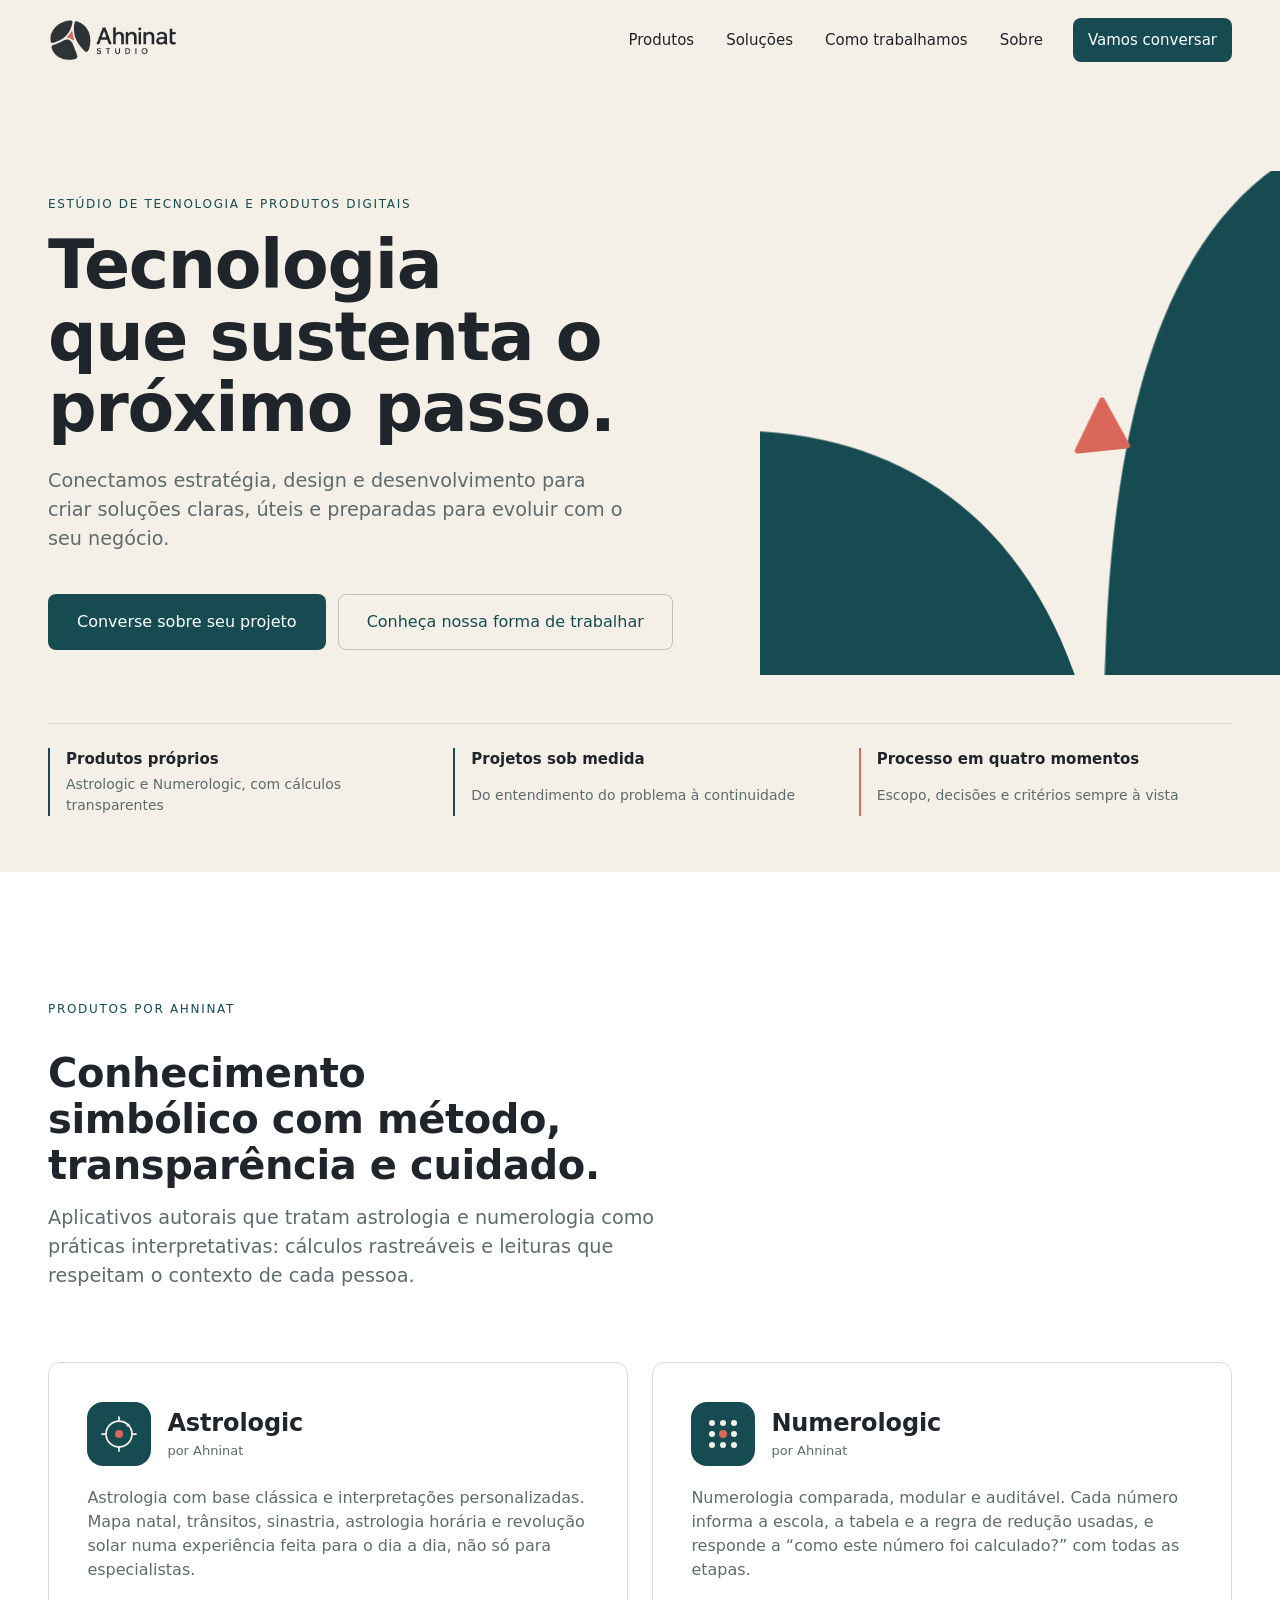
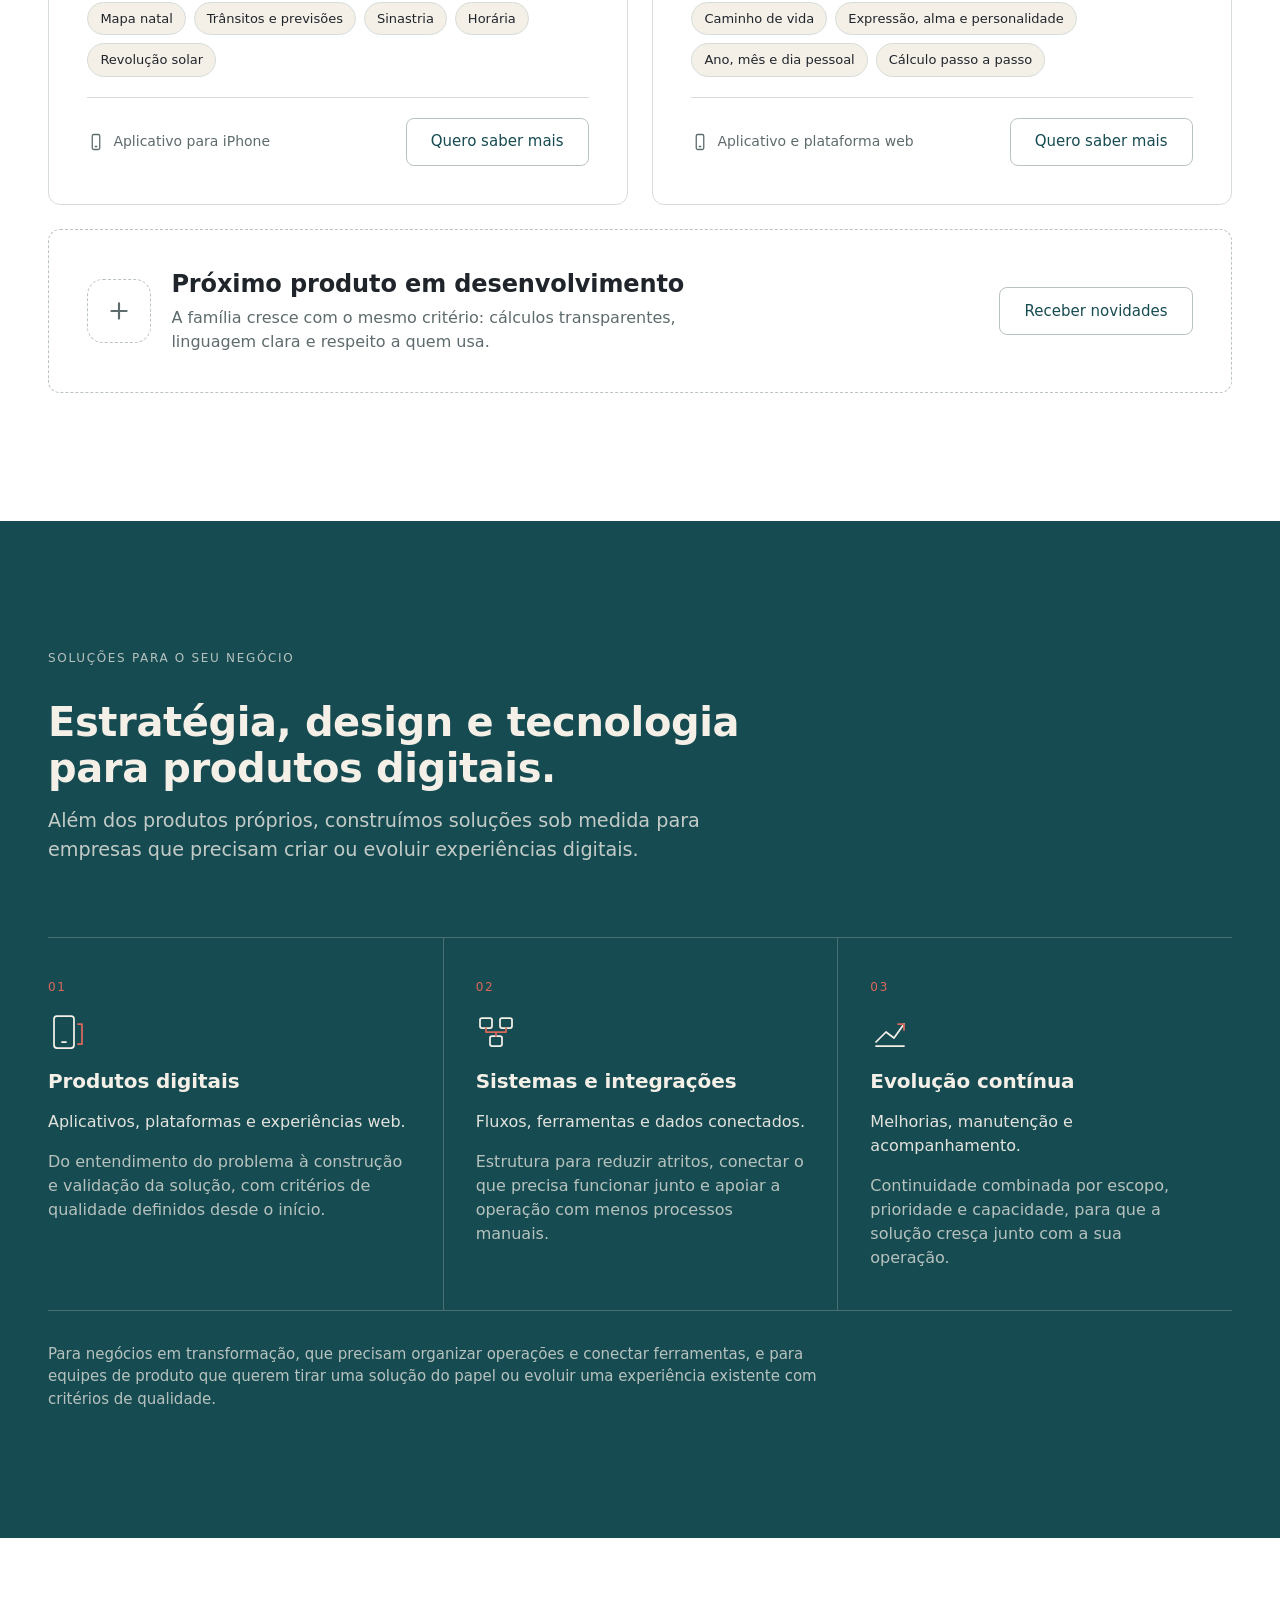
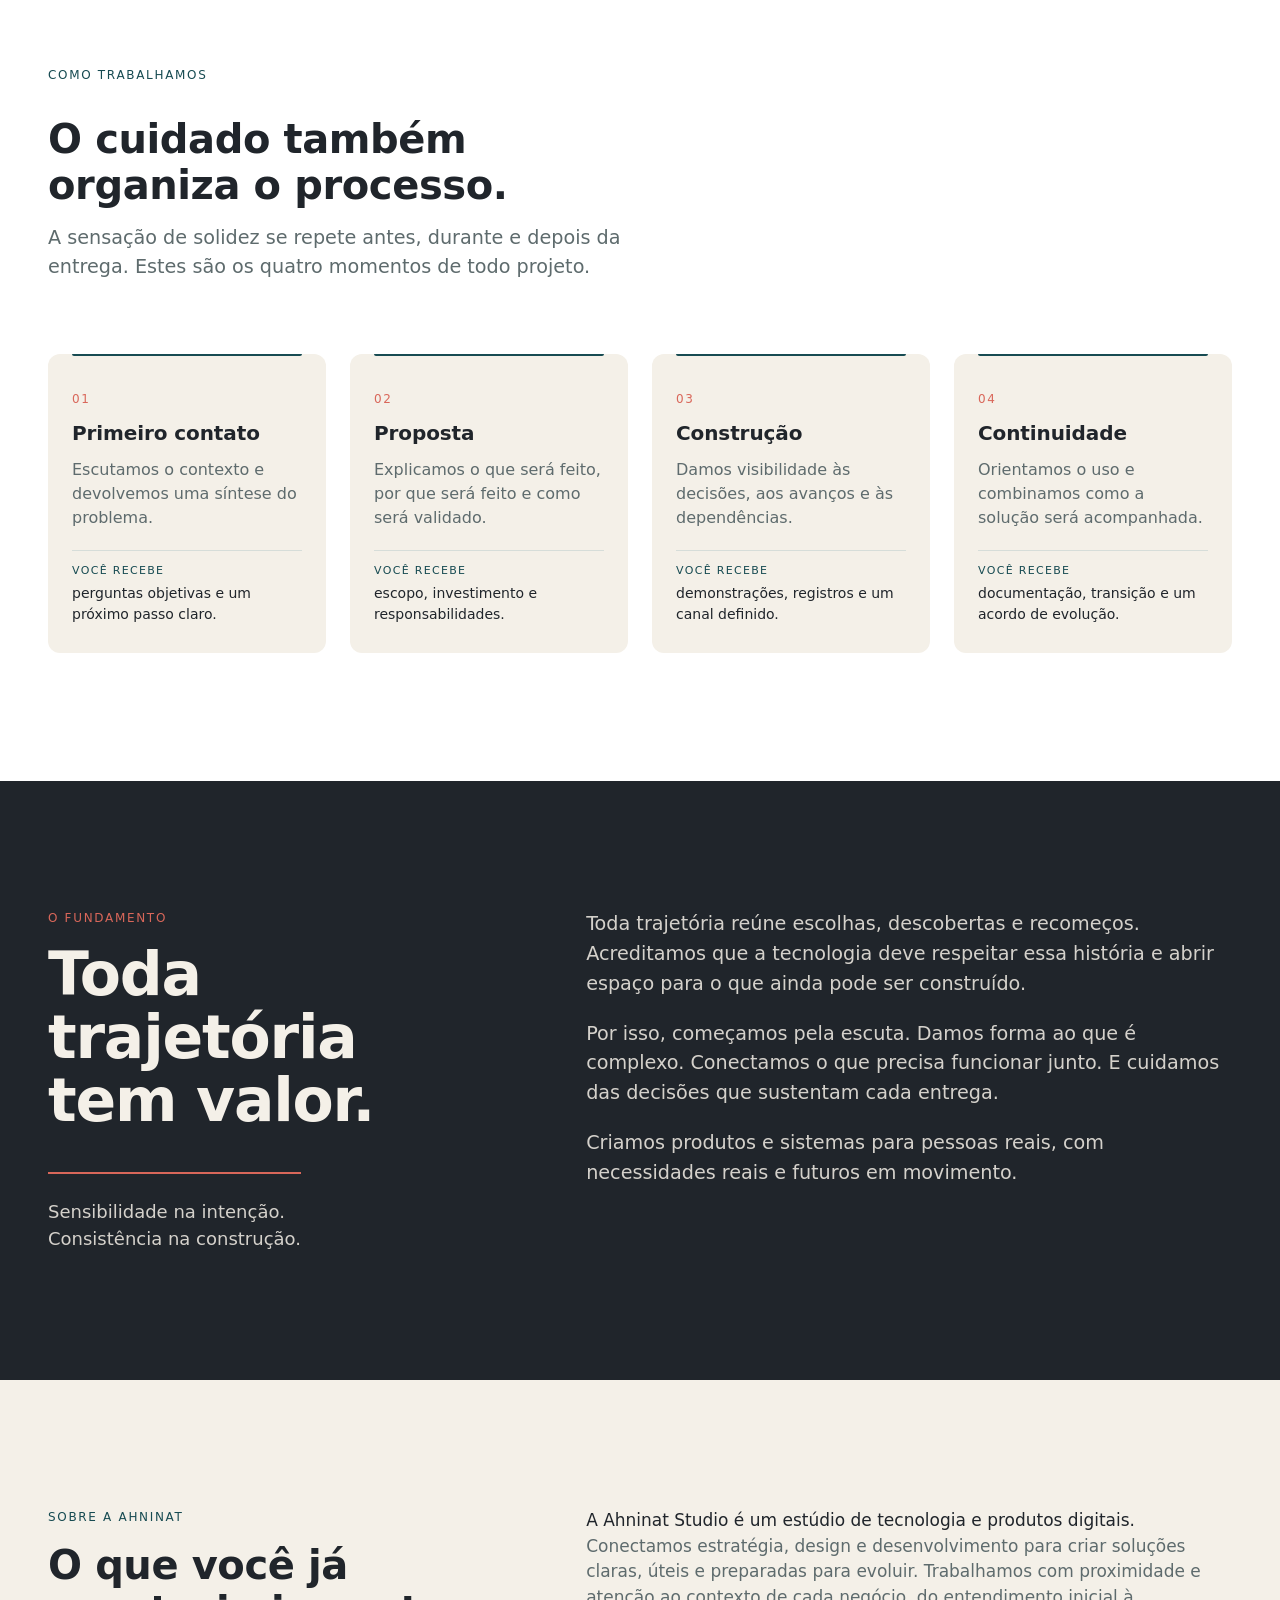
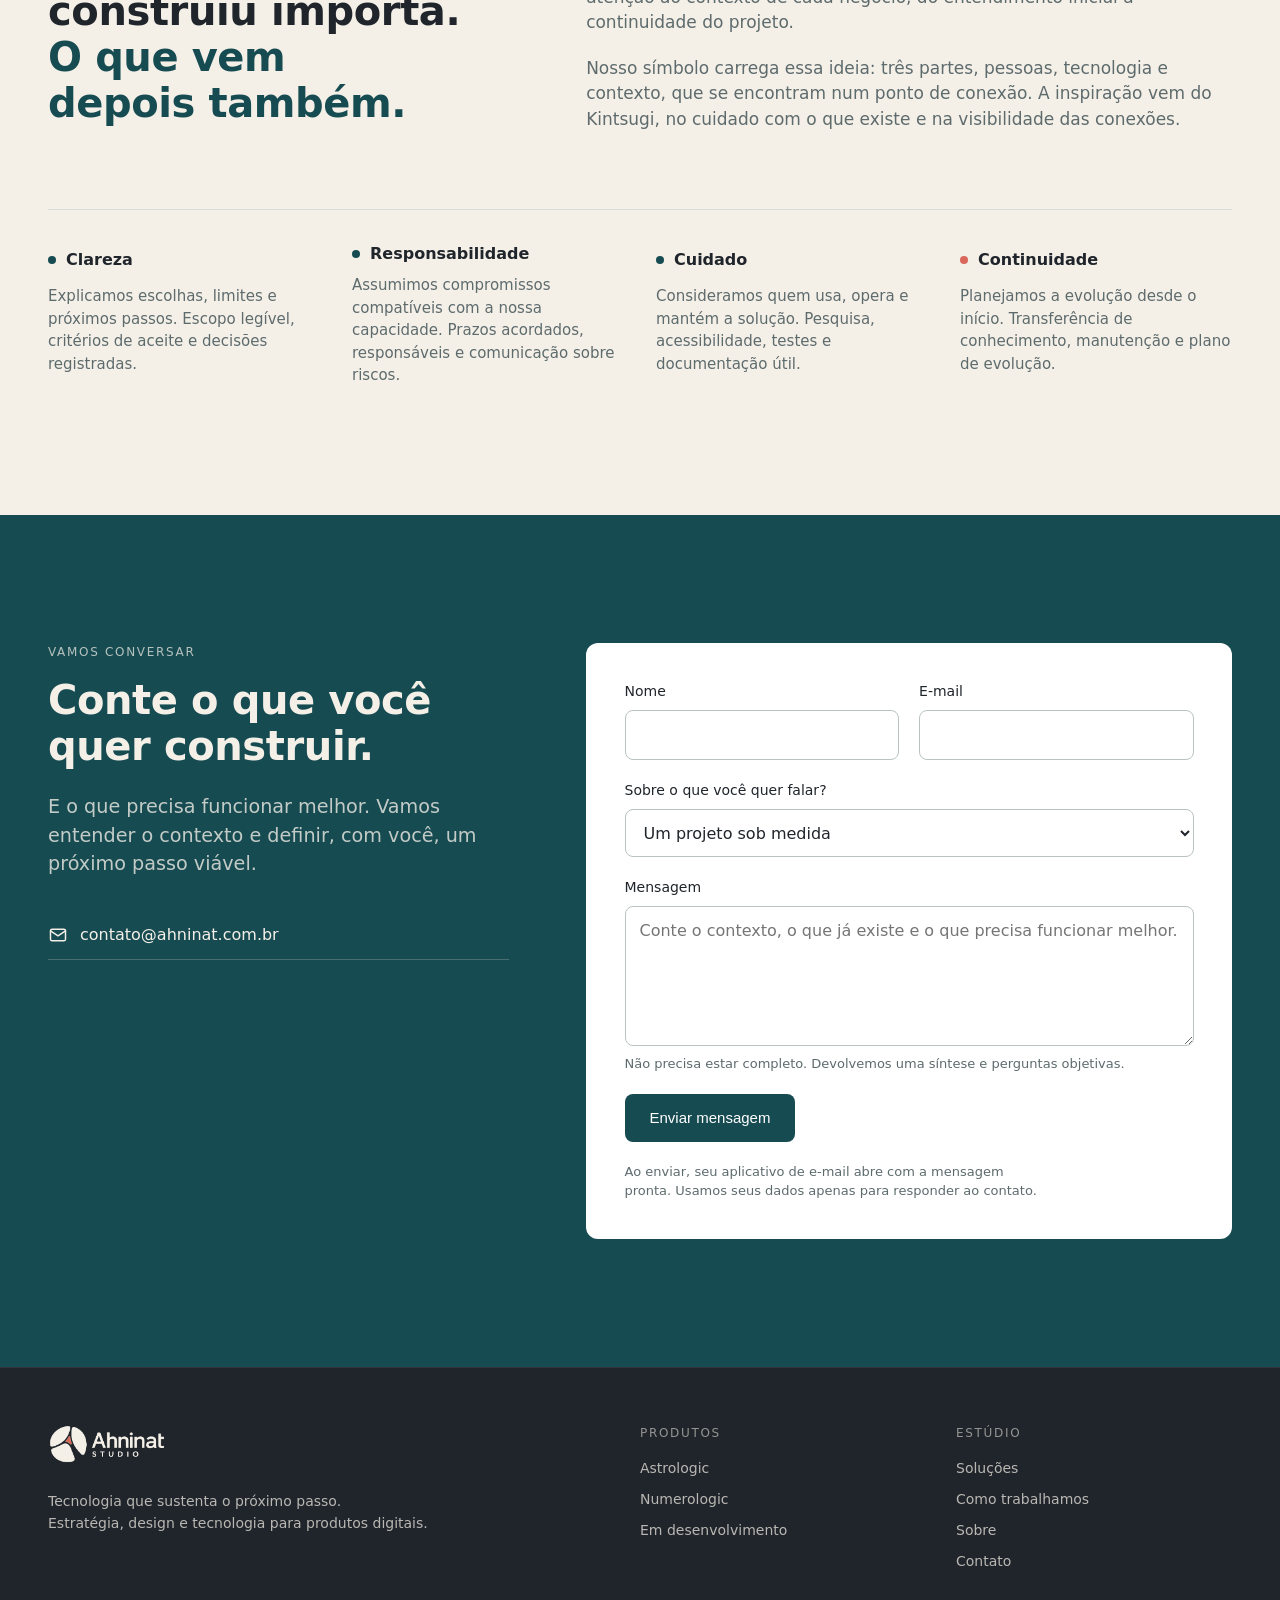
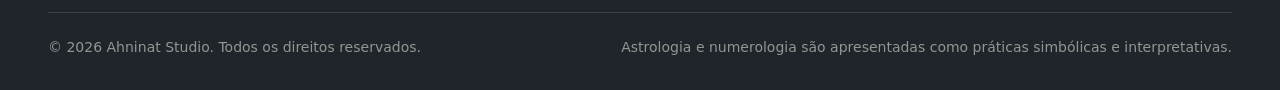
==== index.html @ 4068c8c9 "Site institucional da Ahninat Studio Página única em HTML, CSS e JavaScript, seguindo o Manual de Ma" ====
<!DOCTYPE html>
<html lang="pt-BR">
<head>
  <meta charset="utf-8">
  <meta name="viewport" content="width=device-width, initial-scale=1, viewport-fit=cover">
  <title>Ahninat Studio | Tecnologia que sustenta o próximo passo</title>
  <meta name="description" content="Ahninat Studio é um estúdio de tecnologia e produtos digitais. Estratégia, design e desenvolvimento para produtos, sistemas e integrações, com processo claro e preparado para a continuidade. Criadores do Astrologic e do Numerologic.">
  <meta name="theme-color" content="#174B52">
  <link rel="canonical" href="https://bessaq.github.io/ahninat-studio/">

  <meta property="og:type" content="website">
  <meta property="og:locale" content="pt_BR">
  <meta property="og:site_name" content="Ahninat Studio">
  <meta property="og:title" content="Ahninat Studio | Tecnologia que sustenta o próximo passo">
  <meta property="og:description" content="Estúdio de tecnologia e produtos digitais. Estratégia, design e desenvolvimento, do entendimento inicial à continuidade do projeto.">
  <meta property="og:url" content="https://bessaq.github.io/ahninat-studio/">
  <meta property="og:image" content="https://bessaq.github.io/ahninat-studio/assets/og.png">
  <meta property="og:image:width" content="1200">
  <meta property="og:image:height" content="630">
  <meta name="twitter:card" content="summary_large_image">
  <meta name="twitter:title" content="Ahninat Studio | Tecnologia que sustenta o próximo passo">
  <meta name="twitter:description" content="Estúdio de tecnologia e produtos digitais. Estratégia, design e desenvolvimento, do entendimento inicial à continuidade do projeto.">
  <meta name="twitter:image" content="https://bessaq.github.io/ahninat-studio/assets/og.png">

  <link rel="icon" type="image/svg+xml" href="assets/favicon.svg">
  <link rel="apple-touch-icon" href="assets/apple-touch-icon.png">
  <link rel="preconnect" href="https://rsms.me/">
  <link rel="stylesheet" href="https://rsms.me/inter/inter.css">
  <link rel="stylesheet" href="styles.css">

  <script type="application/ld+json">
  {
    "@context": "https://schema.org",
    "@type": "Organization",
    "name": "Ahninat Studio",
    "alternateName": "Ahninat",
    "url": "https://bessaq.github.io/ahninat-studio/",
    "logo": "https://bessaq.github.io/ahninat-studio/assets/icone-512.png",
    "slogan": "Tecnologia que sustenta o próximo passo.",
    "description": "Estúdio de tecnologia e produtos digitais. Estratégia, design e desenvolvimento para produtos, sistemas e integrações.",
    "areaServed": "BR",
    "knowsAbout": ["Produtos digitais", "Aplicativos", "Sistemas e integrações", "Design de produto", "Astrologia", "Numerologia"]
  }
  </script>
</head>
<body class="js">
<a class="skip-link" href="#conteudo">Ir para o conteúdo</a>

<!-- Símbolo reutilizável: três partes em currentColor, conexão em coral -->
<svg width="0" height="0" style="position:absolute" aria-hidden="true" focusable="false">
  <symbol id="simbolo-ahninat" viewBox="0 0 208 190">
    <path fill="currentColor" d="M 81.539 174.956 C 50.827 170.129 24.033 147.661 21.370 124.500 C 20.798 119.527 23.292 114.000 26.107 114.000 C 28.151 114.000 51.191 104.453 65.389 97.724 C 92.182 85.025 102.701 89.471 113.362 118.000 C 114.698 121.575 118.031 130.350 120.769 137.500 C 130.599 163.169 130.800 166.465 122.788 170.611 C 114.519 174.889 94.517 176.996 81.539 174.956 Z"/>
    <path fill="currentColor" d="M 155.415 135.601 C 126.554 105.433 114.000 78.176 114.000 45.681 C 114.000 17.400 119.236 10.240 134.663 17.424 C 157.927 28.255 173.318 46.556 180.143 71.500 C 183.323 83.123 183.345 106.719 180.187 119.387 C 174.154 143.594 167.333 148.058 155.415 135.601 Z"/>
    <path fill="currentColor" d="M 19.626 102.833 C 13.698 97.670 15.375 75.020 22.832 59.511 C 35.301 33.578 65.811 13.216 95.083 11.290 C 107.818 10.452 109.788 13.187 106.532 27.188 C 97.951 64.099 73.954 89.482 36.000 101.794 C 25.048 105.347 22.685 105.497 19.626 102.833 Z"/>
    <path fill="#D9675A" d="M 106.406 91.896 C 103.259 88.419 96.353 84.885 91.289 84.160 C 84.664 83.213 84.699 81.385 91.499 73.370 C 94.602 69.713 98.516 64.284 100.196 61.307 C 105.272 52.313 108.094 54.125 109.841 67.500 C 110.416 71.900 111.993 78.872 113.347 82.994 C 115.074 88.251 115.528 91.013 114.869 92.244 C 113.565 94.682 108.748 94.484 106.406 91.896 Z"/>
  </symbol>
</svg>

<header class="topo" id="topo">
  <div class="container topo__linha">
    <a class="marca" href="#inicio">
      <img class="marca__logo" src="assets/logo-horizontal.png" width="802" height="272" alt="Ahninat Studio" decoding="async">
    </a>

    <button class="nav-toggle" type="button" aria-expanded="false" aria-controls="nav" aria-label="Abrir menu">
      <svg class="abrir" viewBox="0 0 24 24" fill="none" stroke="currentColor" stroke-width="2" stroke-linecap="round" aria-hidden="true"><path d="M4 7h16M4 12h16M4 17h16"/></svg>
      <svg class="fechar" viewBox="0 0 24 24" fill="none" stroke="currentColor" stroke-width="2" stroke-linecap="round" aria-hidden="true"><path d="M6 6l12 12M18 6L6 18"/></svg>
    </button>

    <nav class="nav" id="nav" aria-label="Principal">
      <a href="#produtos">Produtos</a>
      <a href="#solucoes">Soluções</a>
      <a href="#processo">Como trabalhamos</a>
      <a href="#sobre">Sobre</a>
      <a class="botao botao--primario" href="#contato">Vamos conversar</a>
    </nav>
  </div>
</header>

<main id="conteudo">

  <!-- HERO -->
  <section class="hero" id="inicio" aria-labelledby="titulo-hero">
    <div class="container hero__grid">
      <div class="hero__texto">
        <p class="eyebrow">Estúdio de tecnologia e produtos digitais</p>
        <h1 class="display" id="titulo-hero">Tecnologia que sustenta o próximo passo.</h1>
        <p class="lead">Conectamos estratégia, design e desenvolvimento para criar soluções claras, úteis e preparadas para evoluir com o seu negócio.</p>
        <div class="hero__acoes">
          <a class="botao botao--primario botao--grande" href="#contato">Converse sobre seu projeto</a>
          <a class="botao botao--secundario botao--grande" href="#processo">Conheça nossa forma de trabalhar</a>
        </div>
      </div>

      <!-- Sistema gráfico do manual: campos que se encontram e a conexão em coral -->
      <div class="hero__arte" aria-hidden="true">
        <svg class="campos" viewBox="0 0 640 620" preserveAspectRatio="xMaxYMax slice">
          <path class="campo campo--a" fill="#174B52" d="M-60 660 V 320 C 150 310 330 410 400 660 Z"/>
          <path class="campo campo--b" fill="#174B52" d="M700 -40 C 500 40 426 300 424 660 H 700 Z"/>
          <path class="conexao" fill="#D9675A" stroke="#D9675A" stroke-width="7" stroke-linejoin="round" d="M 391 344 L 452 338 L 421 282 Z"/>
        </svg>
      </div>
    </div>

    <div class="container">
      <ul class="faixa" aria-label="O que a Ahninat oferece">
        <li><strong>Produtos próprios</strong><span>Astrologic e Numerologic, com cálculos transparentes</span></li>
        <li><strong>Projetos sob medida</strong><span>Do entendimento do problema à continuidade</span></li>
        <li><strong>Processo em quatro momentos</strong><span>Escopo, decisões e critérios sempre à vista</span></li>
      </ul>
    </div>
  </section>

  <!-- PRODUTOS -->
  <section class="secao secao--branco" id="produtos" aria-labelledby="titulo-produtos">
    <div class="container">
      <div class="cabecalho-secao" data-revelar>
        <p class="eyebrow">Produtos por Ahninat</p>
        <h2 class="titulo-secao" id="titulo-produtos">Conhecimento simbólico com método, transparência e cuidado.</h2>
        <p class="lead">Aplicativos autorais que tratam astrologia e numerologia como práticas interpretativas: cálculos rastreáveis e leituras que respeitam o contexto de cada pessoa.</p>
      </div>

      <div class="produtos">
        <article class="produto" data-revelar>
          <div class="produto__marca">
            <div class="produto__tile">
              <svg viewBox="0 0 40 40" fill="none" stroke="#F4F0E8" stroke-width="1.75" stroke-linecap="round" stroke-linejoin="round" aria-hidden="true">
                <circle cx="20" cy="20" r="13"/><circle cx="20" cy="20" r="4" fill="#D9675A" stroke="none"/>
                <path d="M20 3v4M20 33v4M3 20h4M33 20h4"/><circle cx="29" cy="11" r="1.6" fill="#F4F0E8" stroke="none"/>
              </svg>
            </div>
            <div class="produto__nome">
              <h3 class="titulo-card">Astrologic</h3>
              <span class="produto__endosso">por Ahninat</span>
            </div>
          </div>
          <p class="produto__descricao">Astrologia com base clássica e interpretações personalizadas. Mapa natal, trânsitos, sinastria, astrologia horária e revolução solar numa experiência feita para o dia a dia, não só para especialistas.</p>
          <ul class="chips" aria-label="Recursos do Astrologic">
            <li>Mapa natal</li>
            <li>Trânsitos e previsões</li>
            <li>Sinastria</li>
            <li>Horária</li>
            <li>Revolução solar</li>
          </ul>
          <div class="produto__rodape">
            <span class="plataforma">
              <svg viewBox="0 0 24 24" fill="none" stroke="currentColor" stroke-width="1.75" stroke-linecap="round" stroke-linejoin="round" aria-hidden="true"><rect x="7" y="2" width="10" height="20" rx="2"/><path d="M11 18h2"/></svg>
              Aplicativo para iPhone
            </span>
            <a class="botao botao--secundario" href="#contato" data-produto="Astrologic">Quero saber mais</a>
          </div>
        </article>

        <article class="produto" data-revelar>
          <div class="produto__marca">
            <div class="produto__tile">
              <svg viewBox="0 0 40 40" aria-hidden="true">
                <g fill="#F4F0E8">
                  <circle cx="9" cy="9" r="3"/><circle cx="20" cy="9" r="3"/><circle cx="31" cy="9" r="3"/>
                  <circle cx="9" cy="20" r="3"/><circle cx="31" cy="20" r="3"/>
                  <circle cx="9" cy="31" r="3"/><circle cx="20" cy="31" r="3"/><circle cx="31" cy="31" r="3"/>
                </g>
                <circle cx="20" cy="20" r="4" fill="#D9675A"/>
              </svg>
            </div>
            <div class="produto__nome">
              <h3 class="titulo-card">Numerologic</h3>
              <span class="produto__endosso">por Ahninat</span>
            </div>
          </div>
          <p class="produto__descricao">Numerologia comparada, modular e auditável. Cada número informa a escola, a tabela e a regra de redução usadas, e responde a “como este número foi calculado?” com todas as etapas.</p>
          <ul class="chips" aria-label="Recursos do Numerologic">
            <li>Caminho de vida</li>
            <li>Expressão, alma e personalidade</li>
            <li>Ano, mês e dia pessoal</li>
            <li>Cálculo passo a passo</li>
          </ul>
          <div class="produto__rodape">
            <span class="plataforma">
              <svg viewBox="0 0 24 24" fill="none" stroke="currentColor" stroke-width="1.75" stroke-linecap="round" stroke-linejoin="round" aria-hidden="true"><rect x="7" y="2" width="10" height="20" rx="2"/><path d="M11 18h2"/></svg>
              Aplicativo e plataforma web
            </span>
            <a class="botao botao--secundario" href="#contato" data-produto="Numerologic">Quero saber mais</a>
          </div>
        </article>

        <article class="produto produto--proximo" data-revelar>
          <div class="produto__tile produto__tile--vazio">
            <svg viewBox="0 0 24 24" fill="none" stroke="currentColor" stroke-width="2" stroke-linecap="round" aria-hidden="true"><path d="M12 5v14M5 12h14"/></svg>
          </div>
          <div class="produto__nome">
            <h3 class="titulo-card">Próximo produto em desenvolvimento</h3>
            <p class="produto__descricao">A família cresce com o mesmo critério: cálculos transparentes, linguagem clara e respeito a quem usa.</p>
          </div>
          <a class="botao botao--secundario" href="#contato" data-produto="Parceria">Receber novidades</a>
        </article>
      </div>
    </div>
  </section>

  <!-- SOLUÇÕES -->
  <section class="secao secao--petroleo" id="solucoes" aria-labelledby="titulo-solucoes">
    <div class="container">
      <div class="cabecalho-secao" data-revelar>
        <p class="eyebrow eyebrow--claro">Soluções para o seu negócio</p>
        <h2 class="titulo-secao" id="titulo-solucoes">Estratégia, design e tecnologia para produtos digitais.</h2>
        <p class="lead">Além dos produtos próprios, construímos soluções sob medida para empresas que precisam criar ou evoluir experiências digitais.</p>
      </div>

      <div class="solucoes">
        <article class="solucao" data-revelar>
          <span class="solucao__numero">01</span>
          <div class="solucao__icone">
            <svg viewBox="0 0 40 40" aria-hidden="true"><rect x="6" y="4" width="20" height="32" rx="3"/><path d="M14 30h4"/><path class="acento" d="M30 12h4v20h-4"/></svg>
          </div>
          <h3 class="titulo-card">Produtos digitais</h3>
          <p class="solucao__resumo">Aplicativos, plataformas e experiências web.</p>
          <p class="solucao__texto">Do entendimento do problema à construção e validação da solução, com critérios de qualidade definidos desde o início.</p>
        </article>
        <article class="solucao" data-revelar>
          <span class="solucao__numero">02</span>
          <div class="solucao__icone">
            <svg viewBox="0 0 40 40" aria-hidden="true"><rect x="4" y="6" width="12" height="10" rx="2"/><rect x="24" y="6" width="12" height="10" rx="2"/><rect x="14" y="24" width="12" height="10" rx="2"/><path class="acento" d="M10 16v4h20v-4M20 20v4"/></svg>
          </div>
          <h3 class="titulo-card">Sistemas e integrações</h3>
          <p class="solucao__resumo">Fluxos, ferramentas e dados conectados.</p>
          <p class="solucao__texto">Estrutura para reduzir atritos, conectar o que precisa funcionar junto e apoiar a operação com menos processos manuais.</p>
        </article>
        <article class="solucao" data-revelar>
          <span class="solucao__numero">03</span>
          <div class="solucao__icone">
            <svg viewBox="0 0 40 40" aria-hidden="true"><path d="M6 30 L16 20 L24 26 L34 12"/><path class="acento" d="M28 12h6v6"/><path d="M6 34h28"/></svg>
          </div>
          <h3 class="titulo-card">Evolução contínua</h3>
          <p class="solucao__resumo">Melhorias, manutenção e acompanhamento.</p>
          <p class="solucao__texto">Continuidade combinada por escopo, prioridade e capacidade, para que a solução cresça junto com a sua operação.</p>
        </article>
      </div>

      <p class="solucoes__nota" data-revelar>Para negócios em transformação, que precisam organizar operações e conectar ferramentas, e para equipes de produto que querem tirar uma solução do papel ou evoluir uma experiência existente com critérios de qualidade.</p>
    </div>
  </section>

  <!-- PROCESSO -->
  <section class="secao secao--branco" id="processo" aria-labelledby="titulo-processo">
    <div class="container">
      <div class="cabecalho-secao" data-revelar>
        <p class="eyebrow">Como trabalhamos</p>
        <h2 class="titulo-secao" id="titulo-processo">O cuidado também organiza o processo.</h2>
        <p class="lead">A sensação de solidez se repete antes, durante e depois da entrega. Estes são os quatro momentos de todo projeto.</p>
      </div>

      <ol class="processo">
        <li class="etapa" data-revelar>
          <span class="etapa__numero" aria-hidden="true">01</span>
          <h3 class="titulo-card">Primeiro contato</h3>
          <p class="etapa__texto">Escutamos o contexto e devolvemos uma síntese do problema.</p>
          <p class="etapa__entrega"><span>Você recebe</span>perguntas objetivas e um próximo passo claro.</p>
        </li>
        <li class="etapa" data-revelar>
          <span class="etapa__numero" aria-hidden="true">02</span>
          <h3 class="titulo-card">Proposta</h3>
          <p class="etapa__texto">Explicamos o que será feito, por que será feito e como será validado.</p>
          <p class="etapa__entrega"><span>Você recebe</span>escopo, investimento e responsabilidades.</p>
        </li>
        <li class="etapa" data-revelar>
          <span class="etapa__numero" aria-hidden="true">03</span>
          <h3 class="titulo-card">Construção</h3>
          <p class="etapa__texto">Damos visibilidade às decisões, aos avanços e às dependências.</p>
          <p class="etapa__entrega"><span>Você recebe</span>demonstrações, registros e um canal definido.</p>
        </li>
        <li class="etapa" data-revelar>
          <span class="etapa__numero" aria-hidden="true">04</span>
          <h3 class="titulo-card">Continuidade</h3>
          <p class="etapa__texto">Orientamos o uso e combinamos como a solução será acompanhada.</p>
          <p class="etapa__entrega"><span>Você recebe</span>documentação, transição e um acordo de evolução.</p>
        </li>
      </ol>
    </div>
  </section>

  <!-- MANIFESTO -->
  <section class="manifesto" id="manifesto" aria-labelledby="titulo-manifesto">
    <div class="container manifesto__grid">
      <div data-revelar>
        <p class="eyebrow eyebrow--coral">O fundamento</p>
        <h2 class="manifesto__titulo" id="titulo-manifesto">Toda trajetória tem valor.</h2>
        <p class="manifesto__assinatura">Sensibilidade na intenção.<br>Consistência na construção.</p>
      </div>
      <div class="manifesto__texto" data-revelar>
        <p>Toda trajetória reúne escolhas, descobertas e recomeços. Acreditamos que a tecnologia deve respeitar essa história e abrir espaço para o que ainda pode ser construído.</p>
        <p>Por isso, começamos pela escuta. Damos forma ao que é complexo. Conectamos o que precisa funcionar junto. E cuidamos das decisões que sustentam cada entrega.</p>
        <p>Criamos produtos e sistemas para pessoas reais, com necessidades reais e futuros em movimento.</p>
      </div>
    </div>
  </section>

  <!-- SOBRE -->
  <section class="secao" id="sobre" aria-labelledby="titulo-sobre">
    <div class="container">
      <div class="sobre">
        <div data-revelar>
          <p class="eyebrow">Sobre a Ahninat</p>
          <h2 class="titulo-secao" id="titulo-sobre">O que você já construiu importa. <em>O que vem depois também.</em></h2>
        </div>
        <div class="sobre__texto" data-revelar>
          <p><strong>A Ahninat Studio é um estúdio de tecnologia e produtos digitais.</strong> Conectamos estratégia, design e desenvolvimento para criar soluções claras, úteis e preparadas para evoluir. Trabalhamos com proximidade e atenção ao contexto de cada negócio, do entendimento inicial à continuidade do projeto.</p>
          <p>Nosso símbolo carrega essa ideia: três partes, pessoas, tecnologia e contexto, que se encontram num ponto de conexão. A inspiração vem do Kintsugi, no cuidado com o que existe e na visibilidade das conexões.</p>
        </div>
      </div>

      <div class="principios" data-revelar>
        <div class="principio">
          <h3>Clareza</h3>
          <p>Explicamos escolhas, limites e próximos passos. Escopo legível, critérios de aceite e decisões registradas.</p>
        </div>
        <div class="principio">
          <h3>Responsabilidade</h3>
          <p>Assumimos compromissos compatíveis com a nossa capacidade. Prazos acordados, responsáveis e comunicação sobre riscos.</p>
        </div>
        <div class="principio">
          <h3>Cuidado</h3>
          <p>Consideramos quem usa, opera e mantém a solução. Pesquisa, acessibilidade, testes e documentação útil.</p>
        </div>
        <div class="principio">
          <h3>Continuidade</h3>
          <p>Planejamos a evolução desde o início. Transferência de conhecimento, manutenção e plano de evolução.</p>
        </div>
      </div>
    </div>
  </section>

  <!-- CONTATO -->
  <section class="secao secao--petroleo" id="contato" aria-labelledby="titulo-contato">
    <div class="container contato">
      <div data-revelar>
        <p class="eyebrow eyebrow--claro">Vamos conversar</p>
        <h2 class="titulo-secao" id="titulo-contato">Conte o que você quer construir.</h2>
        <p class="lead">E o que precisa funcionar melhor. Vamos entender o contexto e definir, com você, um próximo passo viável.</p>
        <div class="contato__canais">
          <a class="canal" href="#" data-email>
            <svg viewBox="0 0 24 24" aria-hidden="true"><rect x="3" y="5" width="18" height="14" rx="2"/><path d="m3 7 9 6 9-6"/></svg>
            <span data-email-texto></span>
          </a>
          <a class="canal" href="#" target="_blank" rel="noopener" data-instagram>
            <svg viewBox="0 0 24 24" aria-hidden="true"><rect x="3" y="3" width="18" height="18" rx="5"/><circle cx="12" cy="12" r="4"/><circle cx="17.5" cy="6.5" r="0.8" fill="currentColor"/></svg>
            <span>Instagram</span>
          </a>
          <a class="canal" href="#" target="_blank" rel="noopener" data-linkedin>
            <svg viewBox="0 0 24 24" aria-hidden="true"><rect x="3" y="3" width="18" height="18" rx="3"/><path d="M8 10v7M8 7v.01M12 17v-4a2 2 0 0 1 4 0v4M12 10v7"/></svg>
            <span>LinkedIn</span>
          </a>
        </div>
      </div>

      <form class="formulario" id="form-contato" novalidate data-revelar>
        <div class="formulario__linha">
          <div class="campo">
            <label for="nome">Nome</label>
            <input id="nome" name="nome" type="text" autocomplete="name" required>
          </div>
          <div class="campo">
            <label for="email">E-mail</label>
            <input id="email" name="email" type="email" autocomplete="email" required>
          </div>
        </div>
        <div class="campo">
          <label for="assunto">Sobre o que você quer falar?</label>
          <select id="assunto" name="assunto">
            <option value="Projeto sob medida">Um projeto sob medida</option>
            <option value="Astrologic">O Astrologic</option>
            <option value="Numerologic">O Numerologic</option>
            <option value="Parceria">Parceria ou outro assunto</option>
          </select>
        </div>
        <div class="campo">
          <label for="mensagem">Mensagem</label>
          <textarea id="mensagem" name="mensagem" required placeholder="Conte o contexto, o que já existe e o que precisa funcionar melhor."></textarea>
          <span class="campo__ajuda">Não precisa estar completo. Devolvemos uma síntese e perguntas objetivas.</span>
        </div>
        <div class="formulario__rodape">
          <button class="botao botao--primario" type="submit">Enviar mensagem</button>
          <p class="formulario__status" id="form-status" role="status" aria-live="polite"></p>
        </div>
        <p class="formulario__aviso">Ao enviar, seu aplicativo de e-mail abre com a mensagem pronta. Usamos seus dados apenas para responder ao contato.</p>
      </form>
    </div>
  </section>

</main>

<footer class="rodape">
  <div class="container">
    <div class="rodape__grid">
      <div>
        <a class="marca" href="#inicio">
          <img class="marca__logo" src="assets/logo-horizontal-marfim.png" width="802" height="272" alt="Ahninat Studio" loading="lazy" decoding="async">
        </a>
        <p class="rodape__assinatura">Tecnologia que sustenta o próximo passo.<br>Estratégia, design e tecnologia para produtos digitais.</p>
      </div>
      <div>
        <h4>Produtos</h4>
        <ul>
          <li><a href="#produtos">Astrologic</a></li>
          <li><a href="#produtos">Numerologic</a></li>
          <li><a href="#produtos">Em desenvolvimento</a></li>
        </ul>
      </div>
      <div>
        <h4>Estúdio</h4>
        <ul>
          <li><a href="#solucoes">Soluções</a></li>
          <li><a href="#processo">Como trabalhamos</a></li>
          <li><a href="#sobre">Sobre</a></li>
          <li><a href="#contato">Contato</a></li>
        </ul>
      </div>
    </div>
    <div class="rodape__legal">
      <span>© <span id="ano">2026</span> Ahninat Studio. Todos os direitos reservados.</span>
      <span>Astrologia e numerologia são apresentadas como práticas simbólicas e interpretativas.</span>
    </div>
  </div>
</footer>

<script src="main.js"></script>
</body>
</html>
---- styles.css ----
/* Ahninat Studio: estilos.
   Tokens de marca/tokens.json e do Manual de Marca v1.0: paleta, Inter, grid de 8 px,
   cantos 8/12, transições de 180 a 280 ms, coral só como acento. */

:root {
  --petroleo: #174B52;
  --petroleo-escuro: #103A40;
  --petroleo-fundo: #123C42;
  --grafite: #20252B;
  --marfim: #F4F0E8;
  --marfim-escuro: #EAE4D8;
  --coral: #D9675A;
  --coral-acao: #A94135;
  --branco: #FFFFFF;
  --texto: #20252B;
  --texto-suave: #5E6B6D;
  --borda: #D6DDD9;
  --borda-forte: #B9C4C0;

  --fonte: "Inter", system-ui, -apple-system, "Segoe UI", Roboto, sans-serif;

  --r-controle: 8px;
  --r-card: 12px;

  --t-rapida: 180ms;
  --t-padrao: 240ms;
  --t-lenta: 280ms;
  --ease: cubic-bezier(0.2, 0, 0, 1);

  --largura: 1200px;
  --gutter: clamp(16px, 5vw, 48px);

  color-scheme: light;
}

*, *::before, *::after { box-sizing: border-box; }

html { scroll-behavior: smooth; -webkit-text-size-adjust: 100%; scroll-padding-top: 88px; }

body {
  margin: 0;
  font-family: var(--fonte);
  font-size: 1rem;
  line-height: 1.5;
  color: var(--texto);
  background: var(--marfim);
  font-feature-settings: "cv11", "ss01";
  -webkit-font-smoothing: antialiased;
}

img, svg { display: block; max-width: 100%; }
a { color: inherit; text-decoration: none; }
p { margin: 0; }
ul, ol { margin: 0; padding: 0; list-style: none; }

:focus-visible {
  outline: 2px solid var(--coral-acao);
  outline-offset: 3px;
  border-radius: 2px;
}

.skip-link {
  position: absolute; left: 16px; top: -100px;
  background: var(--petroleo); color: var(--branco);
  padding: 8px 16px; border-radius: var(--r-controle); z-index: 100;
}
.skip-link:focus { top: 16px; }

/* ---------- Tipografia ---------- */

.eyebrow {
  font-size: 0.75rem;
  font-weight: 500;
  letter-spacing: 0.14em;
  text-transform: uppercase;
  color: var(--petroleo);
  margin: 0 0 16px;
}
.eyebrow--claro { color: rgba(244, 240, 232, 0.72); }
.eyebrow--coral { color: var(--coral); }

.display {
  font-size: clamp(2.5rem, 5.6vw, 4.25rem);
  line-height: 1.05;
  font-weight: 600;
  letter-spacing: -0.02em;
  margin: 0;
  text-wrap: balance;
}
.titulo-secao {
  font-size: clamp(1.75rem, 3.4vw, 2.5rem);
  line-height: 1.15;
  font-weight: 600;
  letter-spacing: -0.01em;
  margin: 0;
  text-wrap: balance;
}
.titulo-secao em { font-style: normal; color: var(--petroleo); }
.titulo-card {
  font-size: 1.25rem;
  line-height: 1.3;
  font-weight: 600;
  margin: 0;
  letter-spacing: -0.005em;
}
.lead {
  font-size: clamp(1.0625rem, 1.5vw, 1.25rem);
  line-height: 1.5;
  color: var(--texto-suave);
  max-width: 34em;
  margin: 24px 0 0;
}

/* ---------- Estrutura ---------- */

.container {
  width: min(100% - 2 * var(--gutter), var(--largura));
  margin-inline: auto;
}

.secao { padding-block: clamp(64px, 10vw, 128px); }
.secao--petroleo { background: var(--petroleo); color: var(--marfim); }
.secao--branco { background: var(--branco); }

.cabecalho-secao {
  display: grid;
  gap: 16px;
  max-width: 44em;
  margin-bottom: clamp(40px, 6vw, 72px);
}
.cabecalho-secao .lead { margin-top: 0; }
.secao--petroleo .lead { color: rgba(244, 240, 232, 0.78); }

/* Entrada suave ao rolar (o JS acrescenta .revelado; sem JS, tudo aparece) */
@media (prefers-reduced-motion: no-preference) {
  .js [data-revelar] { opacity: 0; transform: translateY(16px); transition: opacity var(--t-lenta) var(--ease), transform var(--t-lenta) var(--ease); }
  .js [data-revelar].revelado { opacity: 1; transform: none; }
}

/* ---------- Botões ---------- */

.botao {
  display: inline-flex;
  align-items: center;
  justify-content: center;
  gap: 8px;
  min-height: 48px;
  padding: 12px 24px;
  border-radius: var(--r-controle);
  font-weight: 500;
  font-size: 0.9375rem;
  line-height: 1.4;
  border: 1px solid transparent;
  cursor: pointer;
  transition: background-color var(--t-rapida) var(--ease),
              border-color var(--t-rapida) var(--ease),
              color var(--t-rapida) var(--ease),
              transform var(--t-rapida) var(--ease);
}
.botao:active { transform: translateY(1px); }
.botao--grande { min-height: 56px; padding: 14px 28px; font-size: 1rem; }
.botao--primario { background: var(--petroleo); color: var(--branco); }
.botao--primario:hover { background: var(--petroleo-escuro); }
.botao--secundario { background: transparent; color: var(--petroleo); border-color: var(--borda-forte); }
.botao--secundario:hover { border-color: var(--petroleo); background: rgba(23, 75, 82, 0.06); }
.secao--petroleo .botao--secundario { color: var(--marfim); border-color: rgba(244, 240, 232, 0.4); }
.secao--petroleo .botao--secundario:hover { border-color: var(--marfim); background: rgba(244, 240, 232, 0.08); }

/* ---------- Cabeçalho ---------- */

.topo {
  position: sticky;
  top: 0;
  z-index: 50;
  background: rgba(244, 240, 232, 0.9);
  backdrop-filter: saturate(140%) blur(12px);
  -webkit-backdrop-filter: saturate(140%) blur(12px);
  border-bottom: 1px solid transparent;
  transition: border-color var(--t-padrao) var(--ease);
}
.topo.rolou { border-bottom-color: var(--borda); }
.topo__linha {
  display: flex;
  align-items: center;
  justify-content: space-between;
  gap: 24px;
  min-height: 80px;
}
.marca { display: inline-flex; align-items: center; }
.marca__logo { width: auto; height: 44px; }

.nav { display: flex; align-items: center; gap: 4px; }
.nav a {
  position: relative;
  padding: 10px 14px;
  border-radius: var(--r-controle);
  font-size: 0.9375rem;
  font-weight: 500;
  color: var(--texto);
  transition: background-color var(--t-rapida) var(--ease);
}
.nav a:hover { background: rgba(23, 75, 82, 0.07); }
.nav a.ativo:not(.botao) { color: var(--petroleo); }
.nav a.ativo:not(.botao)::after {
  content: ""; position: absolute; left: 14px; right: 14px; bottom: 6px;
  height: 2px; border-radius: 1px; background: var(--coral);
}
.nav .botao { margin-left: 12px; min-height: 44px; padding-block: 10px; color: var(--branco); }
.nav .botao:hover { background: var(--petroleo-escuro); }

.nav-toggle {
  display: none;
  width: 44px; height: 44px;
  border: 1px solid var(--borda-forte);
  background: transparent;
  border-radius: var(--r-controle);
  color: var(--grafite);
  cursor: pointer;
  align-items: center; justify-content: center;
}
.nav-toggle svg { width: 22px; height: 22px; }
.nav-toggle .fechar { display: none; }
.nav-toggle[aria-expanded="true"] .abrir { display: none; }
.nav-toggle[aria-expanded="true"] .fechar { display: block; }

@media (max-width: 900px) {
  .marca__logo { height: 38px; }
  .nav-toggle { display: inline-flex; }
  .nav {
    display: none;
    position: absolute;
    left: 0; right: 0; top: 100%;
    flex-direction: column;
    align-items: stretch;
    gap: 4px;
    padding: 12px var(--gutter) 20px;
    background: var(--marfim);
    border-bottom: 1px solid var(--borda);
  }
  .nav.aberta { display: flex; }
  .nav a { padding: 14px; }
  .nav a.ativo:not(.botao)::after { display: none; }
  .nav .botao { margin: 8px 0 0; }
}

/* ---------- Hero ---------- */

.hero {
  position: relative;
  overflow: hidden;
  padding-block: clamp(40px, 7vw, 96px) clamp(32px, 5vw, 56px);
}
.hero__grid {
  display: grid;
  grid-template-columns: minmax(0, 7fr) minmax(0, 5fr);
  align-items: center;
  gap: clamp(24px, 4vw, 64px);
  min-height: clamp(420px, 56vh, 620px);
}
.hero__texto { max-width: 40rem; }
.hero__texto .lead { max-width: 30em; }
.hero__acoes {
  display: flex;
  flex-wrap: wrap;
  gap: 12px;
  margin-top: 40px;
}

/* A arte do hero: dois campos de petróleo que se encontram e a conexão em coral (manual, p. 17 e 19) */
.hero__arte {
  position: relative;
  align-self: stretch;
  min-height: 360px;
  /* a arte encosta na borda direita da página, como no manual */
  margin-right: calc(-1 * var(--gutter));
}
@media (min-width: 1300px) {
  .hero__arte { margin-right: calc(-1 * (100vw - var(--largura)) / 2); }
}
.hero__arte .campos {
  position: absolute;
  inset: 0;
  width: 100%;
  height: 100%;
}
.campo { transform-box: fill-box; transform-origin: center; }
@media (prefers-reduced-motion: no-preference) {
  .campo--a { animation: subir 720ms var(--ease) both; }
  .campo--b { animation: chegar 720ms var(--ease) both; animation-delay: 80ms; }
  .conexao { transform-box: fill-box; transform-origin: center; animation: conectar 420ms var(--ease) both; animation-delay: 640ms; }
}
@keyframes subir { from { transform: translateY(60px); opacity: 0; } to { transform: none; opacity: 1; } }
@keyframes chegar { from { transform: translateX(80px); opacity: 0; } to { transform: none; opacity: 1; } }
@keyframes conectar { from { transform: scale(0.6); opacity: 0; } to { transform: scale(1); opacity: 1; } }

/* Faixa de síntese sob o hero */
.faixa {
  display: grid;
  grid-template-columns: repeat(3, 1fr);
  gap: 24px 32px;
  margin-top: clamp(24px, 4vw, 48px);
  padding-top: 24px;
  border-top: 1px solid var(--borda);
}
.faixa li { display: grid; gap: 4px; padding-left: 16px; border-left: 2px solid var(--petroleo); }
.faixa li:last-child { border-left-color: var(--coral); }
.faixa strong { font-weight: 600; font-size: 0.9375rem; }
.faixa span { font-size: 0.875rem; color: var(--texto-suave); }

@media (max-width: 900px) {
  .hero__grid { grid-template-columns: 1fr; min-height: 0; }
  .hero__arte { min-height: 260px; margin-inline: calc(-1 * var(--gutter)); }
  .hero__texto .display { font-size: clamp(2.25rem, 9vw, 3rem); }
  .faixa { grid-template-columns: 1fr; gap: 16px; }
}

/* ---------- Produtos ---------- */

.produtos {
  display: grid;
  grid-template-columns: repeat(2, 1fr);
  gap: 24px;
}
.produto {
  background: var(--branco);
  border: 1px solid var(--borda);
  border-radius: var(--r-card);
  padding: clamp(24px, 3vw, 40px);
  display: grid;
  grid-template-rows: auto auto 1fr auto;
  gap: 20px;
  transition: border-color var(--t-padrao) var(--ease), box-shadow var(--t-padrao) var(--ease);
}
.produto:hover { border-color: var(--petroleo); box-shadow: 0 12px 32px -20px rgba(23, 75, 82, 0.35); }

.produto__marca { display: flex; align-items: center; gap: 16px; }
.produto__tile {
  width: 64px; height: 64px;
  border-radius: 16px;
  background: var(--petroleo);
  display: grid; place-items: center;
  flex-shrink: 0;
}
.produto__tile svg { width: 40px; height: 40px; }
.produto__tile--vazio { background: transparent; border: 1px dashed var(--borda-forte); }
.produto__tile--vazio svg { width: 26px; height: 26px; color: var(--texto-suave); }
.produto__nome { display: grid; gap: 2px; }
.produto__nome .titulo-card { font-size: 1.5rem; }
.produto__endosso { font-size: 0.8125rem; color: var(--texto-suave); }
.produto__descricao { color: var(--texto-suave); max-width: 36em; }

.chips { display: flex; flex-wrap: wrap; gap: 8px; }
.chips li {
  font-size: 0.8125rem;
  font-weight: 500;
  padding: 6px 12px;
  border-radius: 999px;
  background: var(--marfim);
  border: 1px solid var(--borda);
  color: var(--grafite);
}

.produto__rodape {
  display: flex;
  align-items: center;
  justify-content: space-between;
  flex-wrap: wrap;
  gap: 12px;
  padding-top: 20px;
  border-top: 1px solid var(--borda);
}
.plataforma {
  display: inline-flex; align-items: center; gap: 8px;
  font-size: 0.875rem; color: var(--texto-suave); font-weight: 500;
}
.plataforma svg { width: 18px; height: 18px; }

.produto--proximo {
  grid-column: 1 / -1;
  grid-template-rows: none;
  grid-template-columns: auto 1fr auto;
  align-items: center;
  background: transparent;
  border-style: dashed;
  border-color: var(--borda-forte);
}
.produto--proximo:hover { border-color: var(--borda-forte); box-shadow: none; }
.produto--proximo .produto__nome { gap: 6px; }

@media (max-width: 900px) {
  .produtos { grid-template-columns: 1fr; }
  .produto--proximo { grid-template-columns: auto 1fr; }
  .produto--proximo .botao { grid-column: 1 / -1; }
}
@media (max-width: 560px) {
  .produto--proximo { grid-template-columns: 1fr; }
}

/* ---------- Soluções ---------- */

.solucoes {
  display: grid;
  grid-template-columns: repeat(3, 1fr);
  border-top: 1px solid rgba(244, 240, 232, 0.22);
}
.solucao {
  position: relative;
  padding: 40px 32px 40px 0;
  border-bottom: 1px solid rgba(244, 240, 232, 0.22);
  display: grid;
  gap: 16px;
  align-content: start;
}
.solucao + .solucao { padding-left: 32px; border-left: 1px solid rgba(244, 240, 232, 0.22); }
.solucao__numero {
  font-size: 0.75rem; font-weight: 500; letter-spacing: 0.14em;
  color: var(--coral); font-variant-numeric: tabular-nums;
}
.solucao__icone { width: 40px; height: 40px; color: var(--marfim); }
.solucao__icone svg { width: 40px; height: 40px; stroke: currentColor; fill: none; stroke-width: 1.75; stroke-linecap: round; stroke-linejoin: round; }
.solucao__icone .acento { stroke: var(--coral); }
.solucao .titulo-card { color: var(--marfim); }
.solucao__resumo { font-weight: 500; color: rgba(244, 240, 232, 0.92); }
.solucao__texto { color: rgba(244, 240, 232, 0.72); }
.solucoes__nota { margin-top: 32px; max-width: 52em; color: rgba(244, 240, 232, 0.72); font-size: 0.9375rem; }

@media (max-width: 900px) {
  .solucoes { grid-template-columns: 1fr; }
  .solucao { padding: 32px 0; }
  .solucao + .solucao { padding-left: 0; border-left: 0; }
}

/* ---------- Processo ---------- */

.processo {
  display: grid;
  grid-template-columns: repeat(4, 1fr);
  gap: 24px;
}
.etapa {
  position: relative;
  padding: 28px 24px;
  background: var(--marfim);
  border-radius: var(--r-card);
  display: grid;
  gap: 12px;
  align-content: start;
}
.etapa::before {
  content: ""; position: absolute; left: 24px; right: 24px; top: 0;
  height: 2px; background: var(--petroleo); border-radius: 0 0 2px 2px;
}
.etapa__numero {
  font-size: 0.75rem; font-weight: 500; letter-spacing: 0.14em;
  color: var(--coral); font-variant-numeric: tabular-nums;
  padding-top: 8px;
}
.etapa__texto { color: var(--texto-suave); }
.etapa__entrega {
  margin-top: 8px;
  padding-top: 12px;
  border-top: 1px solid var(--borda);
  font-size: 0.875rem;
  color: var(--grafite);
}
.etapa__entrega span { display: block; font-size: 0.6875rem; letter-spacing: 0.12em; text-transform: uppercase; color: var(--petroleo); margin-bottom: 4px; font-weight: 500; }

@media (max-width: 1000px) { .processo { grid-template-columns: repeat(2, 1fr); } }
@media (max-width: 560px) { .processo { grid-template-columns: 1fr; } }

/* ---------- Manifesto ---------- */

.manifesto {
  background: var(--grafite);
  color: var(--marfim);
  padding-block: clamp(64px, 10vw, 128px);
}
.manifesto__grid {
  display: grid;
  grid-template-columns: 5fr 7fr;
  gap: clamp(32px, 6vw, 96px);
  align-items: start;
}
.manifesto__titulo {
  font-size: clamp(2.25rem, 5vw, 3.75rem);
  line-height: 1.05;
  font-weight: 600;
  letter-spacing: -0.02em;
  margin: 0;
  text-wrap: balance;
}
.manifesto__assinatura {
  margin-top: 40px;
  padding-top: 24px;
  border-top: 2px solid var(--coral);
  width: fit-content;
  font-size: 1.125rem;
  color: rgba(244, 240, 232, 0.85);
}
.manifesto__texto { display: grid; gap: 20px; font-size: clamp(1.0625rem, 1.5vw, 1.25rem); line-height: 1.55; color: rgba(244, 240, 232, 0.85); }

@media (max-width: 900px) { .manifesto__grid { grid-template-columns: 1fr; } }

/* ---------- Sobre ---------- */

.sobre {
  display: grid;
  grid-template-columns: 5fr 7fr;
  gap: clamp(32px, 6vw, 96px);
  align-items: start;
}
.sobre__texto { display: grid; gap: 20px; max-width: 40em; }
.sobre__texto p { color: var(--texto-suave); font-size: 1.0625rem; }
.sobre__texto p strong { color: var(--grafite); font-weight: 500; }

.principios {
  margin-top: clamp(48px, 6vw, 80px);
  display: grid;
  grid-template-columns: repeat(4, 1fr);
  gap: 24px 32px;
  padding-top: 32px;
  border-top: 1px solid var(--borda);
}
.principio { display: grid; gap: 8px; }
.principio h3 { margin: 0; font-size: 1rem; font-weight: 600; display: flex; align-items: center; gap: 10px; }
.principio h3::before { content: ""; width: 8px; height: 8px; border-radius: 50%; background: var(--petroleo); flex-shrink: 0; }
.principio:last-child h3::before { background: var(--coral); }
.principio p { font-size: 0.9375rem; color: var(--texto-suave); }

@media (max-width: 900px) {
  .sobre { grid-template-columns: 1fr; }
  .principios { grid-template-columns: repeat(2, 1fr); }
}
@media (max-width: 480px) { .principios { grid-template-columns: 1fr; } }

/* ---------- Contato ---------- */

.contato {
  display: grid;
  grid-template-columns: 5fr 7fr;
  gap: clamp(32px, 6vw, 96px);
  align-items: start;
}
.contato__canais { display: grid; gap: 4px; margin-top: 32px; }
.canal {
  display: flex; align-items: center; gap: 12px;
  color: var(--marfim); font-weight: 500;
  padding: 12px 0;
  min-height: 44px;
  border-bottom: 1px solid rgba(244, 240, 232, 0.22);
}
.canal svg { width: 20px; height: 20px; stroke: currentColor; fill: none; stroke-width: 1.75; stroke-linecap: round; stroke-linejoin: round; flex-shrink: 0; }
.canal:hover { color: var(--branco); }
.canal[hidden] { display: none; }

.formulario {
  background: var(--branco);
  color: var(--texto);
  border-radius: var(--r-card);
  padding: clamp(24px, 3vw, 40px);
  display: grid;
  gap: 20px;
}
.campo { display: grid; gap: 8px; }
.campo label { font-size: 0.875rem; font-weight: 500; }
.campo input, .campo textarea, .campo select {
  font: inherit;
  font-size: 1rem;
  color: var(--texto);
  background: var(--branco);
  border: 1px solid var(--borda-forte);
  border-radius: var(--r-controle);
  padding: 12px 14px;
  min-height: 48px;
  width: 100%;
  transition: border-color var(--t-rapida) var(--ease), box-shadow var(--t-rapida) var(--ease);
}
.campo textarea { min-height: 140px; resize: vertical; }
.campo input:focus, .campo textarea:focus, .campo select:focus {
  outline: none;
  border-color: var(--petroleo);
  box-shadow: 0 0 0 3px rgba(23, 75, 82, 0.15);
}
.campo__ajuda { font-size: 0.8125rem; color: var(--texto-suave); }
.formulario__linha { display: grid; grid-template-columns: 1fr 1fr; gap: 20px; }
.formulario__rodape { display: flex; flex-wrap: wrap; align-items: center; gap: 16px; }
.formulario__aviso { font-size: 0.8125rem; color: var(--texto-suave); max-width: 32em; }
.formulario__status { font-size: 0.9375rem; font-weight: 500; color: var(--petroleo); }

@media (max-width: 900px) { .contato { grid-template-columns: 1fr; } }
@media (max-width: 560px) { .formulario__linha { grid-template-columns: 1fr; } }

/* ---------- Rodapé ---------- */

.rodape {
  background: var(--grafite);
  color: rgba(244, 240, 232, 0.72);
  padding-block: 56px 32px;
  font-size: 0.875rem;
  border-top: 1px solid rgba(244, 240, 232, 0.08);
}
.rodape__grid {
  display: grid;
  grid-template-columns: 2fr 1fr 1fr;
  gap: 40px;
  padding-bottom: 40px;
  border-bottom: 1px solid rgba(244, 240, 232, 0.14);
}
.rodape .marca__logo { height: 40px; }
.rodape__assinatura { margin-top: 20px; max-width: 28em; line-height: 1.6; }
.rodape h4 {
  margin: 0 0 16px;
  font-size: 0.75rem; font-weight: 500;
  letter-spacing: 0.14em; text-transform: uppercase;
  color: rgba(244, 240, 232, 0.55);
}
.rodape ul { display: grid; gap: 10px; }
.rodape a:hover { color: var(--marfim); }
.rodape__legal {
  padding-top: 24px;
  display: flex; flex-wrap: wrap; justify-content: space-between; gap: 8px 24px;
  color: rgba(244, 240, 232, 0.55);
}

@media (max-width: 700px) { .rodape__grid { grid-template-columns: 1fr; gap: 32px; } }

/* ---------- Movimento ---------- */

@media (prefers-reduced-motion: reduce) {
  html { scroll-behavior: auto; }
  *, *::before, *::after {
    animation-duration: 0.01ms !important;
    animation-iteration-count: 1 !important;
    transition-duration: 0.01ms !important;
  }
}
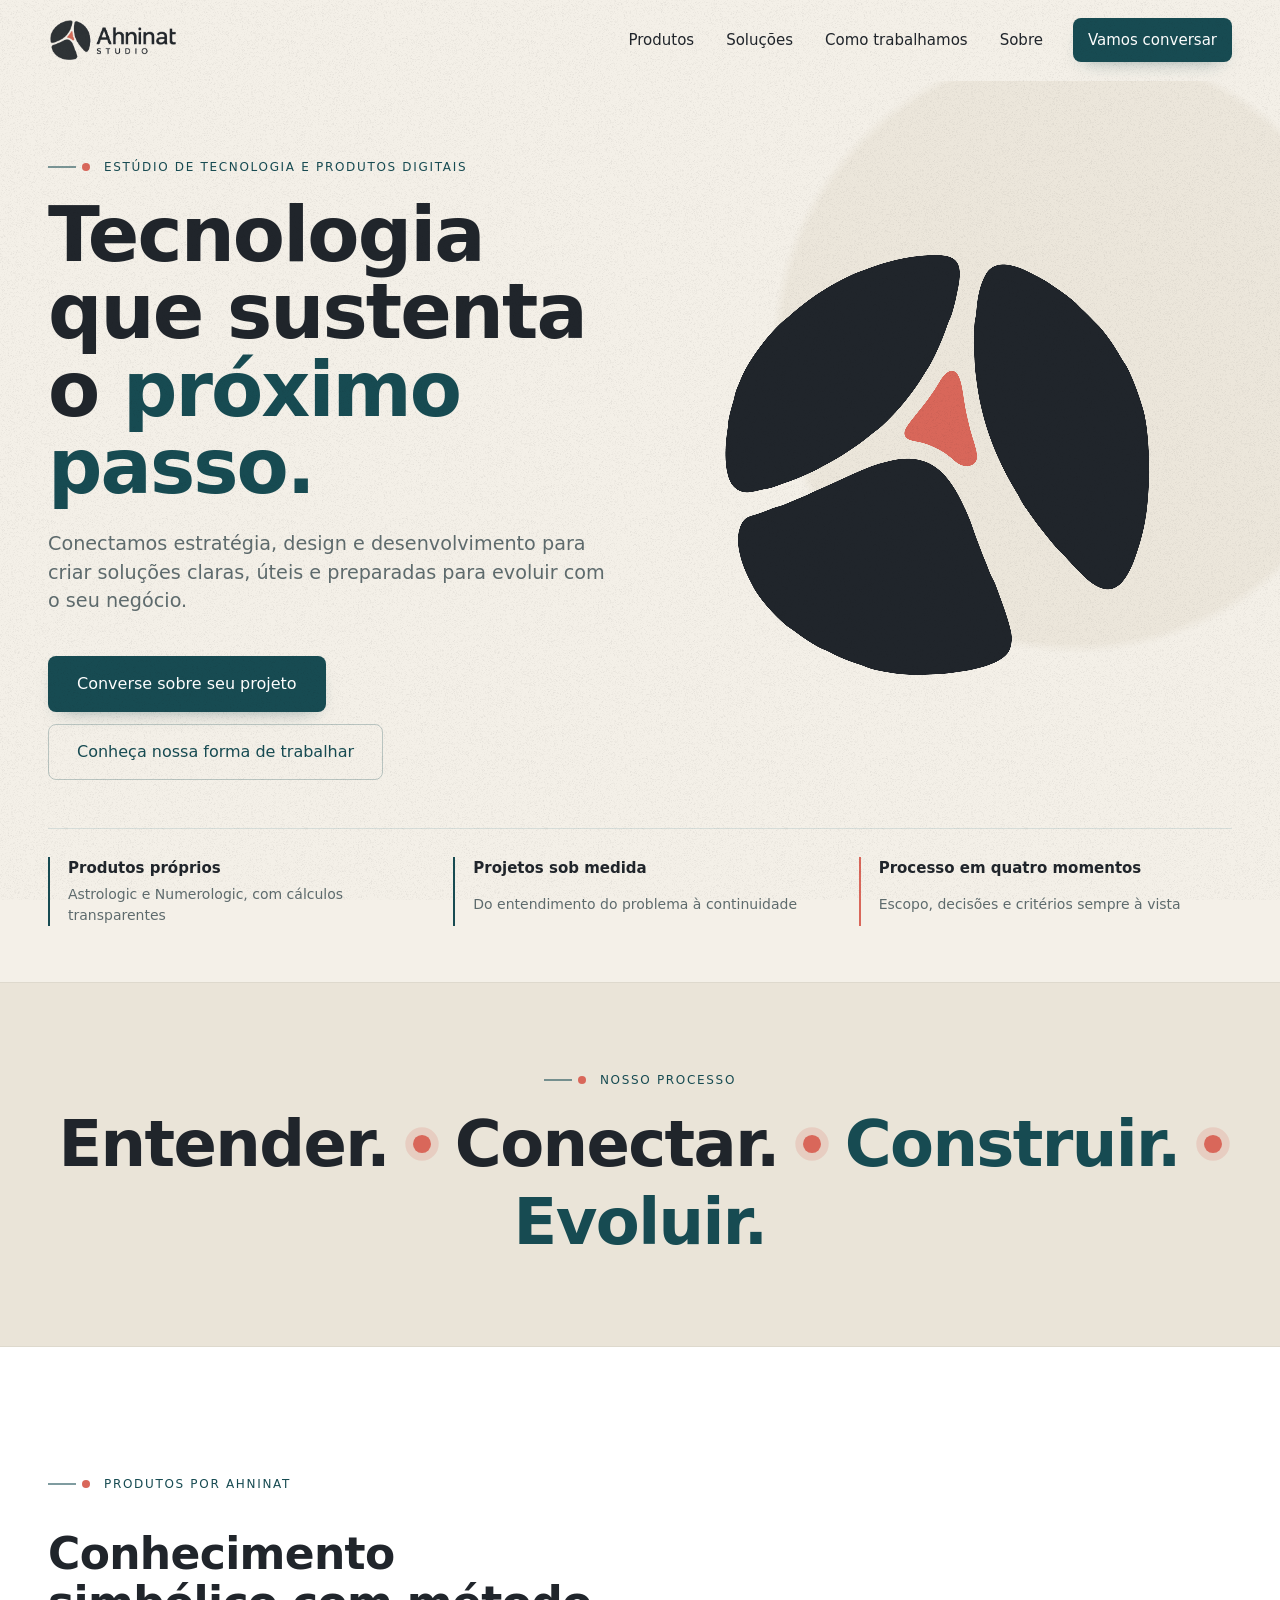
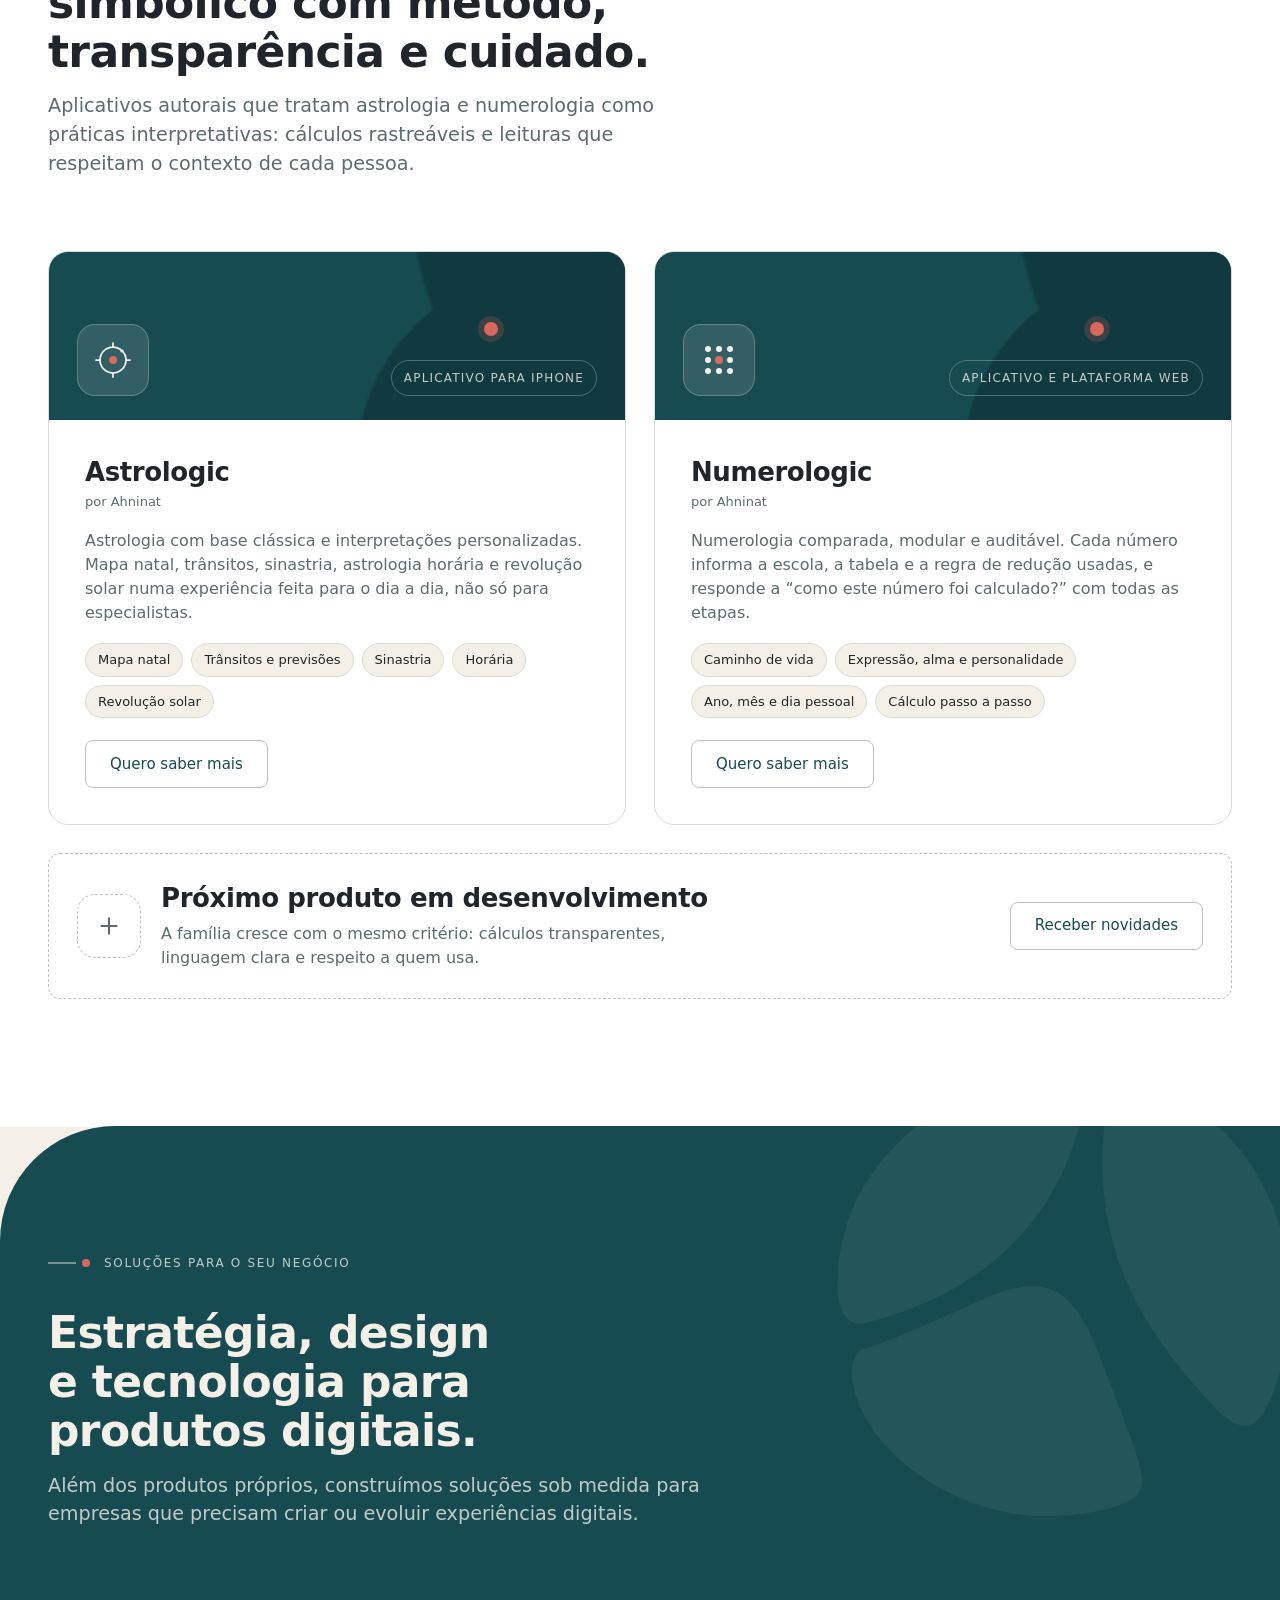
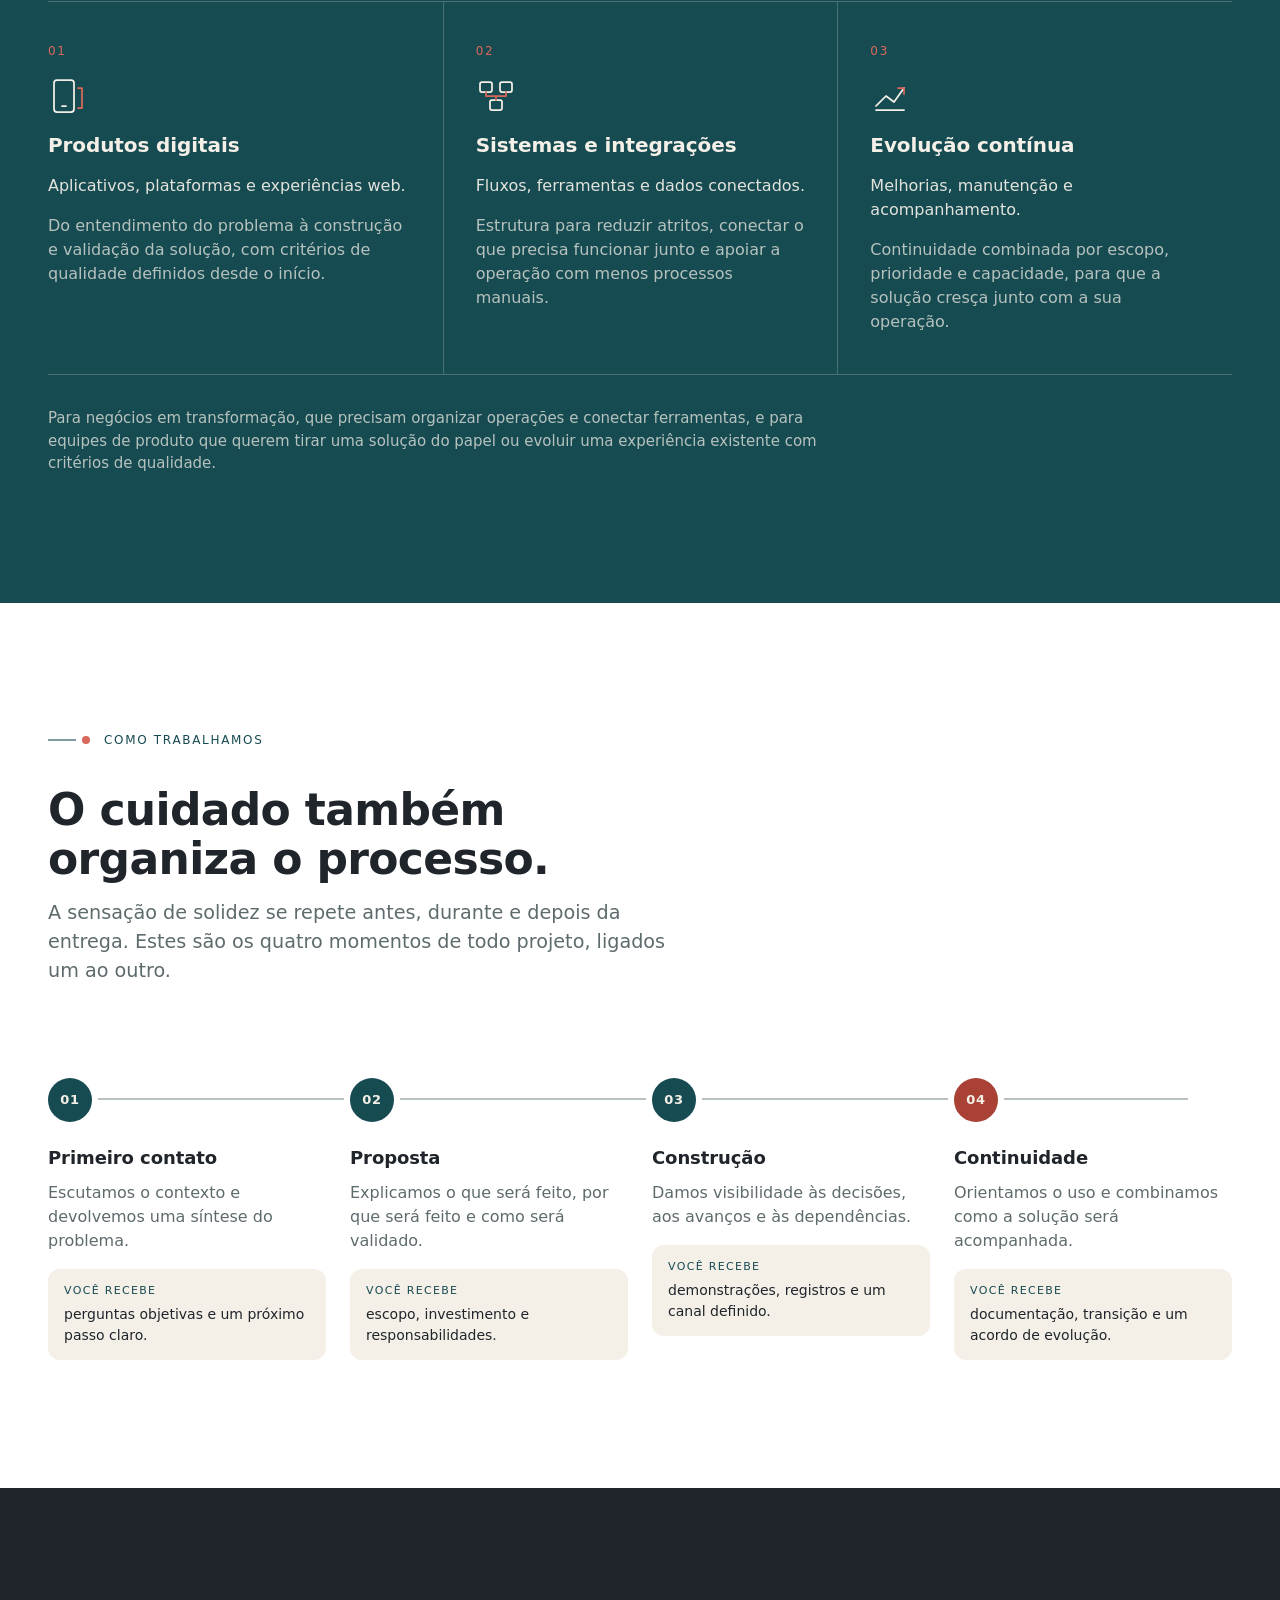
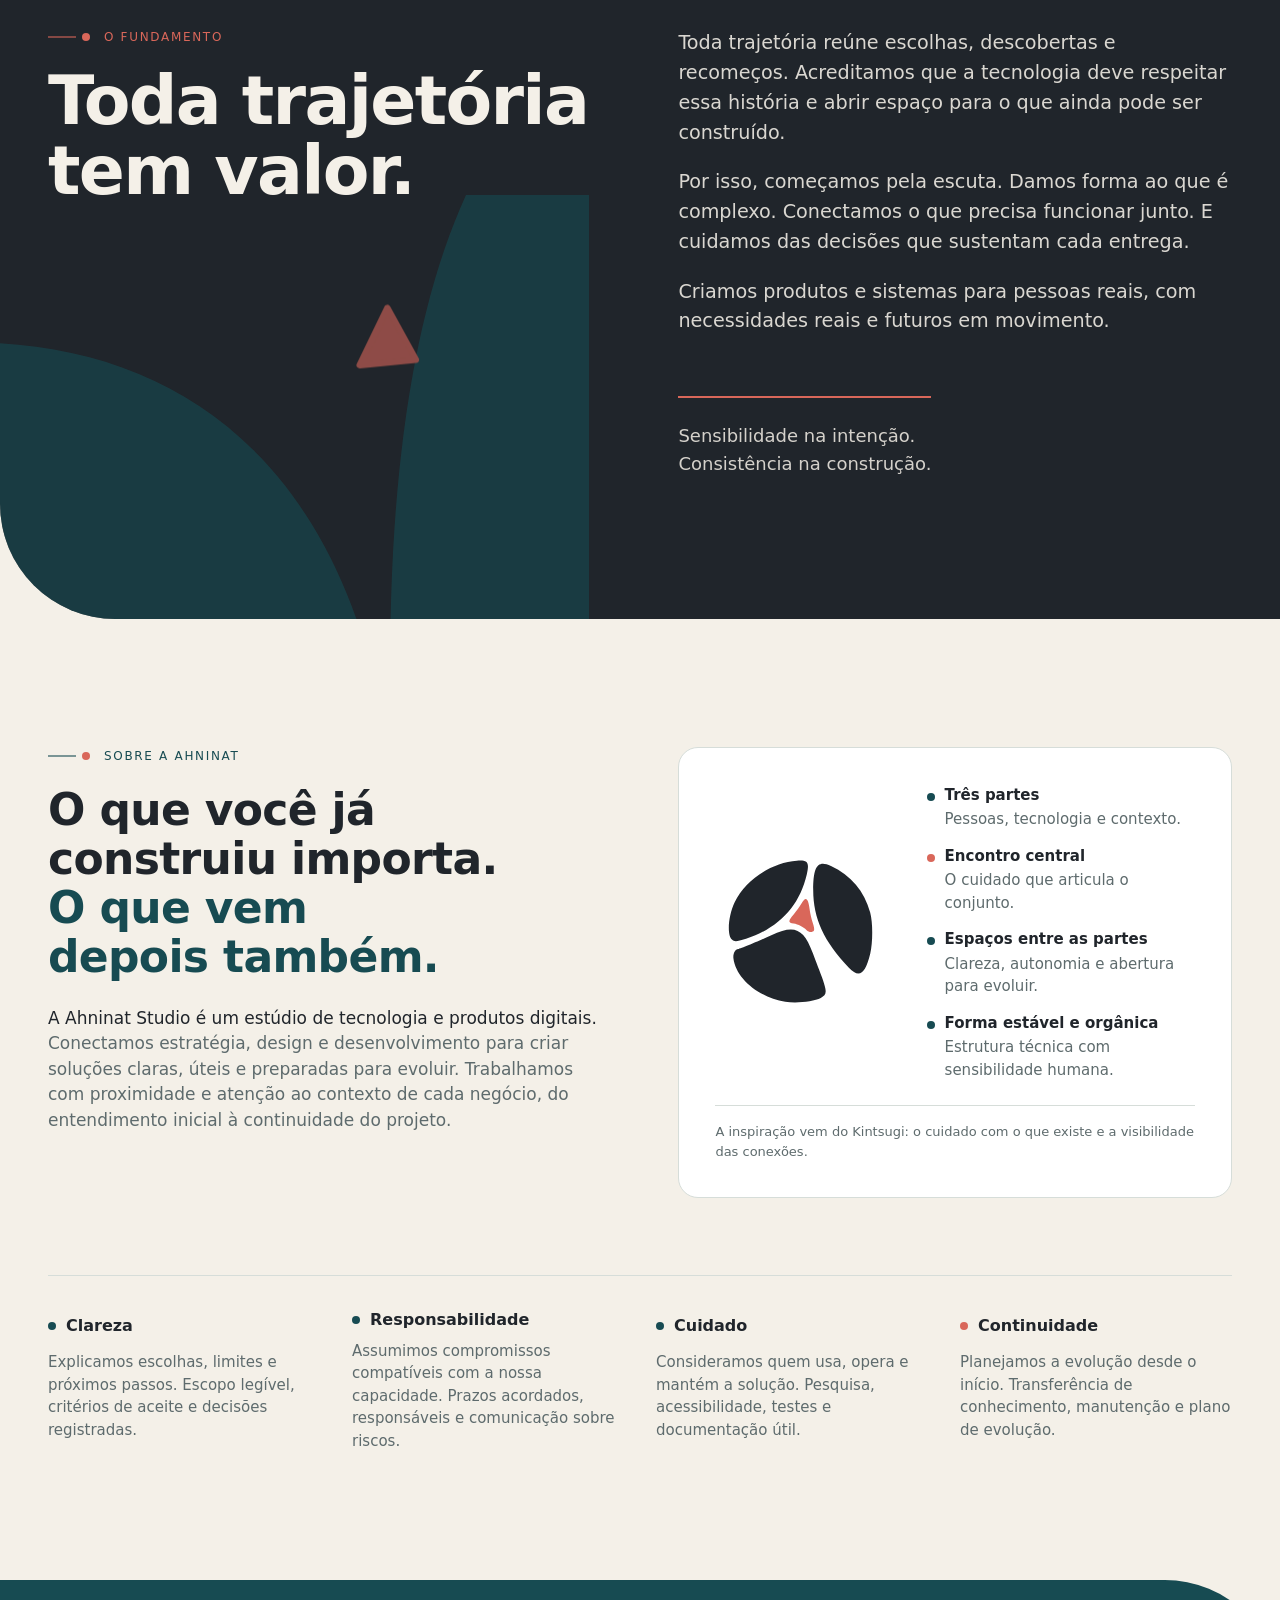
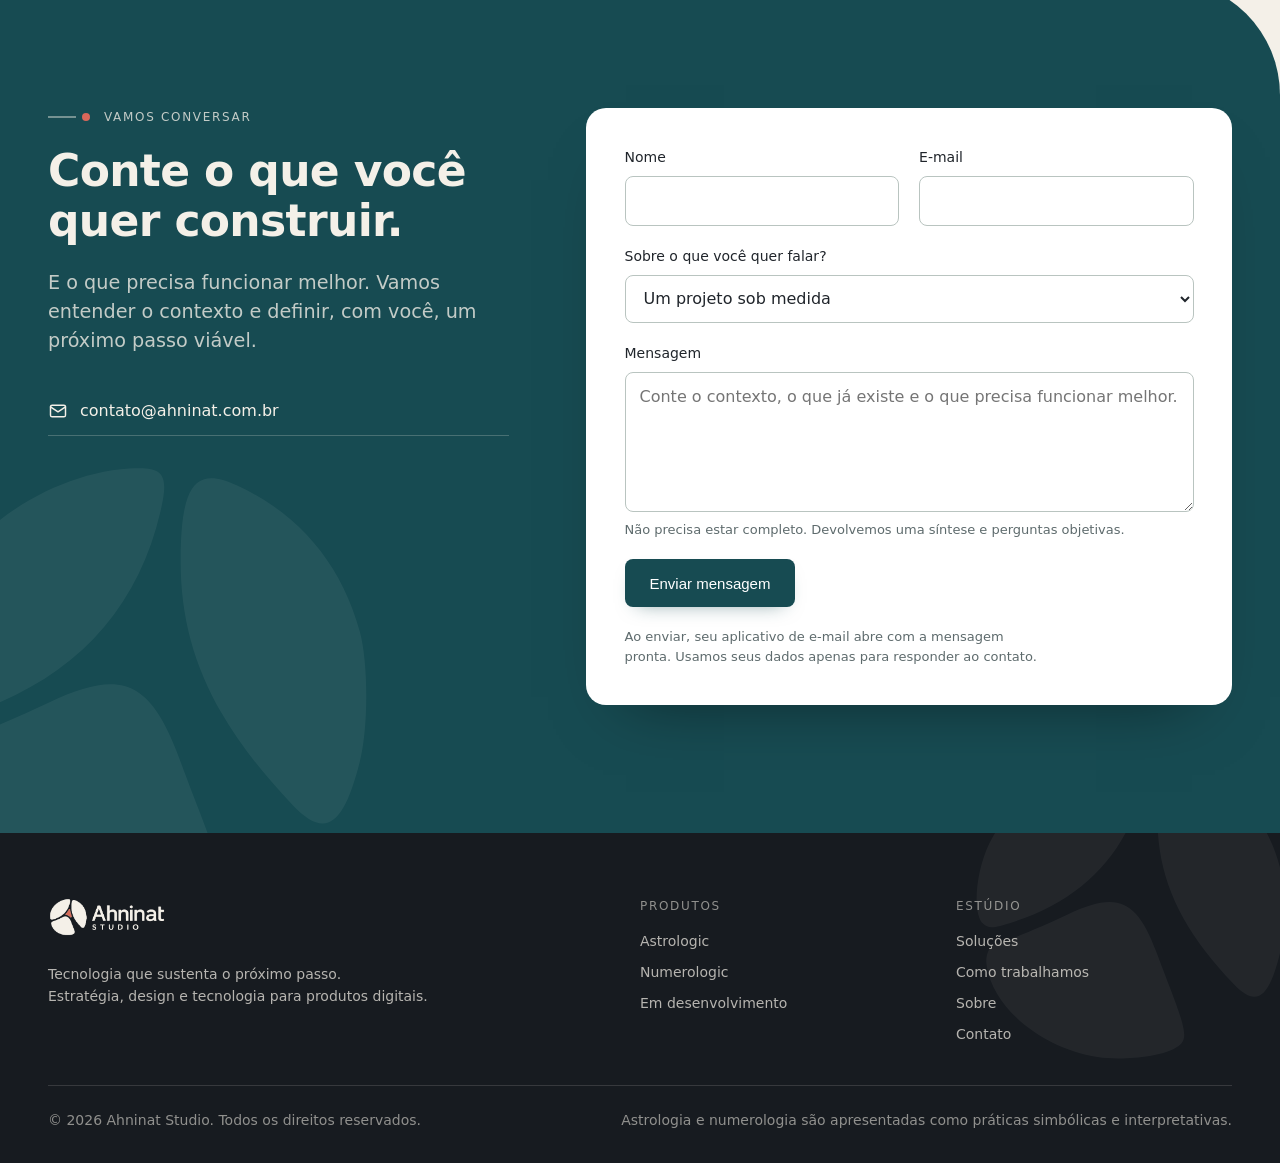
==== commit 57c0299e: "Logo líquido de volta no hero e o sistema gráfico do manual na página inteira - hero: o símbolo em e" ====
--- a/index.html
+++ b/index.html
@@ -54,6 +54,12 @@
     <path fill="currentColor" d="M 19.626 102.833 C 13.698 97.670 15.375 75.020 22.832 59.511 C 35.301 33.578 65.811 13.216 95.083 11.290 C 107.818 10.452 109.788 13.187 106.532 27.188 C 97.951 64.099 73.954 89.482 36.000 101.794 C 25.048 105.347 22.685 105.497 19.626 102.833 Z"/>
     <path fill="#D9675A" d="M 106.406 91.896 C 103.259 88.419 96.353 84.885 91.289 84.160 C 84.664 83.213 84.699 81.385 91.499 73.370 C 94.602 69.713 98.516 64.284 100.196 61.307 C 105.272 52.313 108.094 54.125 109.841 67.500 C 110.416 71.900 111.993 78.872 113.347 82.994 C 115.074 88.251 115.528 91.013 114.869 92.244 C 113.565 94.682 108.748 94.484 106.406 91.896 Z"/>
   </symbol>
+  <!-- Só as três partes, sem a conexão: marca d'água das seções -->
+  <symbol id="partes-ahninat" viewBox="0 0 208 190">
+    <path fill="currentColor" d="M 81.539 174.956 C 50.827 170.129 24.033 147.661 21.370 124.500 C 20.798 119.527 23.292 114.000 26.107 114.000 C 28.151 114.000 51.191 104.453 65.389 97.724 C 92.182 85.025 102.701 89.471 113.362 118.000 C 114.698 121.575 118.031 130.350 120.769 137.500 C 130.599 163.169 130.800 166.465 122.788 170.611 C 114.519 174.889 94.517 176.996 81.539 174.956 Z"/>
+    <path fill="currentColor" d="M 155.415 135.601 C 126.554 105.433 114.000 78.176 114.000 45.681 C 114.000 17.400 119.236 10.240 134.663 17.424 C 157.927 28.255 173.318 46.556 180.143 71.500 C 183.323 83.123 183.345 106.719 180.187 119.387 C 174.154 143.594 167.333 148.058 155.415 135.601 Z"/>
+    <path fill="currentColor" d="M 19.626 102.833 C 13.698 97.670 15.375 75.020 22.832 59.511 C 35.301 33.578 65.811 13.216 95.083 11.290 C 107.818 10.452 109.788 13.187 106.532 27.188 C 97.951 64.099 73.954 89.482 36.000 101.794 C 25.048 105.347 22.685 105.497 19.626 102.833 Z"/>
+  </symbol>
 </svg>
 
 <header class="topo" id="topo">
@@ -83,8 +89,8 @@
   <section class="hero" id="inicio" aria-labelledby="titulo-hero">
     <div class="container hero__grid">
       <div class="hero__texto">
-        <p class="eyebrow">Estúdio de tecnologia e produtos digitais</p>
-        <h1 class="display" id="titulo-hero">Tecnologia que sustenta o próximo passo.</h1>
+        <p class="eyebrow"><span class="no" aria-hidden="true"></span>Estúdio de tecnologia e produtos digitais</p>
+        <h1 class="display" id="titulo-hero">Tecnologia que sustenta o <em>próximo passo.</em></h1>
         <p class="lead">Conectamos estratégia, design e desenvolvimento para criar soluções claras, úteis e preparadas para evoluir com o seu negócio.</p>
         <div class="hero__acoes">
           <a class="botao botao--primario botao--grande" href="#contato">Converse sobre seu projeto</a>
@@ -92,13 +98,43 @@
         </div>
       </div>
 
-      <!-- Sistema gráfico do manual: campos que se encontram e a conexão em coral -->
-      <div class="hero__arte" aria-hidden="true">
-        <svg class="campos" viewBox="0 0 640 620" preserveAspectRatio="xMaxYMax slice">
-          <path class="campo campo--a" fill="#174B52" d="M-60 660 V 320 C 150 310 330 410 400 660 Z"/>
-          <path class="campo campo--b" fill="#174B52" d="M700 -40 C 500 40 426 300 424 660 H 700 Z"/>
-          <path class="conexao" fill="#D9675A" stroke="#D9675A" stroke-width="7" stroke-linejoin="round" d="M 391 344 L 452 338 L 421 282 Z"/>
-        </svg>
+      <!-- O símbolo em escala grande, com o efeito líquido: as partes se encontram e a conexão coral vive. -->
+      <div class="hero__logo">
+      <svg class="logo-liquido" viewBox="0 0 800 720" role="img"
+           aria-label="Símbolo Ahninat: três partes que se encontram em um ponto coral">
+        <defs>
+          <filter id="liquido" filterUnits="userSpaceOnUse" x="0" y="0" width="800" height="720" color-interpolation-filters="sRGB">
+            <feTurbulence id="liquido-ondas" type="fractalNoise" baseFrequency="0.006 0.008" numOctaves="1" seed="11" result="ondas"/>
+            <feDisplacementMap id="desloc" in="SourceGraphic" in2="ondas" scale="6" xChannelSelector="R" yChannelSelector="G" result="forma"/>
+            <!-- Blur + contraste no alfa unem e separam as gotas como um liquido viscoso. -->
+            <feGaussianBlur in="forma" stdDeviation="4.5" result="suave"/>
+            <feColorMatrix in="suave" type="matrix" values="1 0 0 0 0  0 1 0 0 0  0 0 1 0 0  0 0 0 20 -9" result="goo"/>
+            <feComposite in="forma" in2="goo" operator="atop"/>
+          </filter>
+        </defs>
+        <g class="liquido" filter="url(#liquido)">
+          <g transform="translate(25 18) scale(3.6)">
+            <g class="liquido__gotas" fill="currentColor" aria-hidden="true">
+              <g data-parte="2" data-raio="3.2" data-comprimento="8" data-queda="14" data-periodo="5.8" opacity="0">
+                <path/><ellipse rx="0" ry="0"/>
+              </g>
+              <g data-parte="1" data-raio="3.7" data-comprimento="11" data-queda="13" data-periodo="7.2" opacity="0">
+                <path/><ellipse rx="0" ry="0"/>
+              </g>
+              <g data-parte="0" data-raio="3.5" data-comprimento="7" data-queda="7" data-periodo="8.4" opacity="0">
+                <path/><ellipse rx="0" ry="0"/>
+              </g>
+            </g>
+            <g class="liquido__bolha-coral" fill="#D9675A" aria-hidden="true" opacity="0">
+              <path/><ellipse rx="0" ry="0"/>
+            </g>
+            <path fill="currentColor" d="M 81.539 174.956 C 50.827 170.129 24.033 147.661 21.370 124.500 C 20.798 119.527 23.292 114.000 26.107 114.000 C 28.151 114.000 51.191 104.453 65.389 97.724 C 92.182 85.025 102.701 89.471 113.362 118.000 C 114.698 121.575 118.031 130.350 120.769 137.500 C 130.599 163.169 130.800 166.465 122.788 170.611 C 114.519 174.889 94.517 176.996 81.539 174.956 Z"/>
+            <path fill="currentColor" d="M 155.415 135.601 C 126.554 105.433 114.000 78.176 114.000 45.681 C 114.000 17.400 119.236 10.240 134.663 17.424 C 157.927 28.255 173.318 46.556 180.143 71.500 C 183.323 83.123 183.345 106.719 180.187 119.387 C 174.154 143.594 167.333 148.058 155.415 135.601 Z"/>
+            <path fill="currentColor" d="M 19.626 102.833 C 13.698 97.670 15.375 75.020 22.832 59.511 C 35.301 33.578 65.811 13.216 95.083 11.290 C 107.818 10.452 109.788 13.187 106.532 27.188 C 97.951 64.099 73.954 89.482 36.000 101.794 C 25.048 105.347 22.685 105.497 19.626 102.833 Z"/>
+            <path class="conexao" fill="#D9675A" d="M 106.406 91.896 C 103.259 88.419 96.353 84.885 91.289 84.160 C 84.664 83.213 84.699 81.385 91.499 73.370 C 94.602 69.713 98.516 64.284 100.196 61.307 C 105.272 52.313 108.094 54.125 109.841 67.500 C 110.416 71.900 111.993 78.872 113.347 82.994 C 115.074 88.251 115.528 91.013 114.869 92.244 C 113.565 94.682 108.748 94.484 106.406 91.896 Z"/>
+          </g>
+        </g>
+      </svg>
       </div>
     </div>
 
@@ -111,48 +147,60 @@
     </div>
   </section>
 
+  <!-- PALAVRAS -->
+  <section class="palavras" aria-label="Nosso processo em quatro verbos">
+    <div class="container">
+      <p class="eyebrow eyebrow--centro"><span class="no" aria-hidden="true"></span>Nosso processo</p>
+      <p class="palavras__lista" data-revelar>
+        <span>Entender.</span><i class="palavras__no" aria-hidden="true"></i>
+        <span>Conectar.</span><i class="palavras__no" aria-hidden="true"></i>
+        <span>Construir.</span><i class="palavras__no" aria-hidden="true"></i>
+        <span>Evoluir.</span>
+      </p>
+    </div>
+  </section>
+
   <!-- PRODUTOS -->
   <section class="secao secao--branco" id="produtos" aria-labelledby="titulo-produtos">
     <div class="container">
       <div class="cabecalho-secao" data-revelar>
-        <p class="eyebrow">Produtos por Ahninat</p>
+        <p class="eyebrow"><span class="no" aria-hidden="true"></span>Produtos por Ahninat</p>
         <h2 class="titulo-secao" id="titulo-produtos">Conhecimento simbólico com método, transparência e cuidado.</h2>
         <p class="lead">Aplicativos autorais que tratam astrologia e numerologia como práticas interpretativas: cálculos rastreáveis e leituras que respeitam o contexto de cada pessoa.</p>
       </div>
 
       <div class="produtos">
         <article class="produto" data-revelar>
-          <div class="produto__marca">
+          <div class="produto__cabeca">
             <div class="produto__tile">
               <svg viewBox="0 0 40 40" fill="none" stroke="#F4F0E8" stroke-width="1.75" stroke-linecap="round" stroke-linejoin="round" aria-hidden="true">
                 <circle cx="20" cy="20" r="13"/><circle cx="20" cy="20" r="4" fill="#D9675A" stroke="none"/>
                 <path d="M20 3v4M20 33v4M3 20h4M33 20h4"/><circle cx="29" cy="11" r="1.6" fill="#F4F0E8" stroke="none"/>
               </svg>
             </div>
+            <span class="produto__plataforma">Aplicativo para iPhone</span>
+          </div>
+          <div class="produto__corpo">
             <div class="produto__nome">
               <h3 class="titulo-card">Astrologic</h3>
               <span class="produto__endosso">por Ahninat</span>
             </div>
-          </div>
-          <p class="produto__descricao">Astrologia com base clássica e interpretações personalizadas. Mapa natal, trânsitos, sinastria, astrologia horária e revolução solar numa experiência feita para o dia a dia, não só para especialistas.</p>
-          <ul class="chips" aria-label="Recursos do Astrologic">
-            <li>Mapa natal</li>
-            <li>Trânsitos e previsões</li>
-            <li>Sinastria</li>
-            <li>Horária</li>
-            <li>Revolução solar</li>
-          </ul>
-          <div class="produto__rodape">
-            <span class="plataforma">
-              <svg viewBox="0 0 24 24" fill="none" stroke="currentColor" stroke-width="1.75" stroke-linecap="round" stroke-linejoin="round" aria-hidden="true"><rect x="7" y="2" width="10" height="20" rx="2"/><path d="M11 18h2"/></svg>
-              Aplicativo para iPhone
-            </span>
-            <a class="botao botao--secundario" href="#contato" data-produto="Astrologic">Quero saber mais</a>
+            <p class="produto__descricao">Astrologia com base clássica e interpretações personalizadas. Mapa natal, trânsitos, sinastria, astrologia horária e revolução solar numa experiência feita para o dia a dia, não só para especialistas.</p>
+            <ul class="chips" aria-label="Recursos do Astrologic">
+              <li>Mapa natal</li>
+              <li>Trânsitos e previsões</li>
+              <li>Sinastria</li>
+              <li>Horária</li>
+              <li>Revolução solar</li>
+            </ul>
+            <div class="produto__rodape">
+              <a class="botao botao--secundario" href="#contato" data-produto="Astrologic">Quero saber mais</a>
+            </div>
           </div>
         </article>
 
         <article class="produto" data-revelar>
-          <div class="produto__marca">
+          <div class="produto__cabeca">
             <div class="produto__tile">
               <svg viewBox="0 0 40 40" aria-hidden="true">
                 <g fill="#F4F0E8">
@@ -163,24 +211,23 @@
                 <circle cx="20" cy="20" r="4" fill="#D9675A"/>
               </svg>
             </div>
+            <span class="produto__plataforma">Aplicativo e plataforma web</span>
+          </div>
+          <div class="produto__corpo">
             <div class="produto__nome">
               <h3 class="titulo-card">Numerologic</h3>
               <span class="produto__endosso">por Ahninat</span>
             </div>
-          </div>
-          <p class="produto__descricao">Numerologia comparada, modular e auditável. Cada número informa a escola, a tabela e a regra de redução usadas, e responde a “como este número foi calculado?” com todas as etapas.</p>
-          <ul class="chips" aria-label="Recursos do Numerologic">
-            <li>Caminho de vida</li>
-            <li>Expressão, alma e personalidade</li>
-            <li>Ano, mês e dia pessoal</li>
-            <li>Cálculo passo a passo</li>
-          </ul>
-          <div class="produto__rodape">
-            <span class="plataforma">
-              <svg viewBox="0 0 24 24" fill="none" stroke="currentColor" stroke-width="1.75" stroke-linecap="round" stroke-linejoin="round" aria-hidden="true"><rect x="7" y="2" width="10" height="20" rx="2"/><path d="M11 18h2"/></svg>
-              Aplicativo e plataforma web
-            </span>
-            <a class="botao botao--secundario" href="#contato" data-produto="Numerologic">Quero saber mais</a>
+            <p class="produto__descricao">Numerologia comparada, modular e auditável. Cada número informa a escola, a tabela e a regra de redução usadas, e responde a “como este número foi calculado?” com todas as etapas.</p>
+            <ul class="chips" aria-label="Recursos do Numerologic">
+              <li>Caminho de vida</li>
+              <li>Expressão, alma e personalidade</li>
+              <li>Ano, mês e dia pessoal</li>
+              <li>Cálculo passo a passo</li>
+            </ul>
+            <div class="produto__rodape">
+              <a class="botao botao--secundario" href="#contato" data-produto="Numerologic">Quero saber mais</a>
+            </div>
           </div>
         </article>
 
@@ -199,10 +246,11 @@
   </section>
 
   <!-- SOLUÇÕES -->
-  <section class="secao secao--petroleo" id="solucoes" aria-labelledby="titulo-solucoes">
+  <section class="secao secao--petroleo secao--canto-esquerdo" id="solucoes" aria-labelledby="titulo-solucoes">
+    <svg class="marca-dagua marca-dagua--direita" aria-hidden="true"><use href="#partes-ahninat"/></svg>
     <div class="container">
       <div class="cabecalho-secao" data-revelar>
-        <p class="eyebrow eyebrow--claro">Soluções para o seu negócio</p>
+        <p class="eyebrow eyebrow--claro"><span class="no" aria-hidden="true"></span>Soluções para o seu negócio</p>
         <h2 class="titulo-secao" id="titulo-solucoes">Estratégia, design e tecnologia para produtos digitais.</h2>
         <p class="lead">Além dos produtos próprios, construímos soluções sob medida para empresas que precisam criar ou evoluir experiências digitais.</p>
       </div>
@@ -245,32 +293,32 @@
   <section class="secao secao--branco" id="processo" aria-labelledby="titulo-processo">
     <div class="container">
       <div class="cabecalho-secao" data-revelar>
-        <p class="eyebrow">Como trabalhamos</p>
+        <p class="eyebrow"><span class="no" aria-hidden="true"></span>Como trabalhamos</p>
         <h2 class="titulo-secao" id="titulo-processo">O cuidado também organiza o processo.</h2>
-        <p class="lead">A sensação de solidez se repete antes, durante e depois da entrega. Estes são os quatro momentos de todo projeto.</p>
+        <p class="lead">A sensação de solidez se repete antes, durante e depois da entrega. Estes são os quatro momentos de todo projeto, ligados um ao outro.</p>
       </div>
 
       <ol class="processo">
         <li class="etapa" data-revelar>
-          <span class="etapa__numero" aria-hidden="true">01</span>
+          <span class="etapa__no" aria-hidden="true">01</span>
           <h3 class="titulo-card">Primeiro contato</h3>
           <p class="etapa__texto">Escutamos o contexto e devolvemos uma síntese do problema.</p>
           <p class="etapa__entrega"><span>Você recebe</span>perguntas objetivas e um próximo passo claro.</p>
         </li>
         <li class="etapa" data-revelar>
-          <span class="etapa__numero" aria-hidden="true">02</span>
+          <span class="etapa__no" aria-hidden="true">02</span>
           <h3 class="titulo-card">Proposta</h3>
           <p class="etapa__texto">Explicamos o que será feito, por que será feito e como será validado.</p>
           <p class="etapa__entrega"><span>Você recebe</span>escopo, investimento e responsabilidades.</p>
         </li>
         <li class="etapa" data-revelar>
-          <span class="etapa__numero" aria-hidden="true">03</span>
+          <span class="etapa__no" aria-hidden="true">03</span>
           <h3 class="titulo-card">Construção</h3>
           <p class="etapa__texto">Damos visibilidade às decisões, aos avanços e às dependências.</p>
           <p class="etapa__entrega"><span>Você recebe</span>demonstrações, registros e um canal definido.</p>
         </li>
-        <li class="etapa" data-revelar>
-          <span class="etapa__numero" aria-hidden="true">04</span>
+        <li class="etapa etapa--coral" data-revelar>
+          <span class="etapa__no" aria-hidden="true">04</span>
           <h3 class="titulo-card">Continuidade</h3>
           <p class="etapa__texto">Orientamos o uso e combinamos como a solução será acompanhada.</p>
           <p class="etapa__entrega"><span>Você recebe</span>documentação, transição e um acordo de evolução.</p>
@@ -281,16 +329,22 @@
 
   <!-- MANIFESTO -->
   <section class="manifesto" id="manifesto" aria-labelledby="titulo-manifesto">
+    <!-- Campos que se encontram, ao fundo, com a conexão coral -->
+    <svg class="manifesto__campos" viewBox="0 0 640 620" preserveAspectRatio="xMinYMax slice" aria-hidden="true">
+      <path fill="#174B52" d="M-60 660 V 320 C 150 310 330 410 400 660 Z"/>
+      <path fill="#174B52" d="M700 -40 C 500 40 426 300 424 660 H 700 Z"/>
+      <path class="campos__conexao" fill="#D9675A" stroke="#D9675A" stroke-width="7" stroke-linejoin="round" d="M 391 344 L 452 338 L 421 282 Z"/>
+    </svg>
     <div class="container manifesto__grid">
       <div data-revelar>
-        <p class="eyebrow eyebrow--coral">O fundamento</p>
+        <p class="eyebrow eyebrow--coral"><span class="no" aria-hidden="true"></span>O fundamento</p>
         <h2 class="manifesto__titulo" id="titulo-manifesto">Toda trajetória tem valor.</h2>
-        <p class="manifesto__assinatura">Sensibilidade na intenção.<br>Consistência na construção.</p>
       </div>
       <div class="manifesto__texto" data-revelar>
         <p>Toda trajetória reúne escolhas, descobertas e recomeços. Acreditamos que a tecnologia deve respeitar essa história e abrir espaço para o que ainda pode ser construído.</p>
         <p>Por isso, começamos pela escuta. Damos forma ao que é complexo. Conectamos o que precisa funcionar junto. E cuidamos das decisões que sustentam cada entrega.</p>
         <p>Criamos produtos e sistemas para pessoas reais, com necessidades reais e futuros em movimento.</p>
+        <p class="manifesto__assinatura">Sensibilidade na intenção.<br>Consistência na construção.</p>
       </div>
     </div>
   </section>
@@ -300,12 +354,23 @@
     <div class="container">
       <div class="sobre">
         <div data-revelar>
-          <p class="eyebrow">Sobre a Ahninat</p>
+          <p class="eyebrow"><span class="no" aria-hidden="true"></span>Sobre a Ahninat</p>
           <h2 class="titulo-secao" id="titulo-sobre">O que você já construiu importa. <em>O que vem depois também.</em></h2>
-        </div>
-        <div class="sobre__texto" data-revelar>
-          <p><strong>A Ahninat Studio é um estúdio de tecnologia e produtos digitais.</strong> Conectamos estratégia, design e desenvolvimento para criar soluções claras, úteis e preparadas para evoluir. Trabalhamos com proximidade e atenção ao contexto de cada negócio, do entendimento inicial à continuidade do projeto.</p>
-          <p>Nosso símbolo carrega essa ideia: três partes, pessoas, tecnologia e contexto, que se encontram num ponto de conexão. A inspiração vem do Kintsugi, no cuidado com o que existe e na visibilidade das conexões.</p>
+          <div class="sobre__texto">
+            <p><strong>A Ahninat Studio é um estúdio de tecnologia e produtos digitais.</strong> Conectamos estratégia, design e desenvolvimento para criar soluções claras, úteis e preparadas para evoluir. Trabalhamos com proximidade e atenção ao contexto de cada negócio, do entendimento inicial à continuidade do projeto.</p>
+          </div>
+        </div>
+
+        <!-- A leitura do símbolo (manual, p. 5) -->
+        <div class="leitura" data-revelar>
+          <svg class="leitura__simbolo" aria-hidden="true"><use href="#simbolo-ahninat"/></svg>
+          <dl class="leitura__itens">
+            <div><dt>Três partes</dt><dd>Pessoas, tecnologia e contexto.</dd></div>
+            <div><dt>Encontro central</dt><dd>O cuidado que articula o conjunto.</dd></div>
+            <div><dt>Espaços entre as partes</dt><dd>Clareza, autonomia e abertura para evoluir.</dd></div>
+            <div><dt>Forma estável e orgânica</dt><dd>Estrutura técnica com sensibilidade humana.</dd></div>
+          </dl>
+          <p class="leitura__nota">A inspiração vem do Kintsugi: o cuidado com o que existe e a visibilidade das conexões.</p>
         </div>
       </div>
 
@@ -331,10 +396,11 @@
   </section>
 
   <!-- CONTATO -->
-  <section class="secao secao--petroleo" id="contato" aria-labelledby="titulo-contato">
+  <section class="secao secao--petroleo secao--canto-direito" id="contato" aria-labelledby="titulo-contato">
+    <svg class="marca-dagua marca-dagua--esquerda" aria-hidden="true"><use href="#partes-ahninat"/></svg>
     <div class="container contato">
       <div data-revelar>
-        <p class="eyebrow eyebrow--claro">Vamos conversar</p>
+        <p class="eyebrow eyebrow--claro"><span class="no" aria-hidden="true"></span>Vamos conversar</p>
         <h2 class="titulo-secao" id="titulo-contato">Conte o que você quer construir.</h2>
         <p class="lead">E o que precisa funcionar melhor. Vamos entender o contexto e definir, com você, um próximo passo viável.</p>
         <div class="contato__canais">
@@ -390,6 +456,7 @@
 </main>
 
 <footer class="rodape">
+  <svg class="marca-dagua marca-dagua--rodape" aria-hidden="true"><use href="#partes-ahninat"/></svg>
   <div class="container">
     <div class="rodape__grid">
       <div>
--- a/styles.css
+++ b/styles.css
@@ -1,12 +1,14 @@
 /* Ahninat Studio: estilos.
    Tokens de marca/tokens.json e do Manual de Marca v1.0: paleta, Inter, grid de 8 px,
-   cantos 8/12, transições de 180 a 280 ms, coral só como acento. */
+   cantos 8/12, transições de 180 a 280 ms, coral só como acento. Sistema gráfico: campos
+   que se encontram (cantos amplos, marcas d'água do símbolo) e a conexão como acento
+   (linha fina + nó coral). */
 
 :root {
   --petroleo: #174B52;
   --petroleo-escuro: #103A40;
-  --petroleo-fundo: #123C42;
   --grafite: #20252B;
+  --grafite-escuro: #171b20;
   --marfim: #F4F0E8;
   --marfim-escuro: #EAE4D8;
   --coral: #D9675A;
@@ -21,6 +23,7 @@
 
   --r-controle: 8px;
   --r-card: 12px;
+  --r-campo: clamp(56px, 9vw, 128px);
 
   --t-rapida: 180ms;
   --t-padrao: 240ms;
@@ -47,11 +50,23 @@
   font-feature-settings: "cv11", "ss01";
   -webkit-font-smoothing: antialiased;
 }
+/* Grão de papel sem brilho (manual: textura tátil discreta), por cima de tudo e sem capturar toques */
+body::after {
+  content: "";
+  position: fixed;
+  inset: 0;
+  z-index: 90;
+  pointer-events: none;
+  background: url("assets/grao.png") repeat;
+  opacity: 0.45;
+  mix-blend-mode: multiply;
+}
 
 img, svg { display: block; max-width: 100%; }
 a { color: inherit; text-decoration: none; }
 p { margin: 0; }
 ul, ol { margin: 0; padding: 0; list-style: none; }
+dl, dd { margin: 0; }
 
 :focus-visible {
   outline: 2px solid var(--coral-acao);
@@ -69,33 +84,42 @@
 /* ---------- Tipografia ---------- */
 
 .eyebrow {
+  display: flex;
+  align-items: center;
   font-size: 0.75rem;
   font-weight: 500;
   letter-spacing: 0.14em;
   text-transform: uppercase;
   color: var(--petroleo);
-  margin: 0 0 16px;
-}
-.eyebrow--claro { color: rgba(244, 240, 232, 0.72); }
+  margin: 0 0 20px;
+}
+.eyebrow--claro { color: rgba(244, 240, 232, 0.78); }
 .eyebrow--coral { color: var(--coral); }
+.eyebrow--centro { justify-content: center; }
+/* a conexão como acento: linha fina e nó coral antes do rótulo */
+.no { display: inline-flex; align-items: center; margin-right: 14px; }
+.no::before { content: ""; width: 28px; height: 2px; background: currentColor; opacity: 0.55; }
+.no::after { content: ""; width: 8px; height: 8px; border-radius: 50%; background: var(--coral); margin-left: 6px; }
 
 .display {
-  font-size: clamp(2.5rem, 5.6vw, 4.25rem);
-  line-height: 1.05;
+  font-size: clamp(2.75rem, 6.2vw, 4.75rem);
+  line-height: 1.02;
   font-weight: 600;
-  letter-spacing: -0.02em;
+  letter-spacing: -0.025em;
   margin: 0;
   text-wrap: balance;
 }
+.display em { font-style: normal; color: var(--petroleo); }
 .titulo-secao {
-  font-size: clamp(1.75rem, 3.4vw, 2.5rem);
-  line-height: 1.15;
+  font-size: clamp(1.875rem, 3.6vw, 2.75rem);
+  line-height: 1.12;
   font-weight: 600;
-  letter-spacing: -0.01em;
+  letter-spacing: -0.015em;
   margin: 0;
   text-wrap: balance;
 }
 .titulo-secao em { font-style: normal; color: var(--petroleo); }
+.secao--petroleo .titulo-secao em { color: var(--coral); }
 .titulo-card {
   font-size: 1.25rem;
   line-height: 1.3;
@@ -116,11 +140,15 @@
 .container {
   width: min(100% - 2 * var(--gutter), var(--largura));
   margin-inline: auto;
-}
-
-.secao { padding-block: clamp(64px, 10vw, 128px); }
-.secao--petroleo { background: var(--petroleo); color: var(--marfim); }
+  position: relative;
+}
+
+.secao { position: relative; padding-block: clamp(72px, 10vw, 136px); }
+.secao--petroleo { background: var(--petroleo); color: var(--marfim); overflow: hidden; }
 .secao--branco { background: var(--branco); }
+/* cantos amplos: os campos do sistema gráfico, um por seção */
+.secao--canto-esquerdo { border-top-left-radius: var(--r-campo); margin-top: -1px; }
+.secao--canto-direito { border-top-right-radius: var(--r-campo); }
 
 .cabecalho-secao {
   display: grid;
@@ -131,10 +159,29 @@
 .cabecalho-secao .lead { margin-top: 0; }
 .secao--petroleo .lead { color: rgba(244, 240, 232, 0.78); }
 
+/* Marca d'água: as três partes do símbolo, grandes e quase invisíveis */
+.marca-dagua {
+  position: absolute;
+  width: clamp(360px, 44vw, 640px);
+  height: auto;
+  aspect-ratio: 208 / 190;
+  color: var(--marfim);
+  opacity: 0.06;
+  pointer-events: none;
+}
+.marca-dagua--direita { right: -6%; top: -8%; }
+.marca-dagua--esquerda { left: -10%; bottom: -14%; }
+.marca-dagua--rodape { right: -4%; top: -30%; width: clamp(280px, 30vw, 440px); opacity: 0.05; }
+
 /* Entrada suave ao rolar (o JS acrescenta .revelado; sem JS, tudo aparece) */
 @media (prefers-reduced-motion: no-preference) {
-  .js [data-revelar] { opacity: 0; transform: translateY(16px); transition: opacity var(--t-lenta) var(--ease), transform var(--t-lenta) var(--ease); }
+  .js [data-revelar] { opacity: 0; transform: translateY(18px); transition: opacity 420ms var(--ease), transform 420ms var(--ease); }
   .js [data-revelar].revelado { opacity: 1; transform: none; }
+  .js .processo .etapa:nth-child(2) { transition-delay: 80ms; }
+  .js .processo .etapa:nth-child(3) { transition-delay: 160ms; }
+  .js .processo .etapa:nth-child(4) { transition-delay: 240ms; }
+  .js .solucoes .solucao:nth-child(2) { transition-delay: 80ms; }
+  .js .solucoes .solucao:nth-child(3) { transition-delay: 160ms; }
 }
 
 /* ---------- Botões ---------- */
@@ -155,12 +202,13 @@
   transition: background-color var(--t-rapida) var(--ease),
               border-color var(--t-rapida) var(--ease),
               color var(--t-rapida) var(--ease),
-              transform var(--t-rapida) var(--ease);
+              transform var(--t-rapida) var(--ease),
+              box-shadow var(--t-rapida) var(--ease);
 }
 .botao:active { transform: translateY(1px); }
 .botao--grande { min-height: 56px; padding: 14px 28px; font-size: 1rem; }
-.botao--primario { background: var(--petroleo); color: var(--branco); }
-.botao--primario:hover { background: var(--petroleo-escuro); }
+.botao--primario { background: var(--petroleo); color: var(--branco); box-shadow: 0 8px 20px -12px rgba(23, 75, 82, 0.6); }
+.botao--primario:hover { background: var(--petroleo-escuro); box-shadow: 0 12px 24px -12px rgba(23, 75, 82, 0.7); }
 .botao--secundario { background: transparent; color: var(--petroleo); border-color: var(--borda-forte); }
 .botao--secundario:hover { border-color: var(--petroleo); background: rgba(23, 75, 82, 0.06); }
 .secao--petroleo .botao--secundario { color: var(--marfim); border-color: rgba(244, 240, 232, 0.4); }
@@ -248,16 +296,28 @@
 .hero {
   position: relative;
   overflow: hidden;
-  padding-block: clamp(40px, 7vw, 96px) clamp(32px, 5vw, 56px);
+  padding-block: clamp(40px, 6vw, 80px) clamp(32px, 5vw, 56px);
+}
+/* um campo de marfim mais fundo atrás do logo, para o símbolo ter chão */
+.hero::before {
+  content: "";
+  position: absolute;
+  right: -12vw; top: -10%;
+  width: clamp(420px, 56vw, 880px);
+  aspect-ratio: 1;
+  border-radius: 50%;
+  background: radial-gradient(circle at 50% 50%, var(--marfim-escuro) 0 58%, transparent 60%);
+  opacity: 0.8;
+  pointer-events: none;
 }
 .hero__grid {
   display: grid;
-  grid-template-columns: minmax(0, 7fr) minmax(0, 5fr);
+  grid-template-columns: minmax(0, 6fr) minmax(0, 6fr);
   align-items: center;
-  gap: clamp(24px, 4vw, 64px);
-  min-height: clamp(420px, 56vh, 620px);
-}
-.hero__texto { max-width: 40rem; }
+  gap: clamp(24px, 4vw, 56px);
+  min-height: clamp(460px, 60vh, 680px);
+}
+.hero__texto { max-width: 38rem; }
 .hero__texto .lead { max-width: 30em; }
 .hero__acoes {
   display: flex;
@@ -266,32 +326,33 @@
   margin-top: 40px;
 }
 
-/* A arte do hero: dois campos de petróleo que se encontram e a conexão em coral (manual, p. 17 e 19) */
-.hero__arte {
-  position: relative;
-  align-self: stretch;
-  min-height: 360px;
-  /* a arte encosta na borda direita da página, como no manual */
-  margin-right: calc(-1 * var(--gutter));
-}
-@media (min-width: 1300px) {
-  .hero__arte { margin-right: calc(-1 * (100vw - var(--largura)) / 2); }
-}
-.hero__arte .campos {
-  position: absolute;
-  inset: 0;
-  width: 100%;
-  height: 100%;
-}
-.campo { transform-box: fill-box; transform-origin: center; }
-@media (prefers-reduced-motion: no-preference) {
-  .campo--a { animation: subir 720ms var(--ease) both; }
-  .campo--b { animation: chegar 720ms var(--ease) both; animation-delay: 80ms; }
-  .conexao { transform-box: fill-box; transform-origin: center; animation: conectar 420ms var(--ease) both; animation-delay: 640ms; }
-}
-@keyframes subir { from { transform: translateY(60px); opacity: 0; } to { transform: none; opacity: 1; } }
-@keyframes chegar { from { transform: translateX(80px); opacity: 0; } to { transform: none; opacity: 1; } }
-@keyframes conectar { from { transform: scale(0.6); opacity: 0; } to { transform: scale(1); opacity: 1; } }
+/* O logo líquido: o filtro fica restrito a este SVG. */
+.hero__logo {
+  width: min(100%, 620px);
+  margin-inline: auto;
+  aspect-ratio: 800 / 720;
+  color: var(--grafite);
+}
+.logo-liquido { display: block; width: 100%; height: 100%; }
+.logo-liquido .liquido .conexao { animation: none; }
+
+@media (prefers-reduced-motion: reduce) {
+  .logo-liquido .liquido { filter: none; }
+  .logo-liquido .liquido__gotas,
+  .logo-liquido .liquido__bolha-coral { display: none; }
+}
+
+/* A conexão coral acende quando o campo assenta (seções com os campos ao fundo) */
+.campos__conexao, .conexao {
+  transform-box: fill-box;
+  transform-origin: center;
+  animation: conectar 420ms var(--ease) both;
+  animation-delay: 950ms;
+}
+@keyframes conectar {
+  from { transform: scale(0.7); opacity: 0.35; }
+  to   { transform: scale(1); opacity: 1; }
+}
 
 /* Faixa de síntese sob o hero */
 .faixa {
@@ -299,53 +360,114 @@
   grid-template-columns: repeat(3, 1fr);
   gap: 24px 32px;
   margin-top: clamp(24px, 4vw, 48px);
-  padding-top: 24px;
+  padding-top: 28px;
   border-top: 1px solid var(--borda);
 }
-.faixa li { display: grid; gap: 4px; padding-left: 16px; border-left: 2px solid var(--petroleo); }
+.faixa li { display: grid; gap: 4px; padding-left: 18px; border-left: 2px solid var(--petroleo); }
 .faixa li:last-child { border-left-color: var(--coral); }
 .faixa strong { font-weight: 600; font-size: 0.9375rem; }
 .faixa span { font-size: 0.875rem; color: var(--texto-suave); }
 
 @media (max-width: 900px) {
-  .hero__grid { grid-template-columns: 1fr; min-height: 0; }
-  .hero__arte { min-height: 260px; margin-inline: calc(-1 * var(--gutter)); }
-  .hero__texto .display { font-size: clamp(2.25rem, 9vw, 3rem); }
+  .hero::before { right: -30vw; top: auto; bottom: -10%; width: 110vw; }
+  .hero__grid { grid-template-columns: 1fr; min-height: 0; gap: 8px; }
+  .hero__logo { width: min(100%, 420px); }
+  .hero__texto .display { font-size: clamp(2.5rem, 10vw, 3.25rem); }
   .faixa { grid-template-columns: 1fr; gap: 16px; }
 }
 
+/* ---------- Palavras (os quatro verbos) ---------- */
+
+.palavras {
+  background: var(--marfim-escuro);
+  padding-block: clamp(48px, 7vw, 88px);
+  text-align: center;
+  border-top: 1px solid rgba(32, 37, 43, 0.06);
+  border-bottom: 1px solid rgba(32, 37, 43, 0.06);
+}
+.palavras__lista {
+  display: flex;
+  flex-wrap: wrap;
+  justify-content: center;
+  align-items: center;
+  gap: 8px 24px;
+  font-size: clamp(1.75rem, 5.6vw, 4rem);
+  line-height: 1.1;
+  font-weight: 600;
+  letter-spacing: -0.025em;
+  color: var(--grafite);
+}
+.palavras__lista span:nth-child(5) { color: var(--petroleo); }
+.palavras__lista span:last-child { color: var(--petroleo); }
+.palavras__no {
+  display: inline-block;
+  width: 0.28em; height: 0.28em;
+  border-radius: 50%;
+  background: var(--coral);
+  box-shadow: 0 0 0 0.12em rgba(217, 103, 90, 0.18);
+}
+
 /* ---------- Produtos ---------- */
 
 .produtos {
   display: grid;
   grid-template-columns: repeat(2, 1fr);
-  gap: 24px;
+  gap: 28px;
 }
 .produto {
+  position: relative;
   background: var(--branco);
   border: 1px solid var(--borda);
-  border-radius: var(--r-card);
-  padding: clamp(24px, 3vw, 40px);
-  display: grid;
-  grid-template-rows: auto auto 1fr auto;
-  gap: 20px;
-  transition: border-color var(--t-padrao) var(--ease), box-shadow var(--t-padrao) var(--ease);
-}
-.produto:hover { border-color: var(--petroleo); box-shadow: 0 12px 32px -20px rgba(23, 75, 82, 0.35); }
-
-.produto__marca { display: flex; align-items: center; gap: 16px; }
+  border-radius: 20px;
+  overflow: hidden;
+  display: grid;
+  grid-template-rows: auto 1fr;
+  transition: border-color var(--t-padrao) var(--ease), transform var(--t-padrao) var(--ease), box-shadow var(--t-padrao) var(--ease);
+}
+.produto:hover { border-color: var(--petroleo); transform: translateY(-4px); box-shadow: 0 24px 48px -28px rgba(23, 75, 82, 0.45); }
+
+/* a cabeça do cartão: dois campos de petróleo que se encontram, com o nó coral no encontro */
+.produto__cabeca {
+  position: relative;
+  min-height: 168px;
+  padding: 24px 28px;
+  display: flex;
+  align-items: flex-end;
+  justify-content: space-between;
+  gap: 16px;
+  background:
+    radial-gradient(circle at 88% 128%, var(--petroleo-escuro) 0 36%, transparent 36.6%),
+    radial-gradient(circle at 118% -34%, var(--petroleo-escuro) 0 44%, transparent 44.6%),
+    var(--petroleo);
+  color: var(--marfim);
+}
+.produto__cabeca::after {
+  content: "";
+  position: absolute;
+  right: 22%; top: 42%;
+  width: 14px; height: 14px;
+  border-radius: 50%;
+  background: var(--coral);
+  box-shadow: 0 0 0 6px rgba(217, 103, 90, 0.2);
+}
 .produto__tile {
-  width: 64px; height: 64px;
-  border-radius: 16px;
-  background: var(--petroleo);
+  width: 72px; height: 72px;
+  border-radius: 18px;
+  background: rgba(244, 240, 232, 0.12);
+  border: 1px solid rgba(244, 240, 232, 0.25);
   display: grid; place-items: center;
   flex-shrink: 0;
+  backdrop-filter: blur(4px);
 }
 .produto__tile svg { width: 40px; height: 40px; }
-.produto__tile--vazio { background: transparent; border: 1px dashed var(--borda-forte); }
-.produto__tile--vazio svg { width: 26px; height: 26px; color: var(--texto-suave); }
+.produto__plataforma {
+  font-size: 0.75rem; font-weight: 500; letter-spacing: 0.1em; text-transform: uppercase;
+  color: rgba(244, 240, 232, 0.8);
+  padding: 8px 12px; border-radius: 999px; border: 1px solid rgba(244, 240, 232, 0.28);
+}
+.produto__corpo { display: grid; gap: 18px; padding: clamp(24px, 3vw, 36px); align-content: start; }
 .produto__nome { display: grid; gap: 2px; }
-.produto__nome .titulo-card { font-size: 1.5rem; }
+.produto__nome .titulo-card { font-size: 1.625rem; letter-spacing: -0.015em; }
 .produto__endosso { font-size: 0.8125rem; color: var(--texto-suave); }
 .produto__descricao { color: var(--texto-suave); max-width: 36em; }
 
@@ -360,31 +482,23 @@
   color: var(--grafite);
 }
 
-.produto__rodape {
-  display: flex;
-  align-items: center;
-  justify-content: space-between;
-  flex-wrap: wrap;
-  gap: 12px;
-  padding-top: 20px;
-  border-top: 1px solid var(--borda);
-}
-.plataforma {
-  display: inline-flex; align-items: center; gap: 8px;
-  font-size: 0.875rem; color: var(--texto-suave); font-weight: 500;
-}
-.plataforma svg { width: 18px; height: 18px; }
+.produto__rodape { display: flex; align-items: center; justify-content: flex-start; padding-top: 4px; }
 
 .produto--proximo {
   grid-column: 1 / -1;
   grid-template-rows: none;
   grid-template-columns: auto 1fr auto;
   align-items: center;
+  gap: 20px;
+  padding: clamp(20px, 3vw, 28px);
   background: transparent;
   border-style: dashed;
   border-color: var(--borda-forte);
-}
-.produto--proximo:hover { border-color: var(--borda-forte); box-shadow: none; }
+  border-radius: var(--r-card);
+}
+.produto--proximo:hover { border-color: var(--borda-forte); box-shadow: none; transform: none; }
+.produto--proximo .produto__tile { background: transparent; border: 1px dashed var(--borda-forte); backdrop-filter: none; width: 64px; height: 64px; }
+.produto--proximo .produto__tile svg { width: 26px; height: 26px; color: var(--texto-suave); }
 .produto--proximo .produto__nome { gap: 6px; }
 
 @media (max-width: 900px) {
@@ -394,6 +508,7 @@
 }
 @media (max-width: 560px) {
   .produto--proximo { grid-template-columns: 1fr; }
+  .produto__cabeca { min-height: 140px; }
 }
 
 /* ---------- Soluções ---------- */
@@ -430,62 +545,92 @@
   .solucao + .solucao { padding-left: 0; border-left: 0; }
 }
 
-/* ---------- Processo ---------- */
+/* ---------- Processo (quatro momentos ligados por uma linha com nós) ---------- */
 
 .processo {
+  position: relative;
   display: grid;
   grid-template-columns: repeat(4, 1fr);
   gap: 24px;
+  padding-top: 20px;
+}
+/* a linha que liga os nós */
+.processo::before {
+  content: "";
+  position: absolute;
+  left: 44px; right: 44px; top: 40px;
+  height: 2px;
+  background: var(--borda-forte);
 }
 .etapa {
   position: relative;
-  padding: 28px 24px;
+  display: grid;
+  gap: 12px;
+  align-content: start;
+}
+.etapa__no {
+  display: grid; place-items: center;
+  width: 44px; height: 44px;
+  border-radius: 50%;
+  background: var(--petroleo);
+  color: var(--marfim);
+  font-size: 0.8125rem; font-weight: 600; letter-spacing: 0.06em;
+  font-variant-numeric: tabular-nums;
+  box-shadow: 0 0 0 6px var(--branco);
+  position: relative;
+  margin-bottom: 12px;
+}
+.etapa--coral .etapa__no { background: var(--coral-acao); }
+.etapa .titulo-card { font-size: 1.125rem; }
+.etapa__texto { color: var(--texto-suave); }
+.etapa__entrega {
+  margin-top: 4px;
+  padding: 14px 16px;
   background: var(--marfim);
   border-radius: var(--r-card);
-  display: grid;
-  gap: 12px;
-  align-content: start;
-}
-.etapa::before {
-  content: ""; position: absolute; left: 24px; right: 24px; top: 0;
-  height: 2px; background: var(--petroleo); border-radius: 0 0 2px 2px;
-}
-.etapa__numero {
-  font-size: 0.75rem; font-weight: 500; letter-spacing: 0.14em;
-  color: var(--coral); font-variant-numeric: tabular-nums;
-  padding-top: 8px;
-}
-.etapa__texto { color: var(--texto-suave); }
-.etapa__entrega {
-  margin-top: 8px;
-  padding-top: 12px;
-  border-top: 1px solid var(--borda);
   font-size: 0.875rem;
   color: var(--grafite);
 }
 .etapa__entrega span { display: block; font-size: 0.6875rem; letter-spacing: 0.12em; text-transform: uppercase; color: var(--petroleo); margin-bottom: 4px; font-weight: 500; }
 
-@media (max-width: 1000px) { .processo { grid-template-columns: repeat(2, 1fr); } }
-@media (max-width: 560px) { .processo { grid-template-columns: 1fr; } }
+@media (max-width: 1000px) {
+  .processo { grid-template-columns: 1fr; gap: 32px; padding-left: 22px; padding-top: 0; }
+  .processo::before { left: 21px; right: auto; top: 0; bottom: 0; width: 2px; height: auto; }
+  .etapa { padding-left: 44px; }
+  .etapa__no { position: absolute; left: -22px; top: -2px; margin: 0; }
+}
 
 /* ---------- Manifesto ---------- */
 
 .manifesto {
+  position: relative;
+  overflow: hidden;
   background: var(--grafite);
   color: var(--marfim);
-  padding-block: clamp(64px, 10vw, 128px);
+  padding-block: clamp(80px, 11vw, 152px);
+  border-bottom-left-radius: var(--r-campo);
+}
+/* os campos ficam embaixo do título, à esquerda, sem passar por trás do texto */
+.manifesto__campos {
+  position: absolute;
+  left: 0; bottom: 0;
+  width: min(46%, 620px);
+  height: 58%;
+  opacity: 0.6;
+  pointer-events: none;
 }
 .manifesto__grid {
   display: grid;
-  grid-template-columns: 5fr 7fr;
+  grid-template-columns: 6fr 6fr;
   gap: clamp(32px, 6vw, 96px);
   align-items: start;
+  min-height: 420px;
 }
 .manifesto__titulo {
-  font-size: clamp(2.25rem, 5vw, 3.75rem);
-  line-height: 1.05;
+  font-size: clamp(2.5rem, 5.6vw, 4.25rem);
+  line-height: 1.02;
   font-weight: 600;
-  letter-spacing: -0.02em;
+  letter-spacing: -0.025em;
   margin: 0;
   text-wrap: balance;
 }
@@ -497,21 +642,45 @@
   font-size: 1.125rem;
   color: rgba(244, 240, 232, 0.85);
 }
-.manifesto__texto { display: grid; gap: 20px; font-size: clamp(1.0625rem, 1.5vw, 1.25rem); line-height: 1.55; color: rgba(244, 240, 232, 0.85); }
-
-@media (max-width: 900px) { .manifesto__grid { grid-template-columns: 1fr; } }
+.manifesto__texto { display: grid; gap: 20px; font-size: clamp(1.0625rem, 1.5vw, 1.25rem); line-height: 1.55; color: rgba(244, 240, 232, 0.88); max-width: 32em; }
+
+@media (max-width: 900px) {
+  .manifesto { padding-bottom: clamp(200px, 40vw, 280px); }
+  .manifesto__grid { grid-template-columns: 1fr; min-height: 0; }
+  .manifesto__campos { width: 100%; height: clamp(180px, 36vw, 260px); opacity: 0.5; }
+}
 
 /* ---------- Sobre ---------- */
 
 .sobre {
   display: grid;
-  grid-template-columns: 5fr 7fr;
+  grid-template-columns: 6fr 6fr;
   gap: clamp(32px, 6vw, 96px);
   align-items: start;
 }
-.sobre__texto { display: grid; gap: 20px; max-width: 40em; }
+.sobre__texto { display: grid; gap: 20px; max-width: 40em; margin-top: 24px; }
 .sobre__texto p { color: var(--texto-suave); font-size: 1.0625rem; }
 .sobre__texto p strong { color: var(--grafite); font-weight: 500; }
+
+/* a leitura do símbolo */
+.leitura {
+  display: grid;
+  grid-template-columns: auto 1fr;
+  gap: 24px 32px;
+  align-items: center;
+  padding: clamp(24px, 3vw, 36px);
+  background: var(--branco);
+  border: 1px solid var(--borda);
+  border-radius: 20px;
+}
+.leitura__simbolo { width: clamp(120px, 14vw, 180px); height: auto; aspect-ratio: 208 / 190; color: var(--grafite); }
+.leitura__itens { display: grid; gap: 14px; }
+.leitura__itens div { display: grid; gap: 2px; padding-left: 18px; position: relative; }
+.leitura__itens div::before { content: ""; position: absolute; left: 0; top: 9px; width: 8px; height: 8px; border-radius: 50%; background: var(--petroleo); }
+.leitura__itens div:nth-child(2)::before { background: var(--coral); }
+.leitura__itens dt { font-weight: 600; font-size: 0.9375rem; color: var(--grafite); }
+.leitura__itens dd { font-size: 0.9375rem; color: var(--texto-suave); }
+.leitura__nota { grid-column: 1 / -1; font-size: 0.8125rem; color: var(--texto-suave); padding-top: 16px; border-top: 1px solid var(--borda); }
 
 .principios {
   margin-top: clamp(48px, 6vw, 80px);
@@ -531,7 +700,10 @@
   .sobre { grid-template-columns: 1fr; }
   .principios { grid-template-columns: repeat(2, 1fr); }
 }
-@media (max-width: 480px) { .principios { grid-template-columns: 1fr; } }
+@media (max-width: 560px) {
+  .principios { grid-template-columns: 1fr; }
+  .leitura { grid-template-columns: 1fr; justify-items: start; }
+}
 
 /* ---------- Contato ---------- */
 
@@ -556,10 +728,11 @@
 .formulario {
   background: var(--branco);
   color: var(--texto);
-  border-radius: var(--r-card);
+  border-radius: 20px;
   padding: clamp(24px, 3vw, 40px);
   display: grid;
   gap: 20px;
+  box-shadow: 0 32px 64px -40px rgba(0, 0, 0, 0.5);
 }
 .campo { display: grid; gap: 8px; }
 .campo label { font-size: 0.875rem; font-weight: 500; }
@@ -593,11 +766,12 @@
 /* ---------- Rodapé ---------- */
 
 .rodape {
-  background: var(--grafite);
+  position: relative;
+  overflow: hidden;
+  background: var(--grafite-escuro);
   color: rgba(244, 240, 232, 0.72);
-  padding-block: 56px 32px;
+  padding-block: 64px 32px;
   font-size: 0.875rem;
-  border-top: 1px solid rgba(244, 240, 232, 0.08);
 }
 .rodape__grid {
   display: grid;
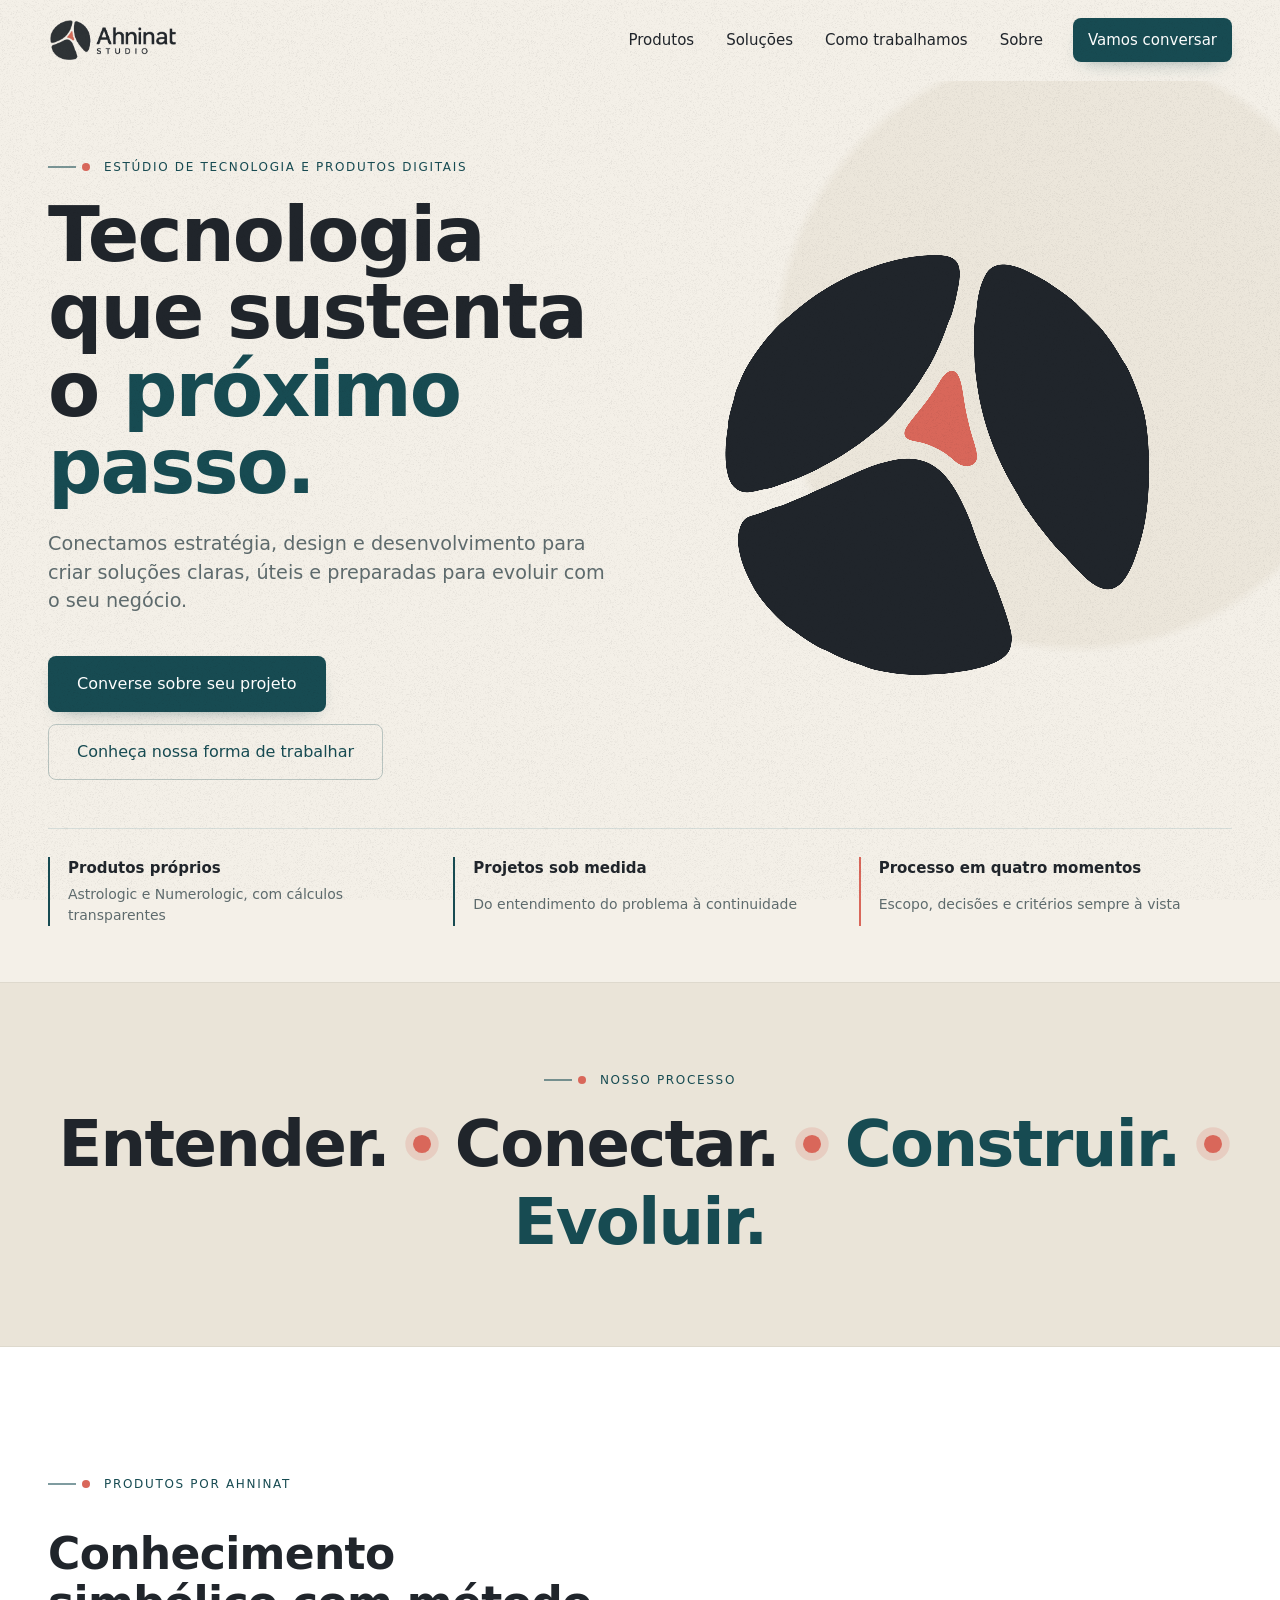
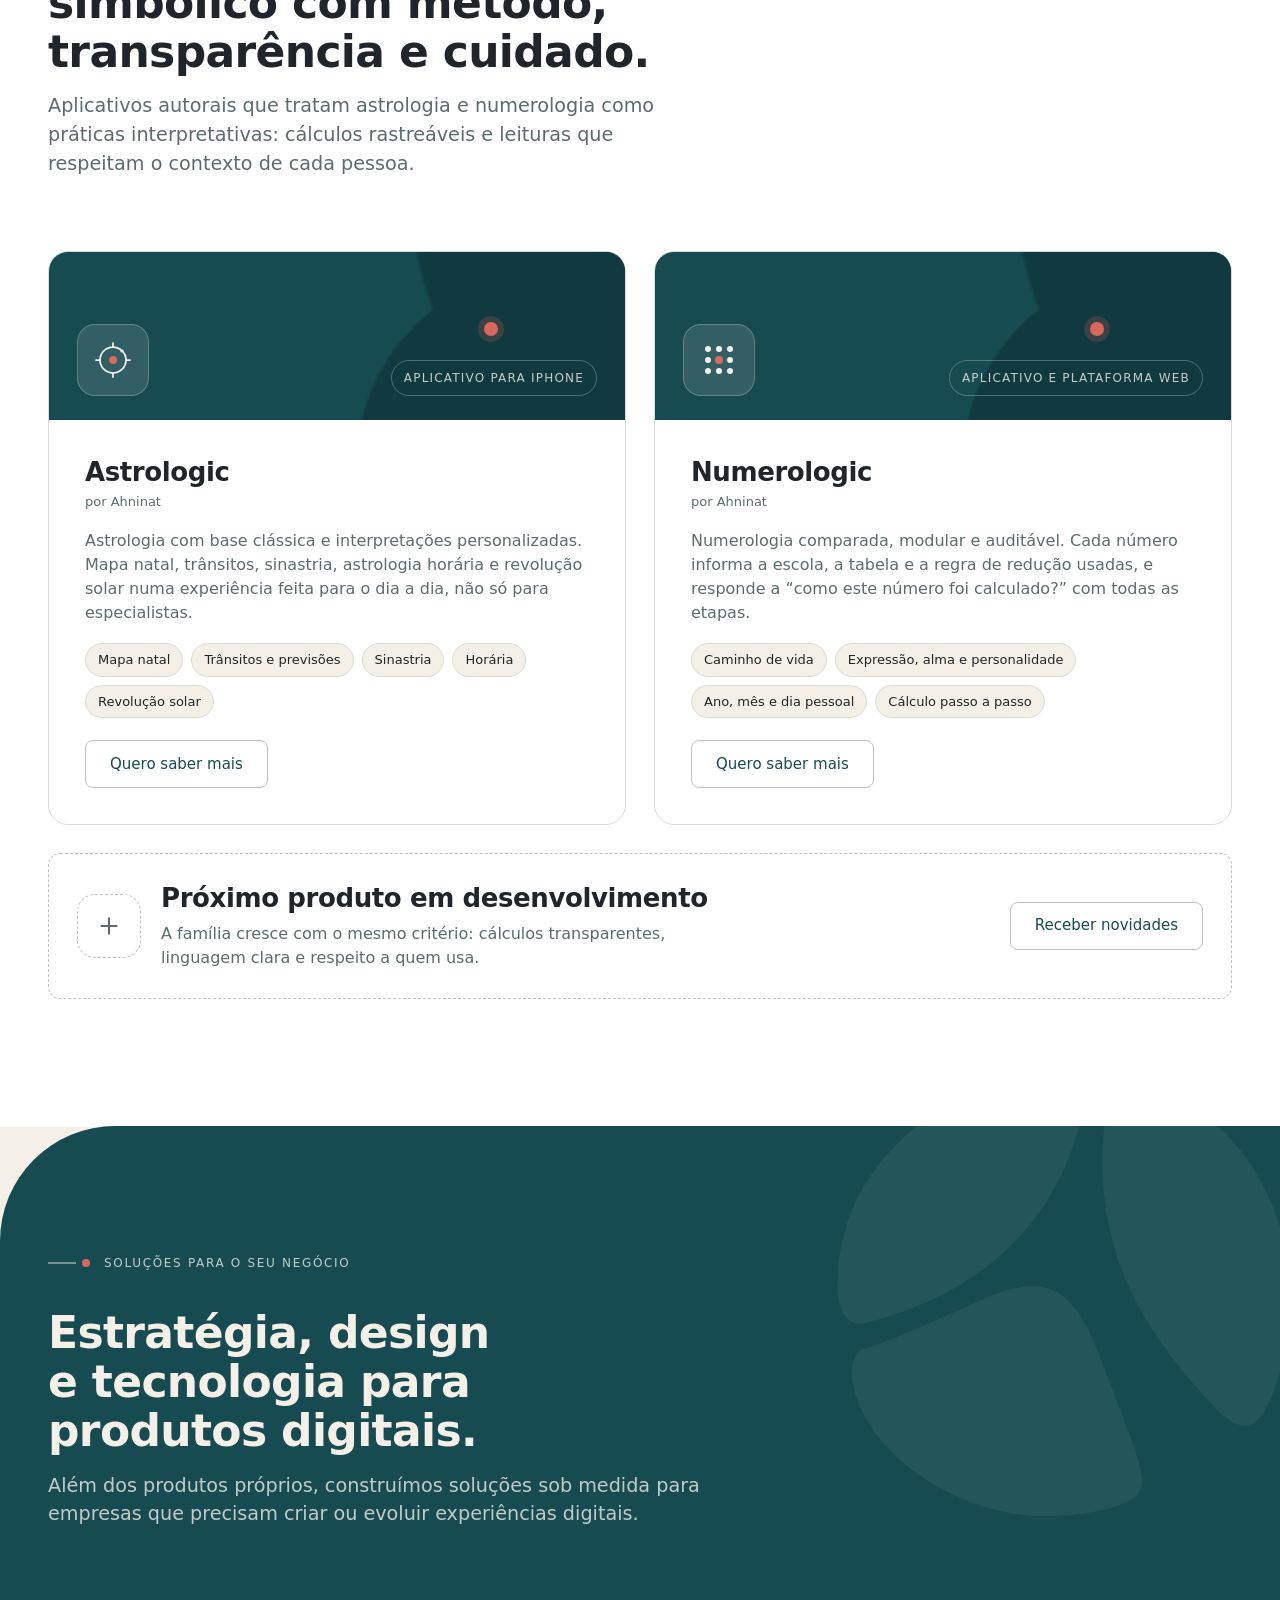
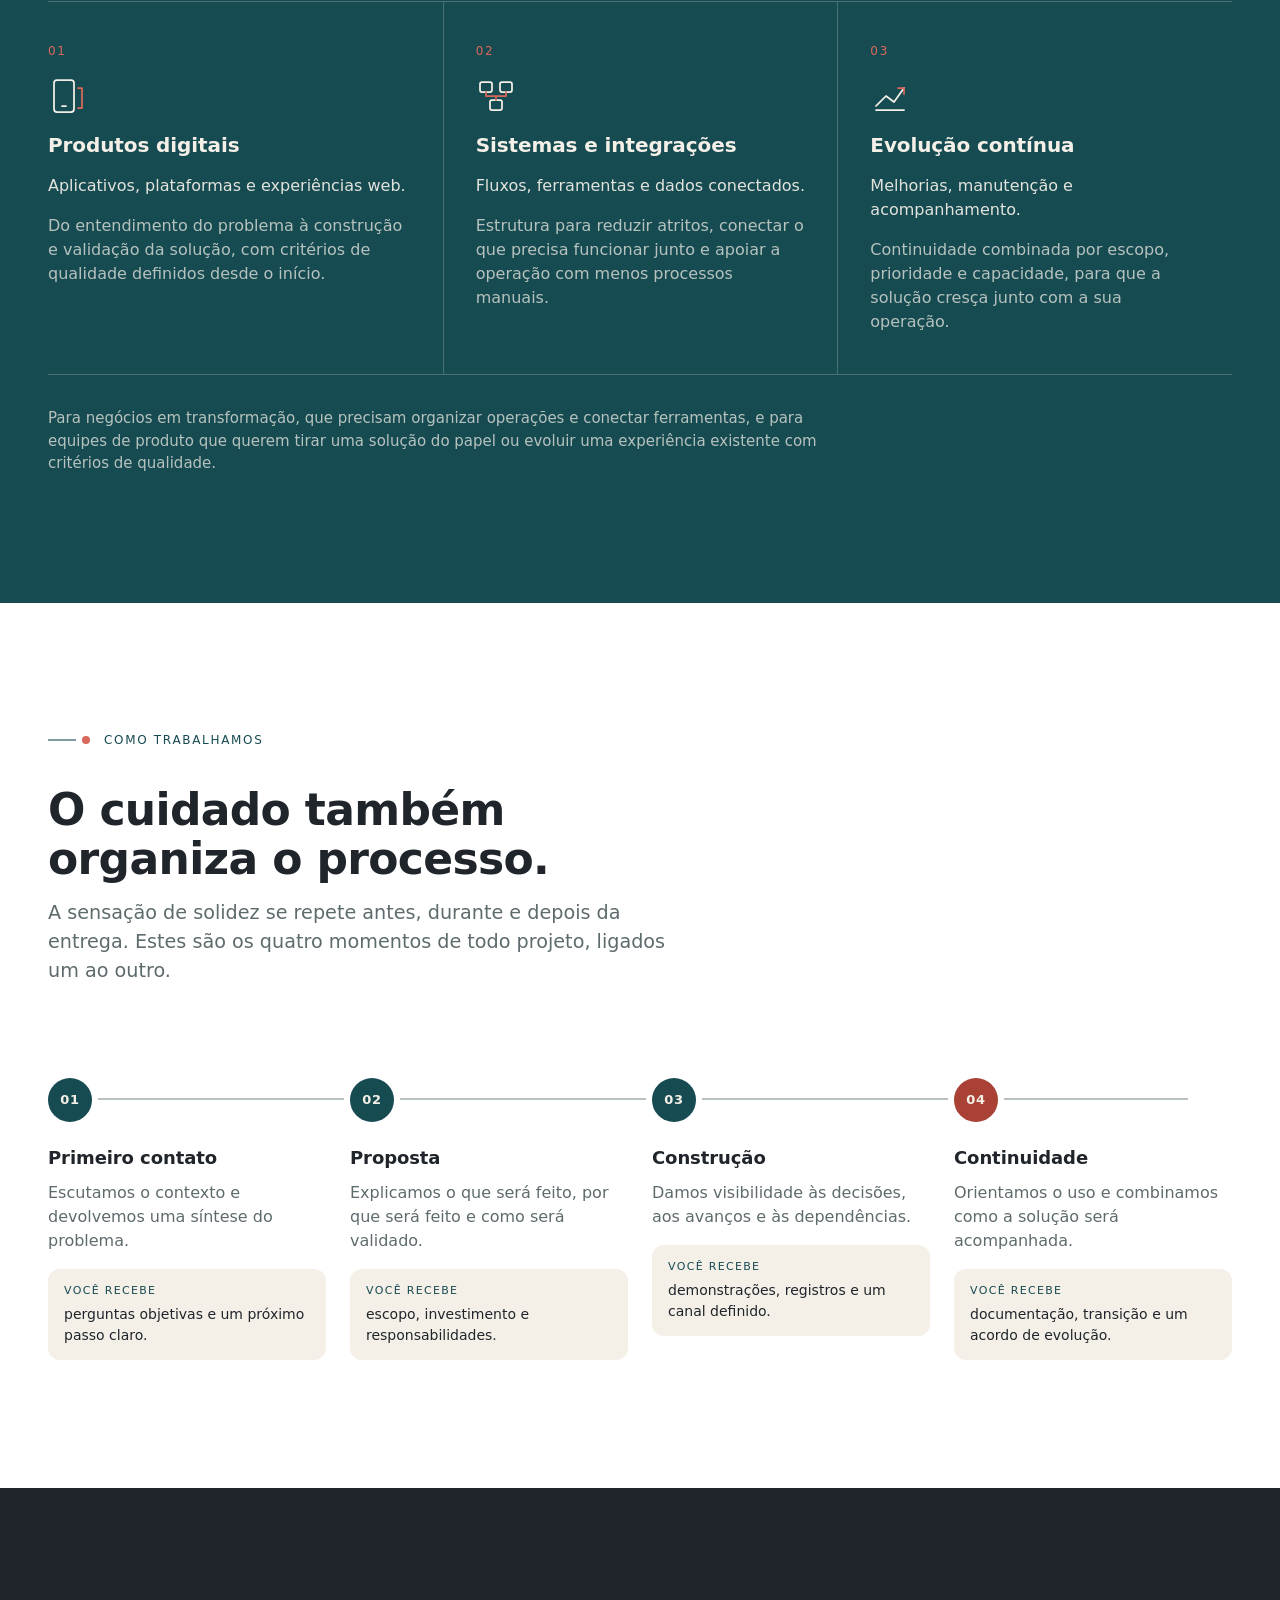
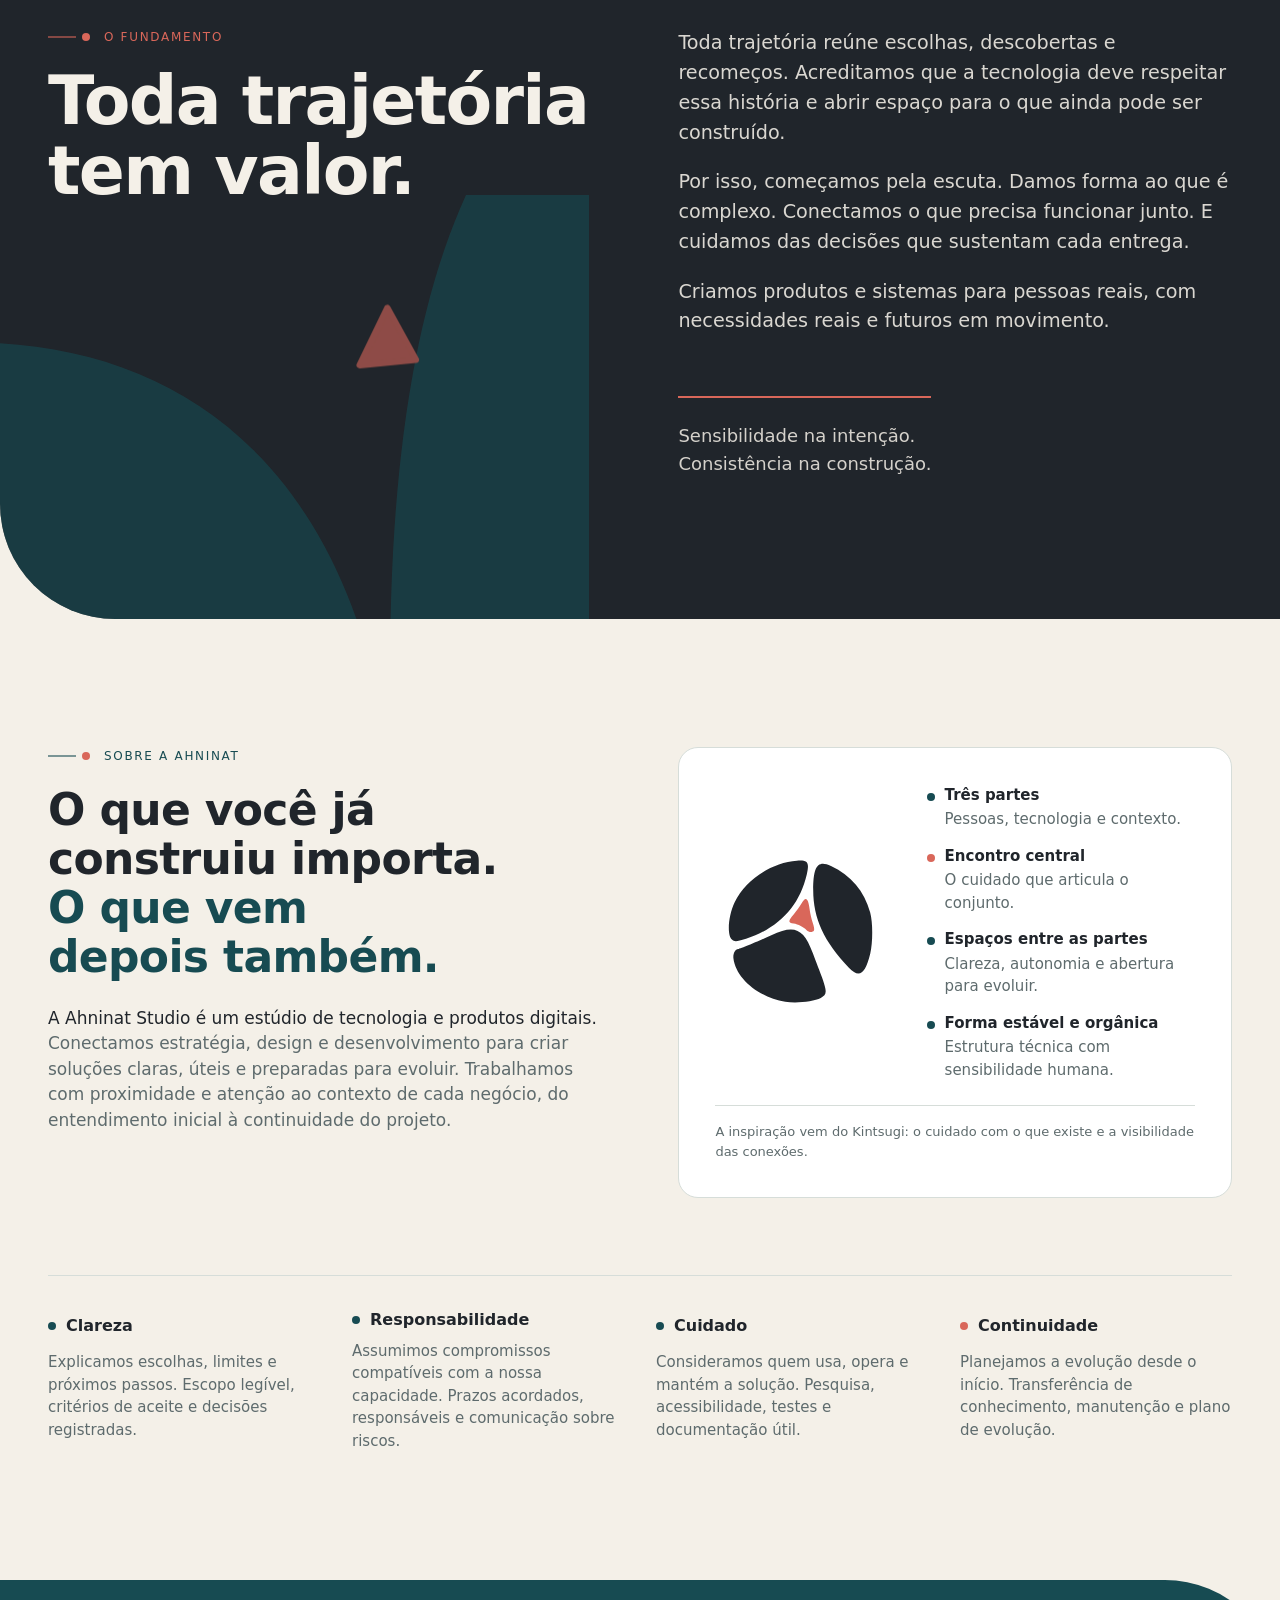
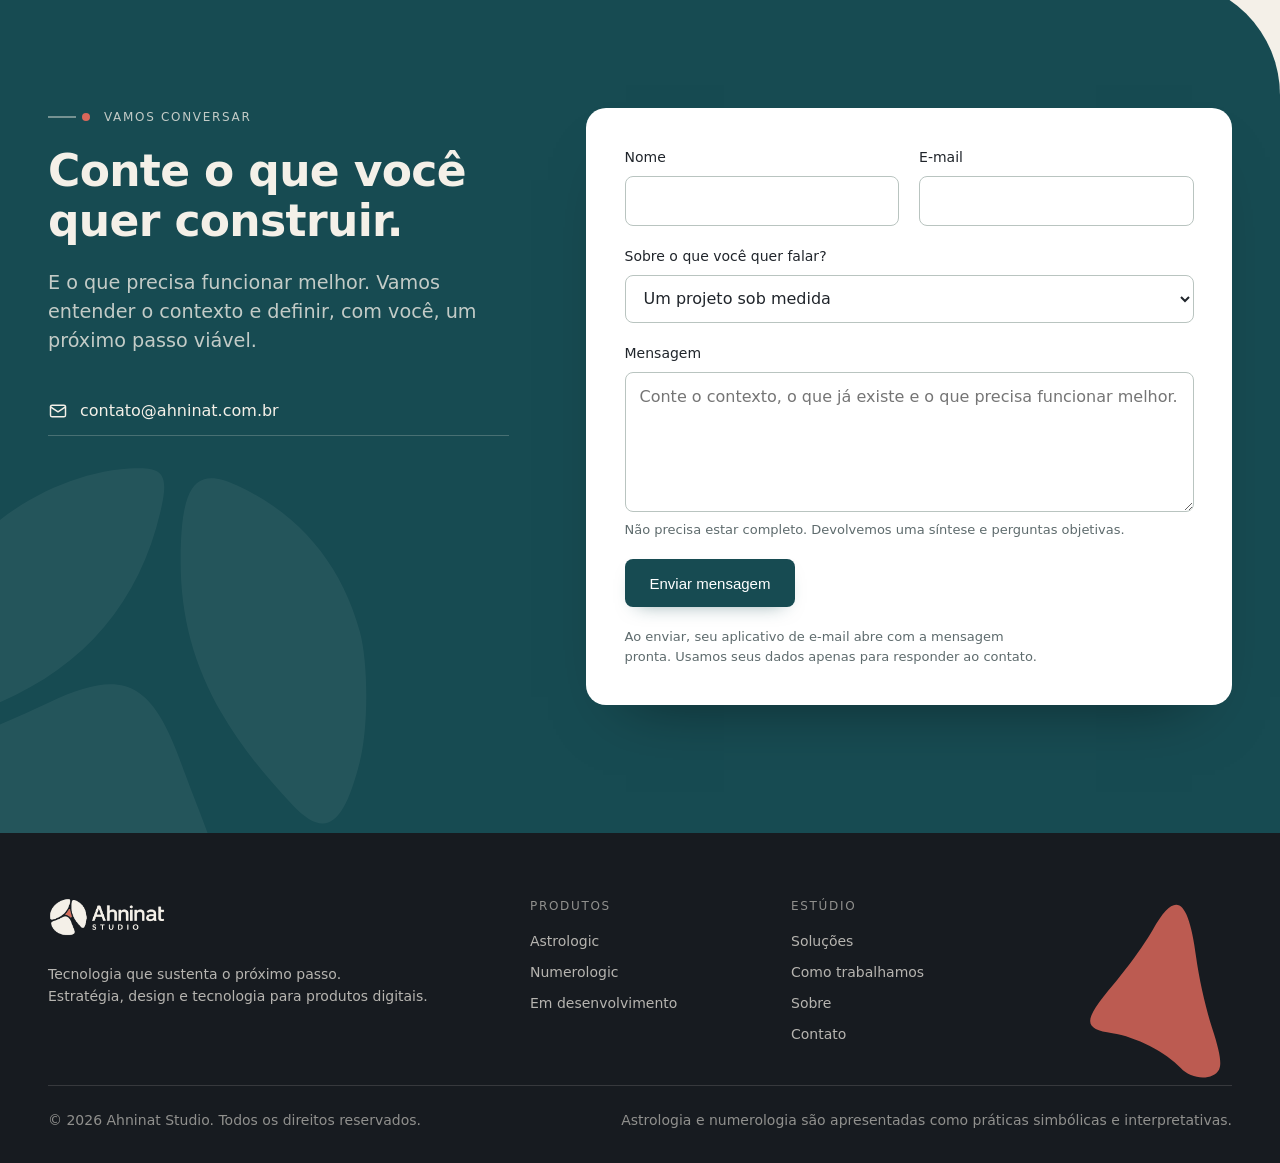
==== commit 34d13439: "Rodapé: só a conexão coral como marca, em coluna própria As três partes do símbolo já aparecem na se" ====
--- a/index.html
+++ b/index.html
@@ -59,6 +59,10 @@
     <path fill="currentColor" d="M 81.539 174.956 C 50.827 170.129 24.033 147.661 21.370 124.500 C 20.798 119.527 23.292 114.000 26.107 114.000 C 28.151 114.000 51.191 104.453 65.389 97.724 C 92.182 85.025 102.701 89.471 113.362 118.000 C 114.698 121.575 118.031 130.350 120.769 137.500 C 130.599 163.169 130.800 166.465 122.788 170.611 C 114.519 174.889 94.517 176.996 81.539 174.956 Z"/>
     <path fill="currentColor" d="M 155.415 135.601 C 126.554 105.433 114.000 78.176 114.000 45.681 C 114.000 17.400 119.236 10.240 134.663 17.424 C 157.927 28.255 173.318 46.556 180.143 71.500 C 183.323 83.123 183.345 106.719 180.187 119.387 C 174.154 143.594 167.333 148.058 155.415 135.601 Z"/>
     <path fill="currentColor" d="M 19.626 102.833 C 13.698 97.670 15.375 75.020 22.832 59.511 C 35.301 33.578 65.811 13.216 95.083 11.290 C 107.818 10.452 109.788 13.187 106.532 27.188 C 97.951 64.099 73.954 89.482 36.000 101.794 C 25.048 105.347 22.685 105.497 19.626 102.833 Z"/>
+  </symbol>
+  <!-- Só a conexão (a peça coral), enquadrada justa: marca d'água do rodapé -->
+  <symbol id="conexao-ahninat" viewBox="83 51 34 45">
+    <path fill="currentColor" d="M 106.406 91.896 C 103.259 88.419 96.353 84.885 91.289 84.160 C 84.664 83.213 84.699 81.385 91.499 73.370 C 94.602 69.713 98.516 64.284 100.196 61.307 C 105.272 52.313 108.094 54.125 109.841 67.500 C 110.416 71.900 111.993 78.872 113.347 82.994 C 115.074 88.251 115.528 91.013 114.869 92.244 C 113.565 94.682 108.748 94.484 106.406 91.896 Z"/>
   </symbol>
 </svg>
 
@@ -456,7 +460,7 @@
 </main>
 
 <footer class="rodape">
-  <svg class="marca-dagua marca-dagua--rodape" aria-hidden="true"><use href="#partes-ahninat"/></svg>
+  <svg class="marca-dagua marca-dagua--rodape" aria-hidden="true"><use href="#conexao-ahninat"/></svg>
   <div class="container">
     <div class="rodape__grid">
       <div>
--- a/styles.css
+++ b/styles.css
@@ -171,7 +171,12 @@
 }
 .marca-dagua--direita { right: -6%; top: -8%; }
 .marca-dagua--esquerda { left: -10%; bottom: -14%; }
-.marca-dagua--rodape { right: -4%; top: -30%; width: clamp(280px, 30vw, 440px); opacity: 0.05; }
+/* Rodapé: só a conexão coral (as três partes já aparecem na seção de contato, à esquerda) */
+.marca-dagua--rodape {
+  right: max(24px, 4%); top: 46%; transform: translateY(-50%);
+  width: clamp(120px, 12vw, 180px); aspect-ratio: 34 / 45;
+  color: var(--coral); opacity: 0.85;
+}
 
 /* Entrada suave ao rolar (o JS acrescenta .revelado; sem JS, tudo aparece) */
 @media (prefers-reduced-motion: no-preference) {
@@ -775,7 +780,7 @@
 }
 .rodape__grid {
   display: grid;
-  grid-template-columns: 2fr 1fr 1fr;
+  grid-template-columns: 2fr 1fr 1fr 180px; /* a última coluna fica vazia: é o lugar da peça coral */
   gap: 40px;
   padding-bottom: 40px;
   border-bottom: 1px solid rgba(244, 240, 232, 0.14);
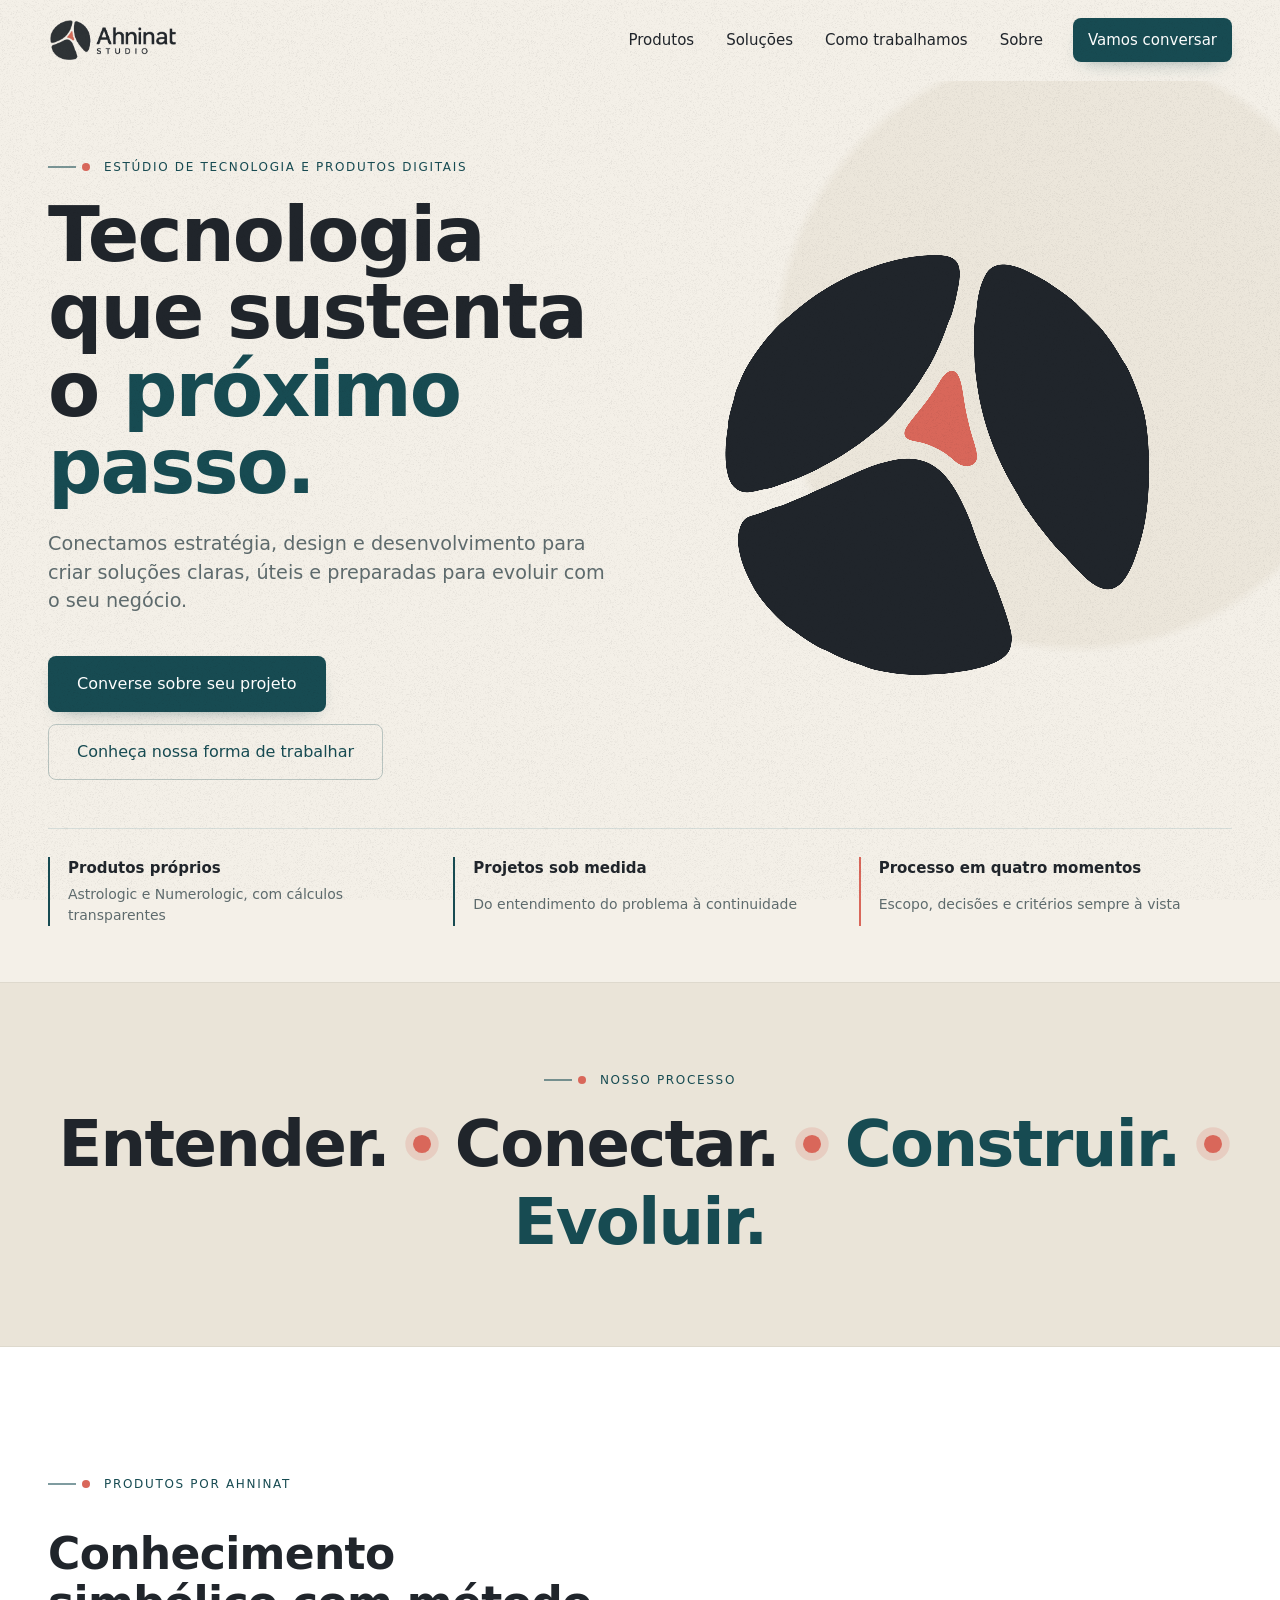
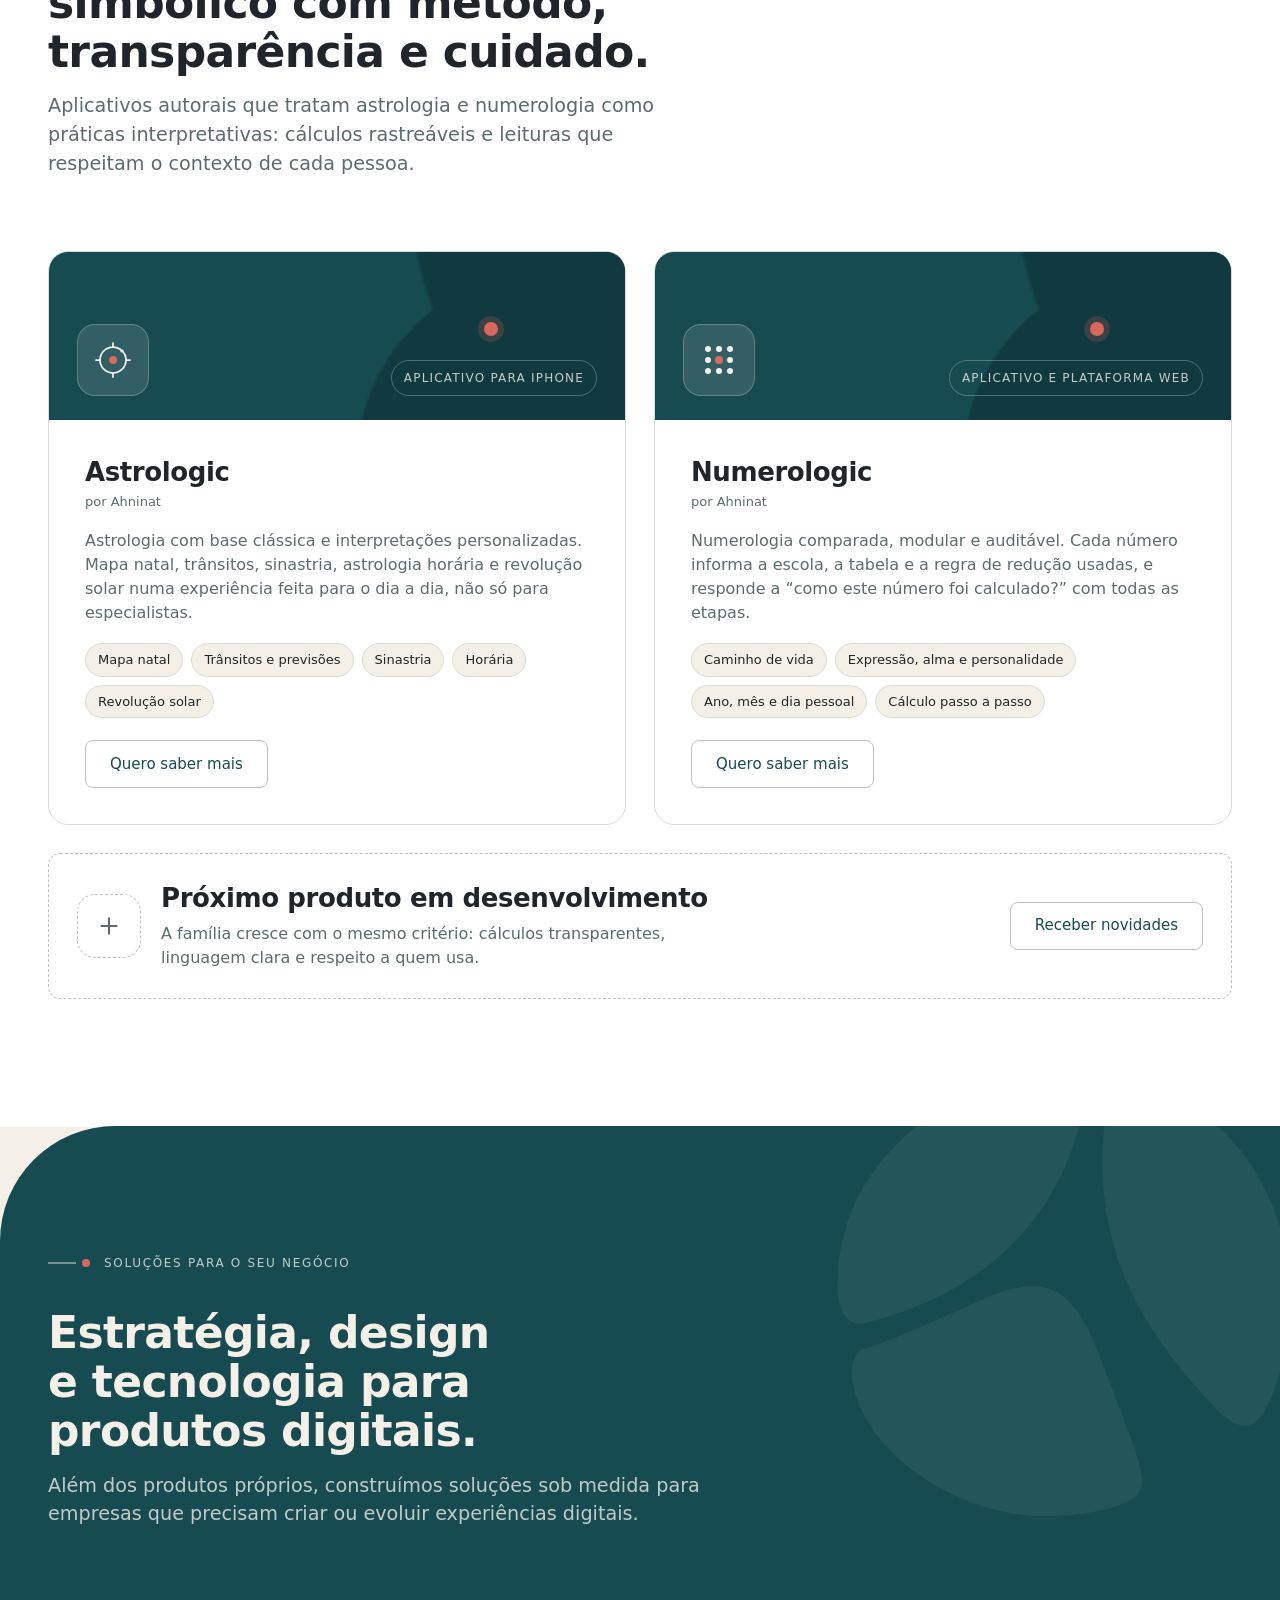
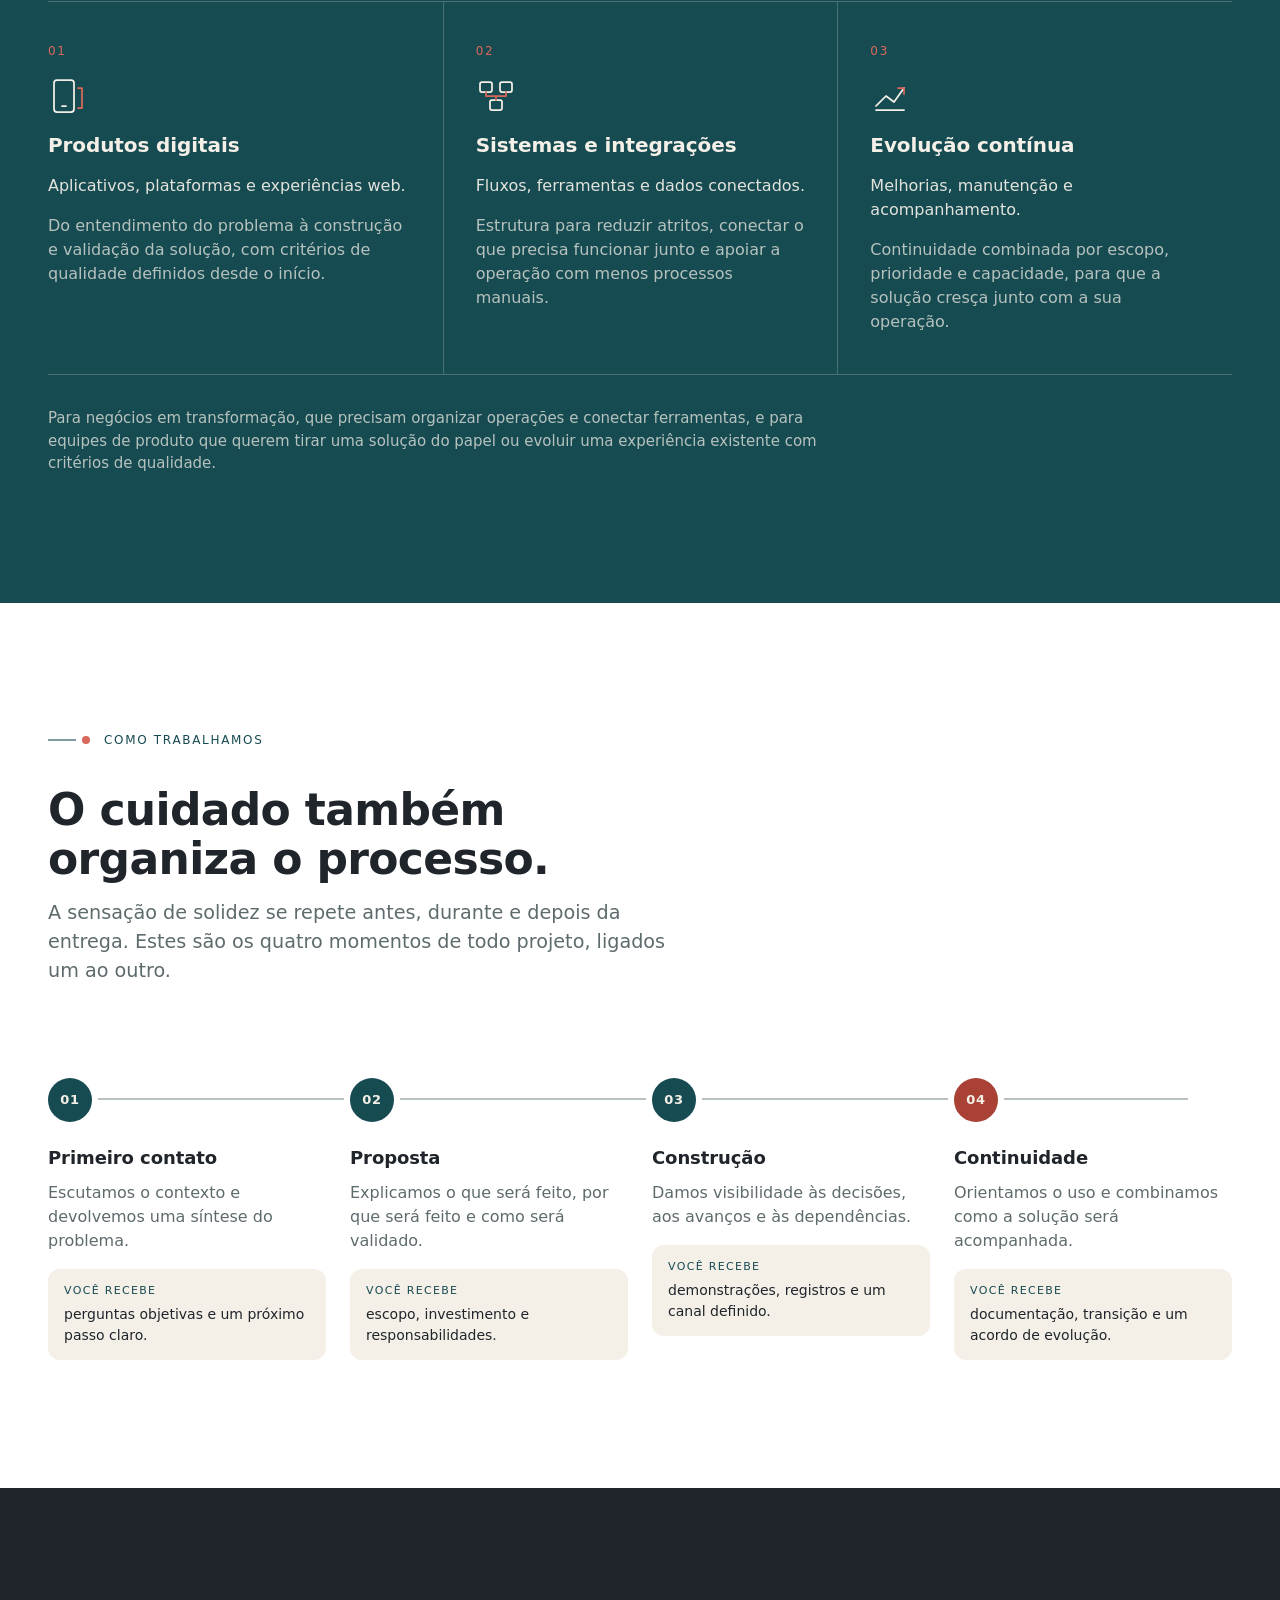
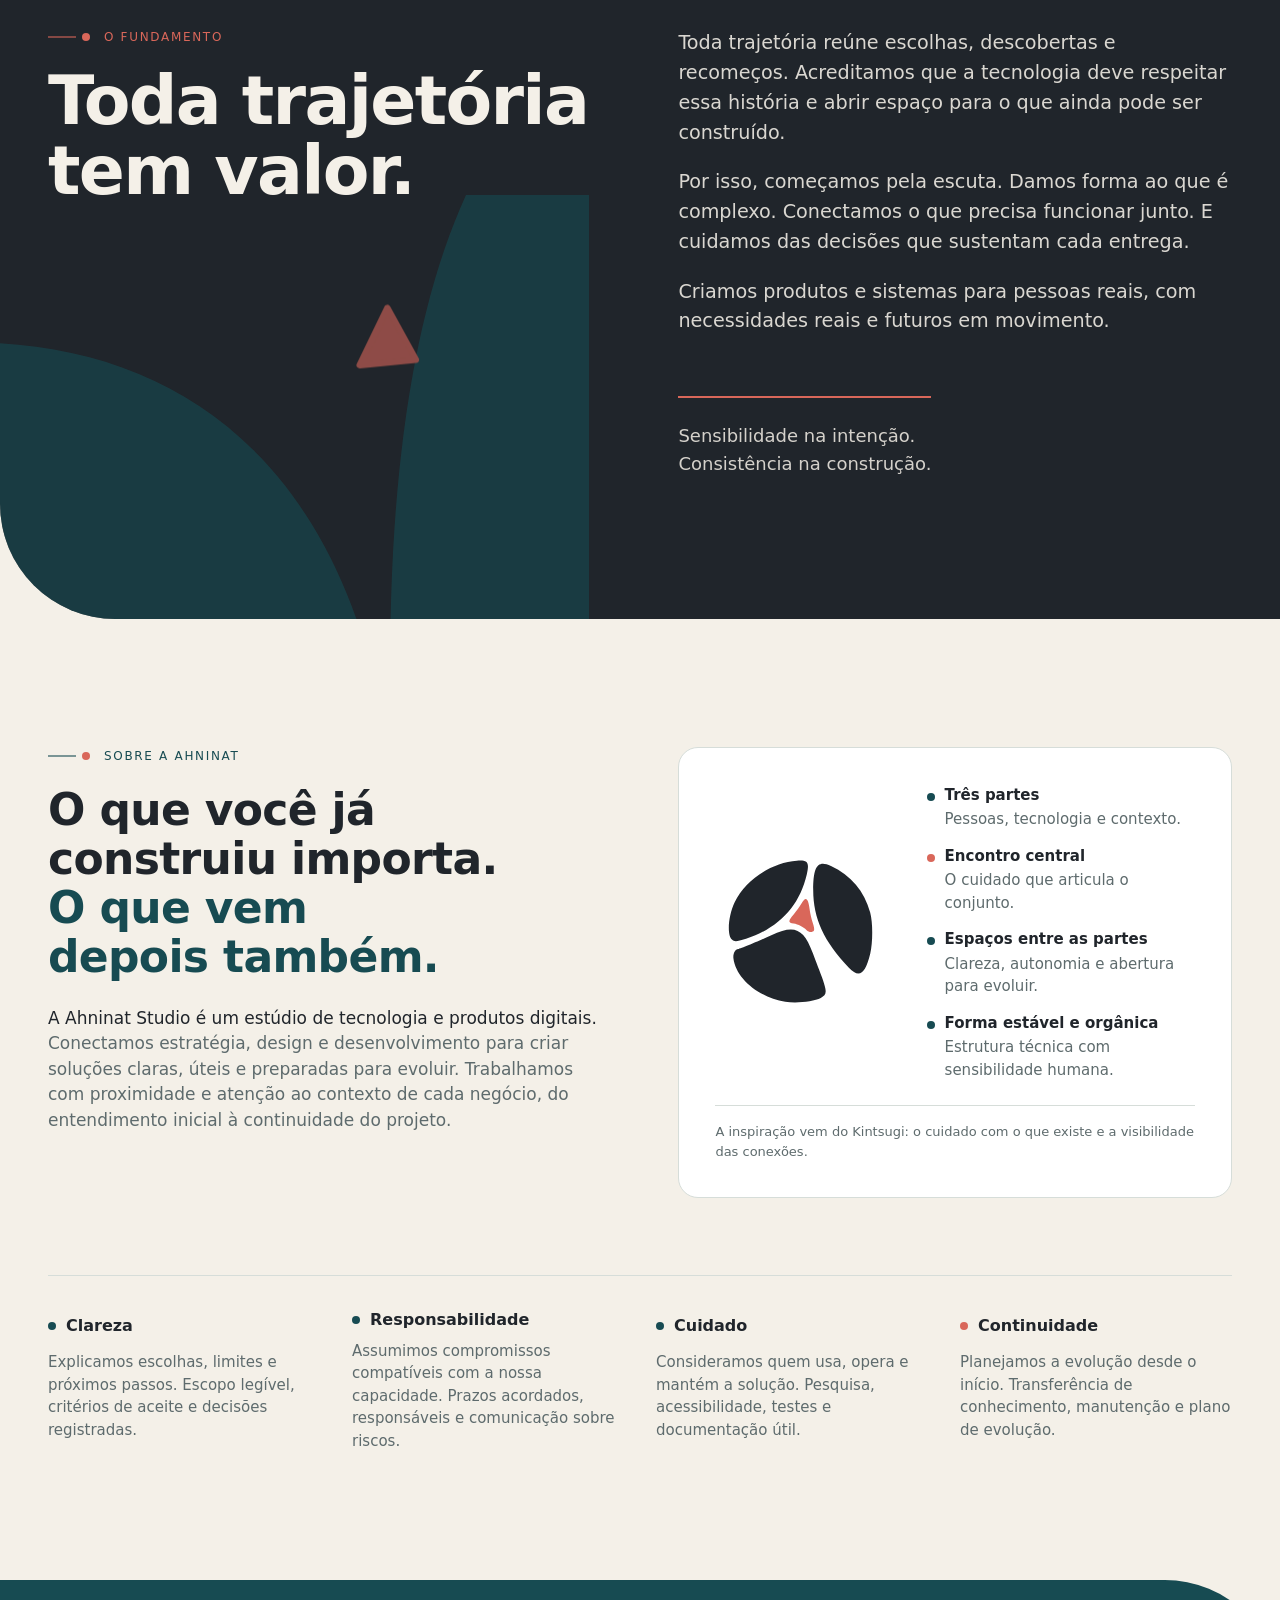
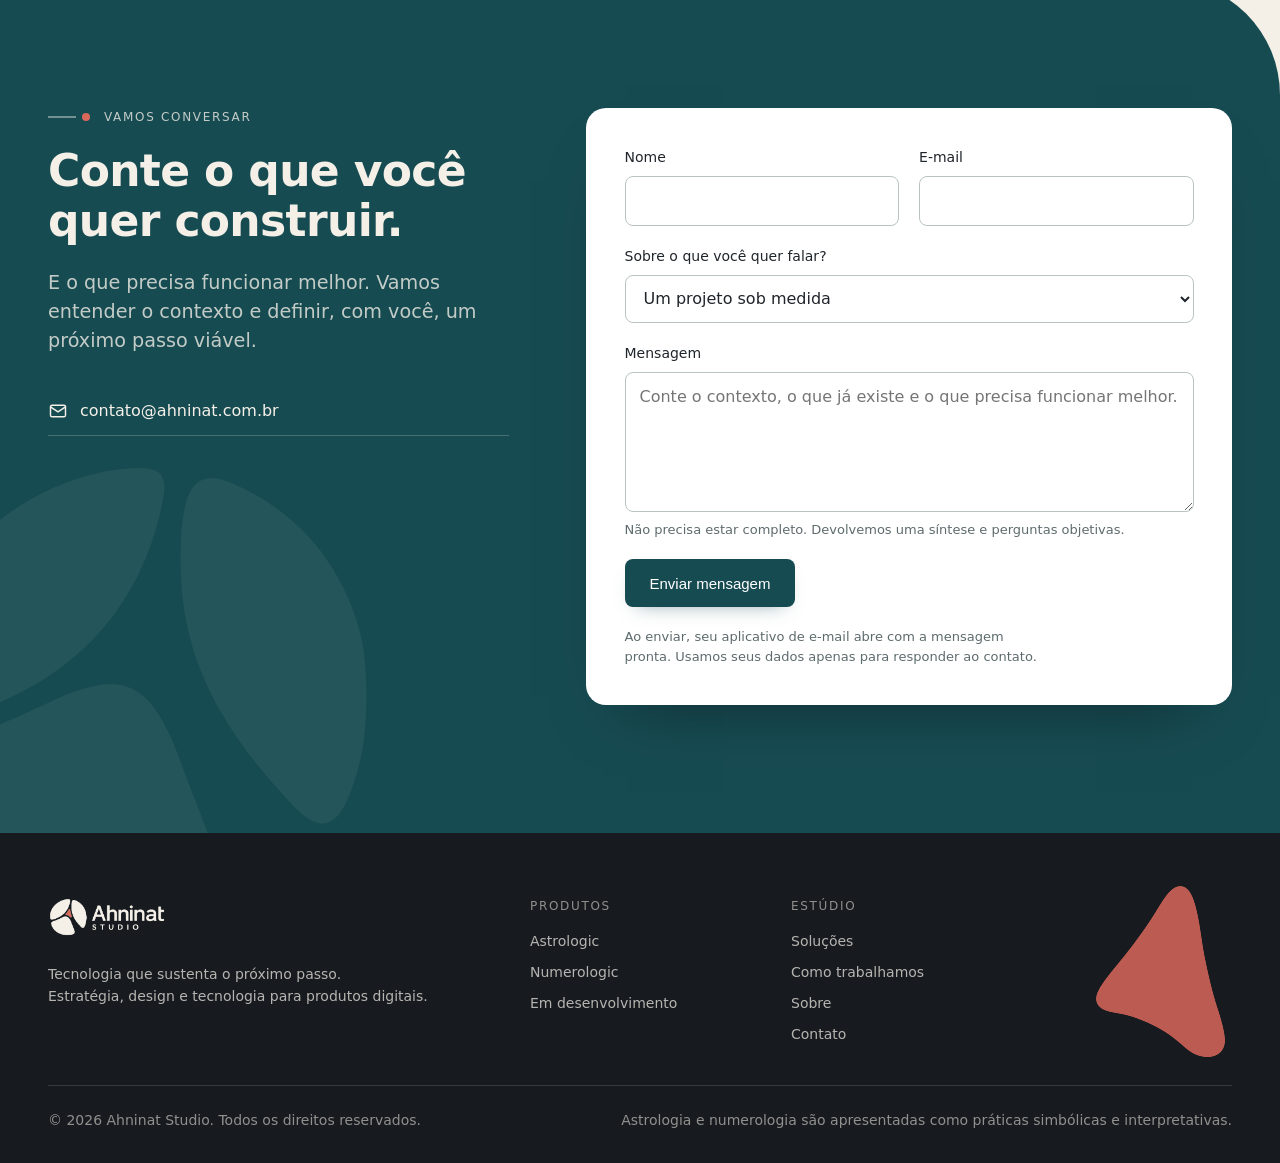
==== commit e21fb42d: "Rodapé: a conexão coral ganha o efeito líquido do hero O motor da animação vira a função animarLiqui" ====
--- a/index.html
+++ b/index.html
@@ -59,10 +59,6 @@
     <path fill="currentColor" d="M 81.539 174.956 C 50.827 170.129 24.033 147.661 21.370 124.500 C 20.798 119.527 23.292 114.000 26.107 114.000 C 28.151 114.000 51.191 104.453 65.389 97.724 C 92.182 85.025 102.701 89.471 113.362 118.000 C 114.698 121.575 118.031 130.350 120.769 137.500 C 130.599 163.169 130.800 166.465 122.788 170.611 C 114.519 174.889 94.517 176.996 81.539 174.956 Z"/>
     <path fill="currentColor" d="M 155.415 135.601 C 126.554 105.433 114.000 78.176 114.000 45.681 C 114.000 17.400 119.236 10.240 134.663 17.424 C 157.927 28.255 173.318 46.556 180.143 71.500 C 183.323 83.123 183.345 106.719 180.187 119.387 C 174.154 143.594 167.333 148.058 155.415 135.601 Z"/>
     <path fill="currentColor" d="M 19.626 102.833 C 13.698 97.670 15.375 75.020 22.832 59.511 C 35.301 33.578 65.811 13.216 95.083 11.290 C 107.818 10.452 109.788 13.187 106.532 27.188 C 97.951 64.099 73.954 89.482 36.000 101.794 C 25.048 105.347 22.685 105.497 19.626 102.833 Z"/>
-  </symbol>
-  <!-- Só a conexão (a peça coral), enquadrada justa: marca d'água do rodapé -->
-  <symbol id="conexao-ahninat" viewBox="83 51 34 45">
-    <path fill="currentColor" d="M 106.406 91.896 C 103.259 88.419 96.353 84.885 91.289 84.160 C 84.664 83.213 84.699 81.385 91.499 73.370 C 94.602 69.713 98.516 64.284 100.196 61.307 C 105.272 52.313 108.094 54.125 109.841 67.500 C 110.416 71.900 111.993 78.872 113.347 82.994 C 115.074 88.251 115.528 91.013 114.869 92.244 C 113.565 94.682 108.748 94.484 106.406 91.896 Z"/>
   </symbol>
 </svg>
 
@@ -460,7 +456,29 @@
 </main>
 
 <footer class="rodape">
-  <svg class="marca-dagua marca-dagua--rodape" aria-hidden="true"><use href="#conexao-ahninat"/></svg>
+  <!-- A conexão coral, viva como no hero: mesmo filtro gooey, gotas e a ponta que escorre.
+       O viewBox (64 × 80) sobra em volta da peça (34 × 45, em x 83..117 e y 51..95) para as gotas caírem. -->
+  <svg class="rodape__liquido" viewBox="64 36 64 80" aria-hidden="true" focusable="false">
+    <defs>
+      <filter id="liquido-rodape" filterUnits="userSpaceOnUse" x="64" y="36" width="64" height="80" color-interpolation-filters="sRGB">
+        <feTurbulence type="fractalNoise" baseFrequency="0.09 0.12" numOctaves="1" seed="7" result="ondas"/>
+        <feDisplacementMap in="SourceGraphic" in2="ondas" scale="0.6" xChannelSelector="R" yChannelSelector="G" result="forma"/>
+        <feGaussianBlur in="forma" stdDeviation="1.25" result="suave"/>
+        <feColorMatrix in="suave" type="matrix" values="1 0 0 0 0  0 1 0 0 0  0 0 1 0 0  0 0 0 20 -9" result="goo"/>
+        <feComposite in="forma" in2="goo" operator="atop"/>
+      </filter>
+    </defs>
+    <g class="liquido" filter="url(#liquido-rodape)">
+      <g>
+        <g class="liquido__gotas" fill="currentColor">
+          <g data-parte="0" data-raio="2.2" data-comprimento="5" data-queda="8" data-periodo="6.5" opacity="0"><path/><ellipse rx="0" ry="0"/></g>
+          <g data-parte="0" data-raio="1.9" data-comprimento="4" data-queda="9" data-periodo="8" opacity="0"><path/><ellipse rx="0" ry="0"/></g>
+        </g>
+        <g class="liquido__bolha-coral" fill="currentColor" opacity="0"><path/><ellipse rx="0" ry="0"/></g>
+        <path class="conexao" fill="currentColor" d="M 106.406 91.896 C 103.259 88.419 96.353 84.885 91.289 84.160 C 84.664 83.213 84.699 81.385 91.499 73.370 C 94.602 69.713 98.516 64.284 100.196 61.307 C 105.272 52.313 108.094 54.125 109.841 67.500 C 110.416 71.900 111.993 78.872 113.347 82.994 C 115.074 88.251 115.528 91.013 114.869 92.244 C 113.565 94.682 108.748 94.484 106.406 91.896 Z"/>
+      </g>
+    </g>
+  </svg>
   <div class="container">
     <div class="rodape__grid">
       <div>
--- a/styles.css
+++ b/styles.css
@@ -171,12 +171,19 @@
 }
 .marca-dagua--direita { right: -6%; top: -8%; }
 .marca-dagua--esquerda { left: -10%; bottom: -14%; }
-/* Rodapé: só a conexão coral (as três partes já aparecem na seção de contato, à esquerda) */
-.marca-dagua--rodape {
-  right: max(24px, 4%); top: 46%; transform: translateY(-50%);
-  width: clamp(120px, 12vw, 180px); aspect-ratio: 34 / 45;
+/* Rodapé: só a conexão coral, viva (as três partes já aparecem na seção de contato, à esquerda).
+   A caixa do SVG (64 × 80 unidades) é maior que a peça (34 × 45) para as gotas terem onde cair:
+   sobram 12 unidades à direita da peça e o centro dela fica 2,5 unidades acima do centro da caixa. */
+.rodape__liquido {
+  --u: clamp(3.5px, 0.353vw, 5.3px); /* 1 unidade do viewBox: a peça (34 unidades) mede de 120 a 180 px */
+  position: absolute;
+  right: calc(max(24px, 4%) - 12 * var(--u));
+  top: calc(40% + 2.5 * var(--u)); transform: translateY(-50%); /* a ponta de baixo escorre até 10 unidades */
+  width: calc(64 * var(--u)); aspect-ratio: 64 / 80;
   color: var(--coral); opacity: 0.85;
-}
+  pointer-events: none; /* a caixa transparente passa por cima da coluna Estúdio */
+}
+.rodape__liquido .conexao { pointer-events: visiblePainted; } /* só a peça sente o ponteiro */
 
 /* Entrada suave ao rolar (o JS acrescenta .revelado; sem JS, tudo aparece) */
 @media (prefers-reduced-motion: no-preference) {
@@ -339,12 +346,12 @@
   color: var(--grafite);
 }
 .logo-liquido { display: block; width: 100%; height: 100%; }
-.logo-liquido .liquido .conexao { animation: none; }
+.liquido .conexao { animation: none; }
 
 @media (prefers-reduced-motion: reduce) {
-  .logo-liquido .liquido { filter: none; }
-  .logo-liquido .liquido__gotas,
-  .logo-liquido .liquido__bolha-coral { display: none; }
+  .liquido { filter: none; }
+  .liquido__gotas,
+  .liquido__bolha-coral { display: none; }
 }
 
 /* A conexão coral acende quando o campo assenta (seções com os campos ao fundo) */
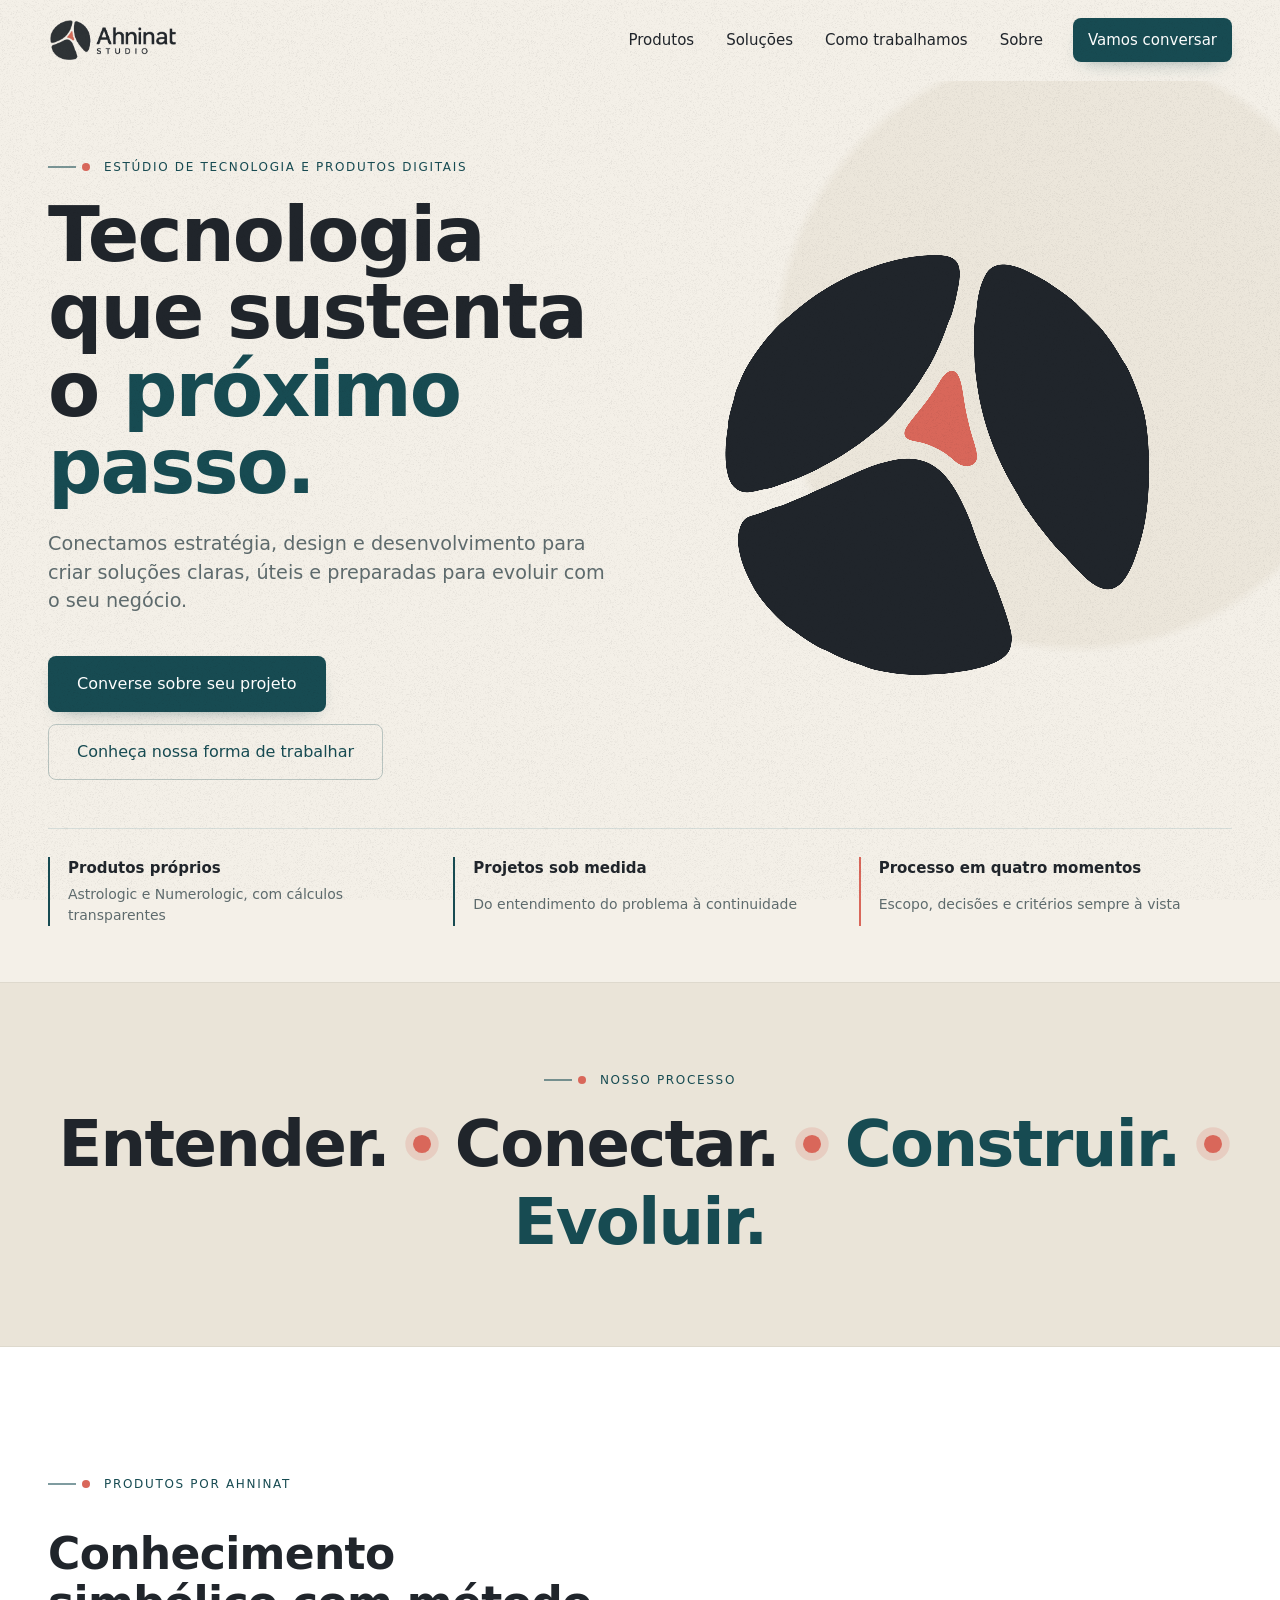
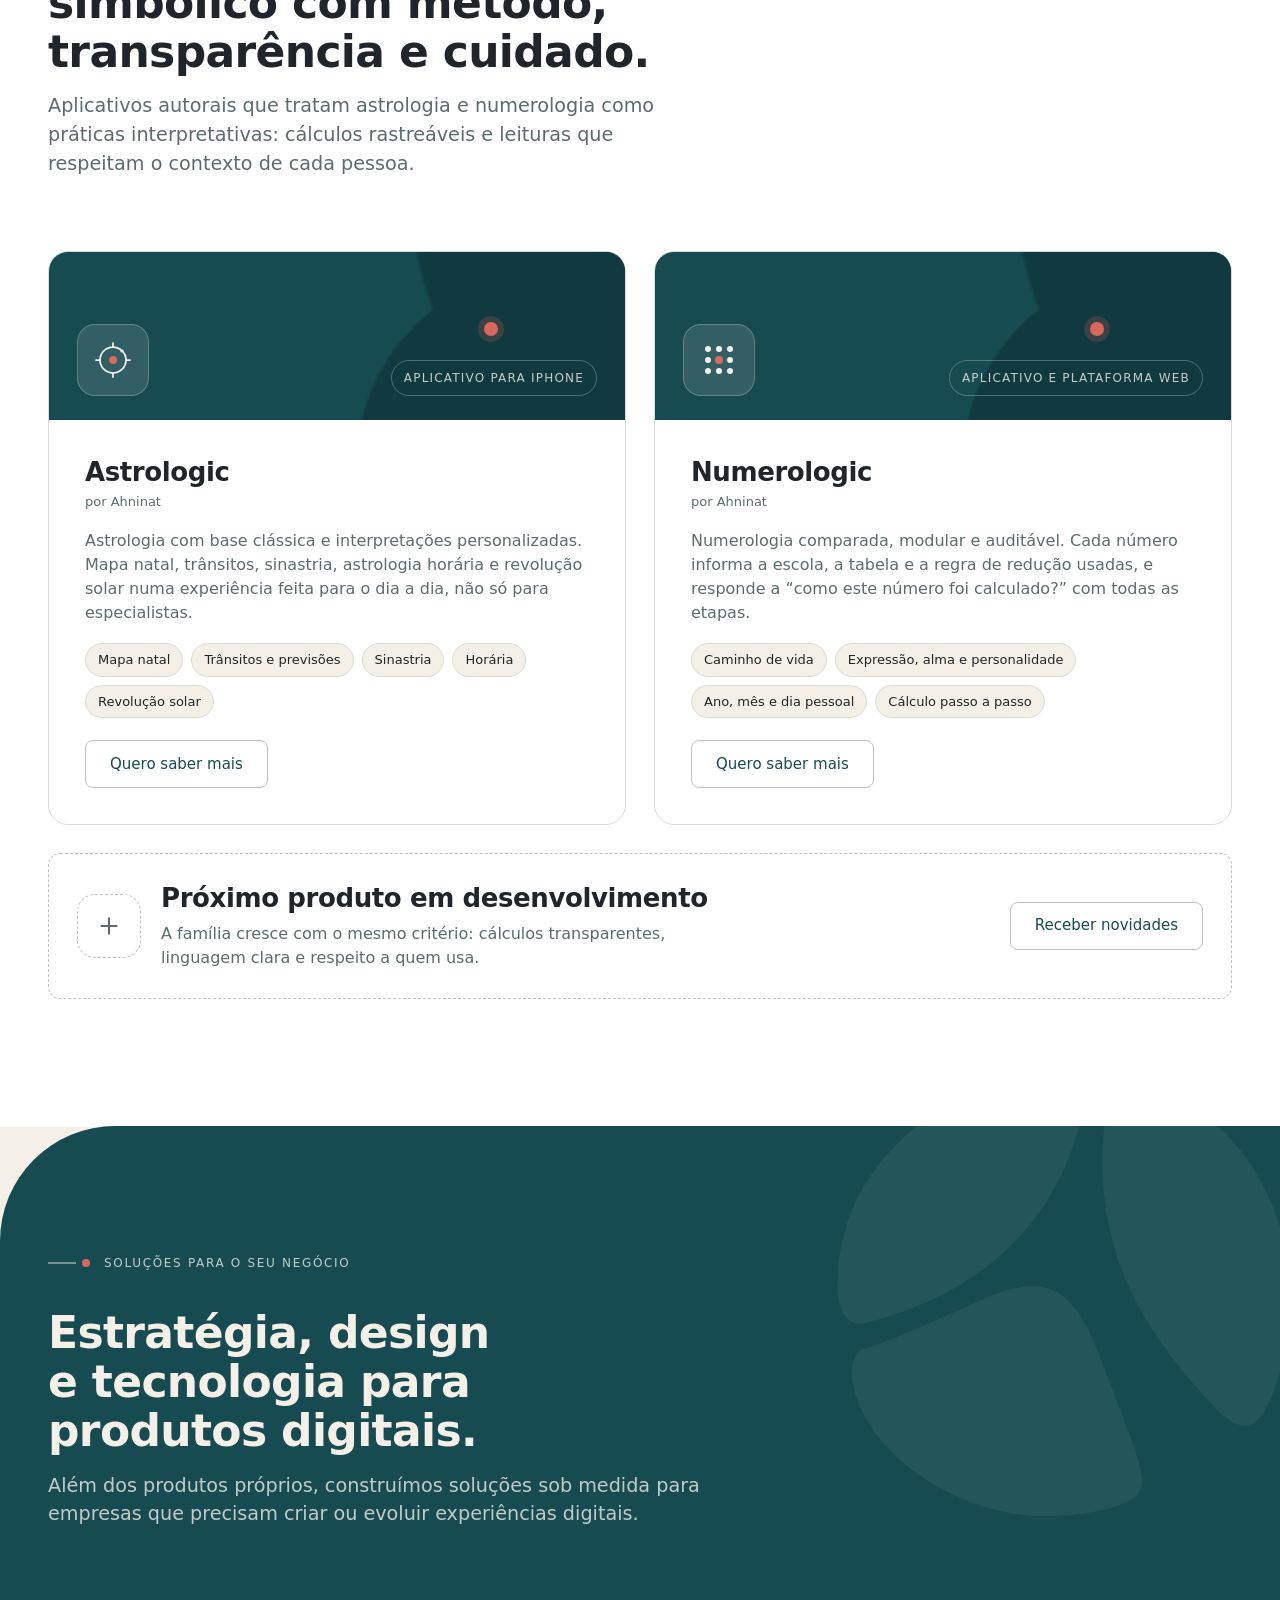
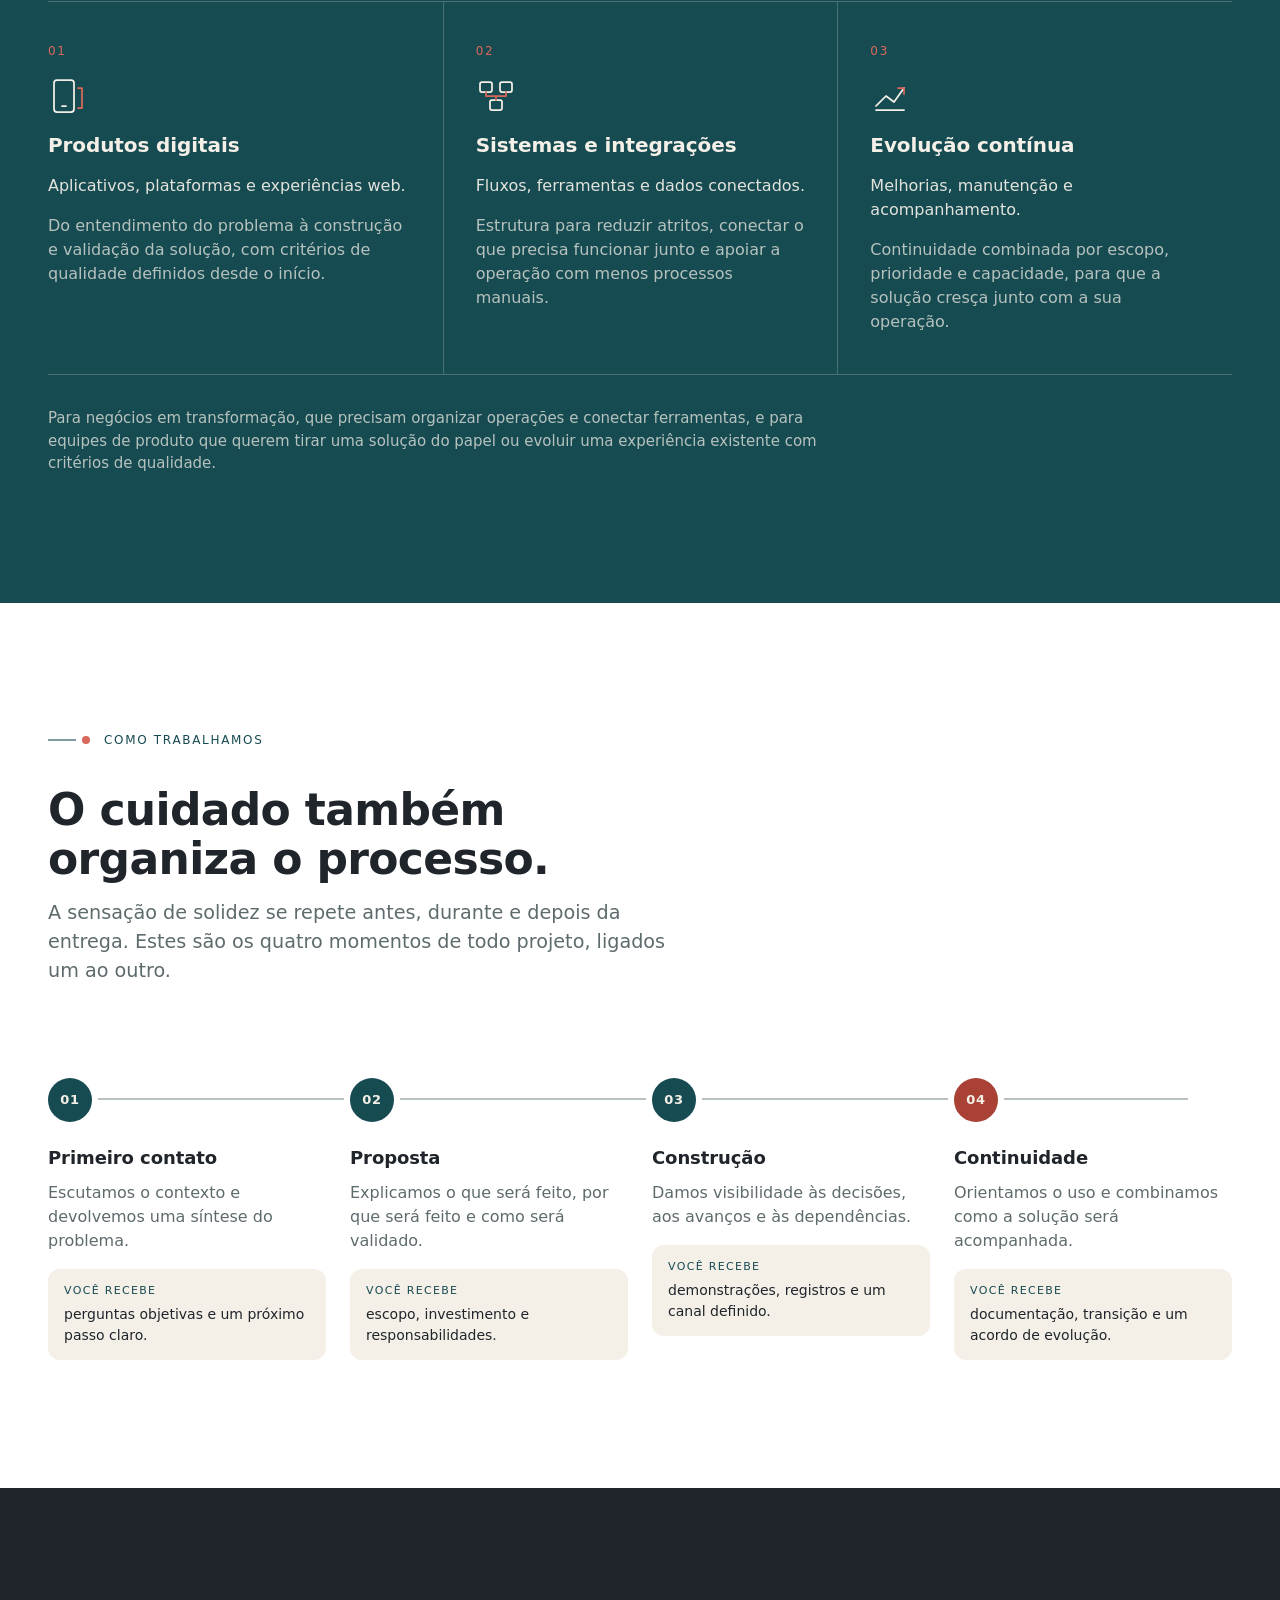
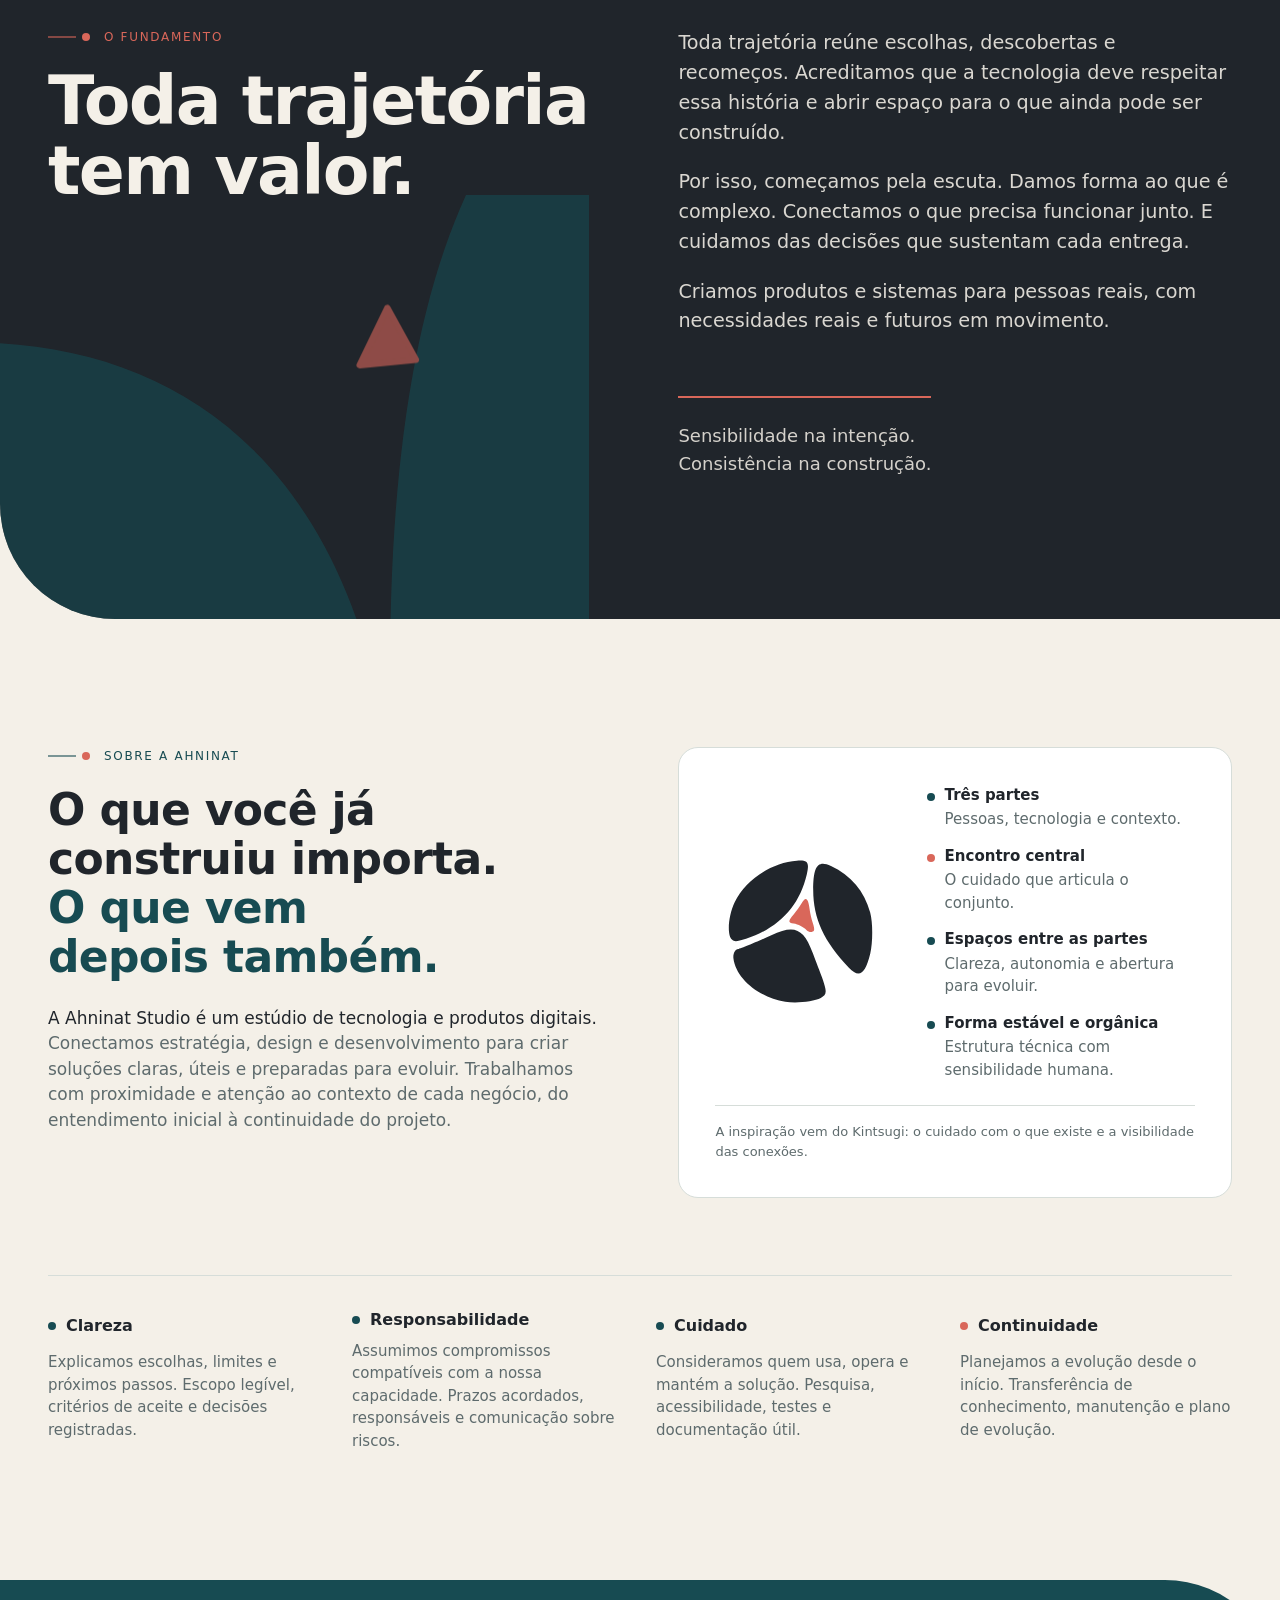
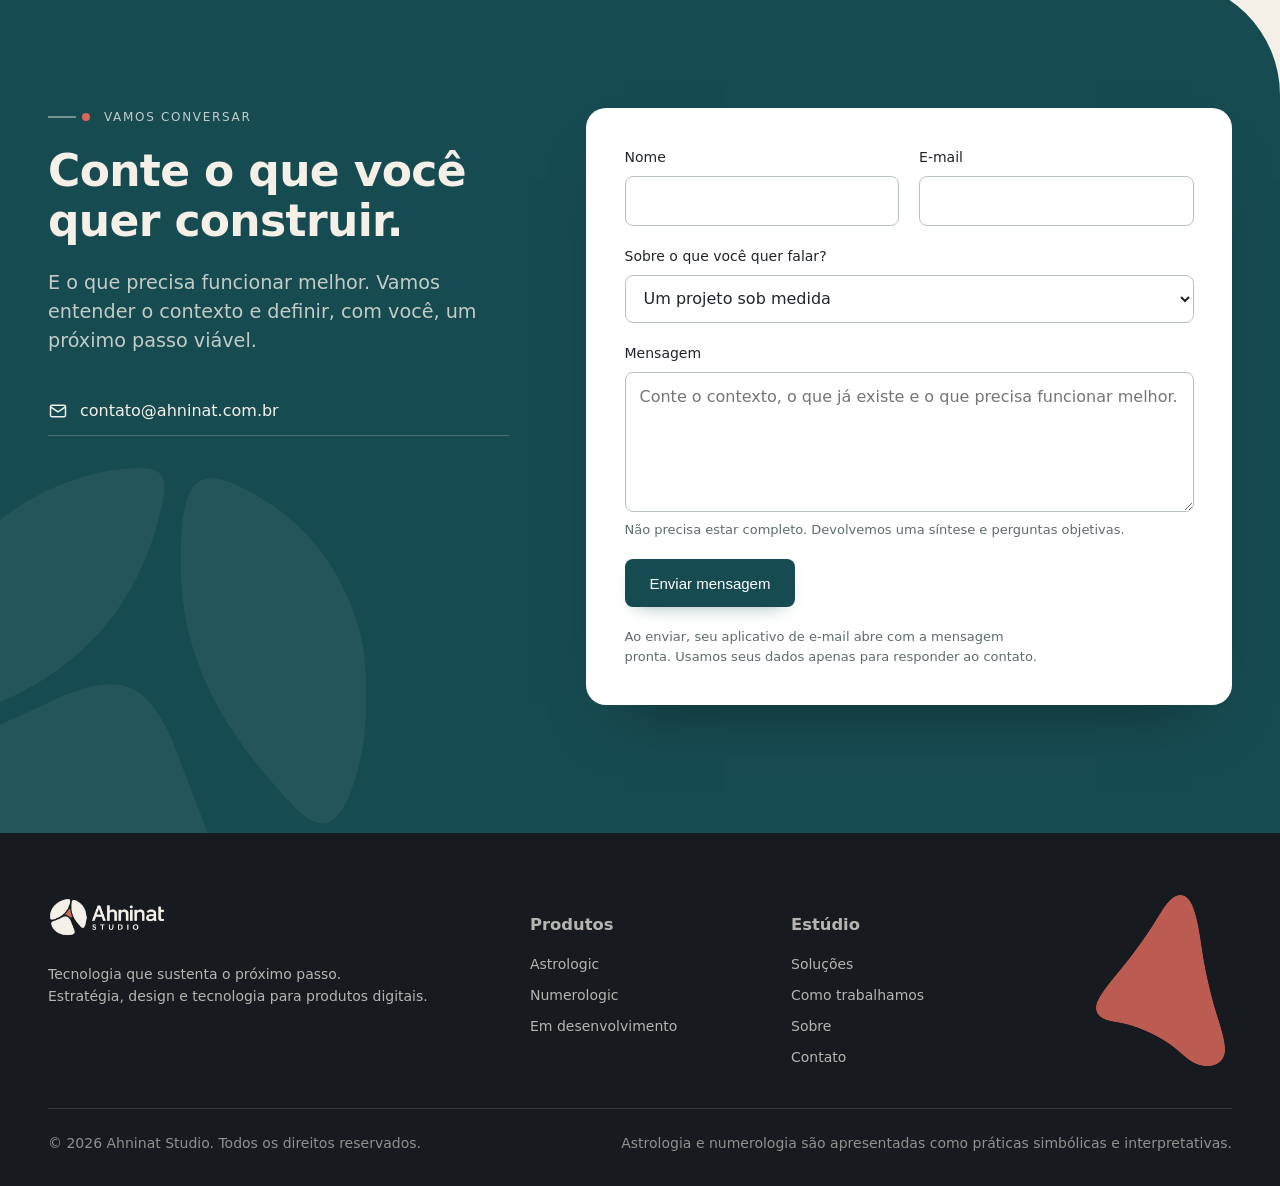
==== commit 08a101dc: "SEO: verificador do site, dados estruturados e metadados de rastreamento Adiciona scripts/verificar-" ====
--- a/index.html
+++ b/index.html
@@ -4,9 +4,16 @@
   <meta charset="utf-8">
   <meta name="viewport" content="width=device-width, initial-scale=1, viewport-fit=cover">
   <title>Ahninat Studio | Tecnologia que sustenta o próximo passo</title>
-  <meta name="description" content="Ahninat Studio é um estúdio de tecnologia e produtos digitais. Estratégia, design e desenvolvimento para produtos, sistemas e integrações, com processo claro e preparado para a continuidade. Criadores do Astrologic e do Numerologic.">
+  <meta name="description" content="Estúdio de tecnologia e produtos digitais: estratégia, design e desenvolvimento para soluções sob medida, além do Astrologic e do Numerologic.">
+  <meta name="robots" content="index, follow">
   <meta name="theme-color" content="#174B52">
   <link rel="canonical" href="https://bessaq.github.io/ahninat-studio/">
+  <link rel="alternate" hreflang="pt-BR" href="https://bessaq.github.io/ahninat-studio/">
+  <link rel="alternate" hreflang="x-default" href="https://bessaq.github.io/ahninat-studio/">
+
+  <!-- Verificação de propriedade: cole aqui o código gerado pelo Google Search Console e pelo Bing Webmaster Tools.
+       <meta name="google-site-verification" content="COLE_O_CODIGO_AQUI">
+       <meta name="msvalidate.01" content="COLE_O_CODIGO_AQUI"> -->
 
   <meta property="og:type" content="website">
   <meta property="og:locale" content="pt_BR">
@@ -31,15 +38,60 @@
   <script type="application/ld+json">
   {
     "@context": "https://schema.org",
-    "@type": "Organization",
-    "name": "Ahninat Studio",
-    "alternateName": "Ahninat",
-    "url": "https://bessaq.github.io/ahninat-studio/",
-    "logo": "https://bessaq.github.io/ahninat-studio/assets/icone-512.png",
-    "slogan": "Tecnologia que sustenta o próximo passo.",
-    "description": "Estúdio de tecnologia e produtos digitais. Estratégia, design e desenvolvimento para produtos, sistemas e integrações.",
-    "areaServed": "BR",
-    "knowsAbout": ["Produtos digitais", "Aplicativos", "Sistemas e integrações", "Design de produto", "Astrologia", "Numerologia"]
+    "@graph": [
+      {
+        "@type": "Organization",
+        "@id": "https://bessaq.github.io/ahninat-studio/#organizacao",
+        "name": "Ahninat Studio",
+        "alternateName": "Ahninat",
+        "url": "https://bessaq.github.io/ahninat-studio/",
+        "logo": "https://bessaq.github.io/ahninat-studio/assets/icone-512.png",
+        "slogan": "Tecnologia que sustenta o próximo passo.",
+        "description": "Estúdio de tecnologia e produtos digitais. Estratégia, design e desenvolvimento para produtos, sistemas e integrações.",
+        "areaServed": "BR",
+        "knowsAbout": ["Produtos digitais", "Aplicativos", "Sistemas e integrações", "Design de produto", "Astrologia", "Numerologia"]
+      },
+      {
+        "@type": "WebSite",
+        "@id": "https://bessaq.github.io/ahninat-studio/#site",
+        "url": "https://bessaq.github.io/ahninat-studio/",
+        "name": "Ahninat Studio",
+        "inLanguage": "pt-BR",
+        "publisher": { "@id": "https://bessaq.github.io/ahninat-studio/#organizacao" }
+      },
+      {
+        "@type": "WebPage",
+        "@id": "https://bessaq.github.io/ahninat-studio/#pagina",
+        "url": "https://bessaq.github.io/ahninat-studio/",
+        "name": "Ahninat Studio | Tecnologia que sustenta o próximo passo",
+        "description": "Estúdio de tecnologia e produtos digitais: estratégia, design e desenvolvimento para soluções sob medida, além do Astrologic e do Numerologic.",
+        "inLanguage": "pt-BR",
+        "isPartOf": { "@id": "https://bessaq.github.io/ahninat-studio/#site" },
+        "about": { "@id": "https://bessaq.github.io/ahninat-studio/#organizacao" }
+      },
+      {
+        "@type": "SoftwareApplication",
+        "@id": "https://bessaq.github.io/ahninat-studio/#astrologic",
+        "name": "Astrologic",
+        "description": "Astrologia com base clássica e interpretações personalizadas: mapa natal, trânsitos, sinastria, astrologia horária e revolução solar.",
+        "applicationCategory": "LifestyleApplication",
+        "operatingSystem": "iOS",
+        "inLanguage": "pt-BR",
+        "creator": { "@id": "https://bessaq.github.io/ahninat-studio/#organizacao" },
+        "publisher": { "@id": "https://bessaq.github.io/ahninat-studio/#organizacao" }
+      },
+      {
+        "@type": "SoftwareApplication",
+        "@id": "https://bessaq.github.io/ahninat-studio/#numerologic",
+        "name": "Numerologic",
+        "description": "Numerologia comparada, modular e auditável, com cada número informando a escola, a tabela e a regra de redução usadas.",
+        "applicationCategory": "LifestyleApplication",
+        "operatingSystem": "Web",
+        "inLanguage": "pt-BR",
+        "creator": { "@id": "https://bessaq.github.io/ahninat-studio/#organizacao" },
+        "publisher": { "@id": "https://bessaq.github.io/ahninat-studio/#organizacao" }
+      }
+    ]
   }
   </script>
 </head>
@@ -65,7 +117,7 @@
 <header class="topo" id="topo">
   <div class="container topo__linha">
     <a class="marca" href="#inicio">
-      <img class="marca__logo" src="assets/logo-horizontal.png" width="802" height="272" alt="Ahninat Studio" decoding="async">
+      <img class="marca__logo" src="assets/logo-horizontal.png" width="802" height="272" alt="Ahninat Studio" decoding="async" fetchpriority="high">
     </a>
 
     <button class="nav-toggle" type="button" aria-expanded="false" aria-controls="nav" aria-label="Abrir menu">
@@ -488,7 +540,7 @@
         <p class="rodape__assinatura">Tecnologia que sustenta o próximo passo.<br>Estratégia, design e tecnologia para produtos digitais.</p>
       </div>
       <div>
-        <h4>Produtos</h4>
+        <h3>Produtos</h3>
         <ul>
           <li><a href="#produtos">Astrologic</a></li>
           <li><a href="#produtos">Numerologic</a></li>
@@ -496,7 +548,7 @@
         </ul>
       </div>
       <div>
-        <h4>Estúdio</h4>
+        <h3>Estúdio</h3>
         <ul>
           <li><a href="#solucoes">Soluções</a></li>
           <li><a href="#processo">Como trabalhamos</a></li>
@@ -512,6 +564,6 @@
   </div>
 </footer>
 
-<script src="main.js"></script>
+<script src="main.js" defer></script>
 </body>
 </html>
--- a/styles.css
+++ b/styles.css
@@ -381,11 +381,28 @@
 .faixa span { font-size: 0.875rem; color: var(--texto-suave); }
 
 @media (max-width: 900px) {
-  .hero::before { right: -30vw; top: auto; bottom: -10%; width: 110vw; }
-  .hero__grid { grid-template-columns: 1fr; min-height: 0; gap: 8px; }
-  .hero__logo { width: min(100%, 420px); }
+  .hero::before { display: none; } /* o campo de marfim vai para dentro da cena do logo */
+  .hero__grid { display: block; min-height: 0; }
   .hero__texto .display { font-size: clamp(2.5rem, 10vw, 3.25rem); }
-  .faixa { grid-template-columns: 1fr; gap: 16px; }
+  .hero__acoes { margin-top: 28px; }
+  /* O símbolo em escala grande, encaixado no canto direito: sai pela lateral e mergulha atrás da
+     faixa. --marca é a largura do símbolo inteiro; a cena mostra 76% da altura dele e vai de borda
+     a borda da tela (margens negativas anulam a folga do container). */
+  .hero__logo {
+    --marca: min(124vw, 680px);
+    position: relative;
+    width: auto; aspect-ratio: auto;
+    height: calc(var(--marca) * 0.9 * 0.76);
+    margin: 20px calc(-1 * var(--gutter)) 0;
+    overflow: hidden;
+    background: radial-gradient(circle at 70% 60%, var(--marfim-escuro) 0 36%, transparent 38%);
+  }
+  .hero__logo .logo-liquido {
+    position: absolute;
+    top: 0; right: calc(var(--marca) * -0.18);
+    width: var(--marca); max-width: none; height: calc(var(--marca) * 0.9);
+  }
+  .faixa { grid-template-columns: 1fr; gap: 16px; margin-top: 0; padding-top: 24px; }
 }
 
 /* ---------- Palavras (os quatro verbos) ---------- */
@@ -417,6 +434,11 @@
   border-radius: 50%;
   background: var(--coral);
   box-shadow: 0 0 0 0.12em rgba(217, 103, 90, 0.18);
+}
+/* No celular os quatro verbos viram uma coluna, um por linha, com o nó coral entre eles */
+@media (max-width: 560px) {
+  .palavras__lista { flex-direction: column; gap: 10px; font-size: 2.5rem; }
+  .palavras__no { width: 0.2em; height: 0.2em; }
 }
 
 /* ---------- Produtos ---------- */
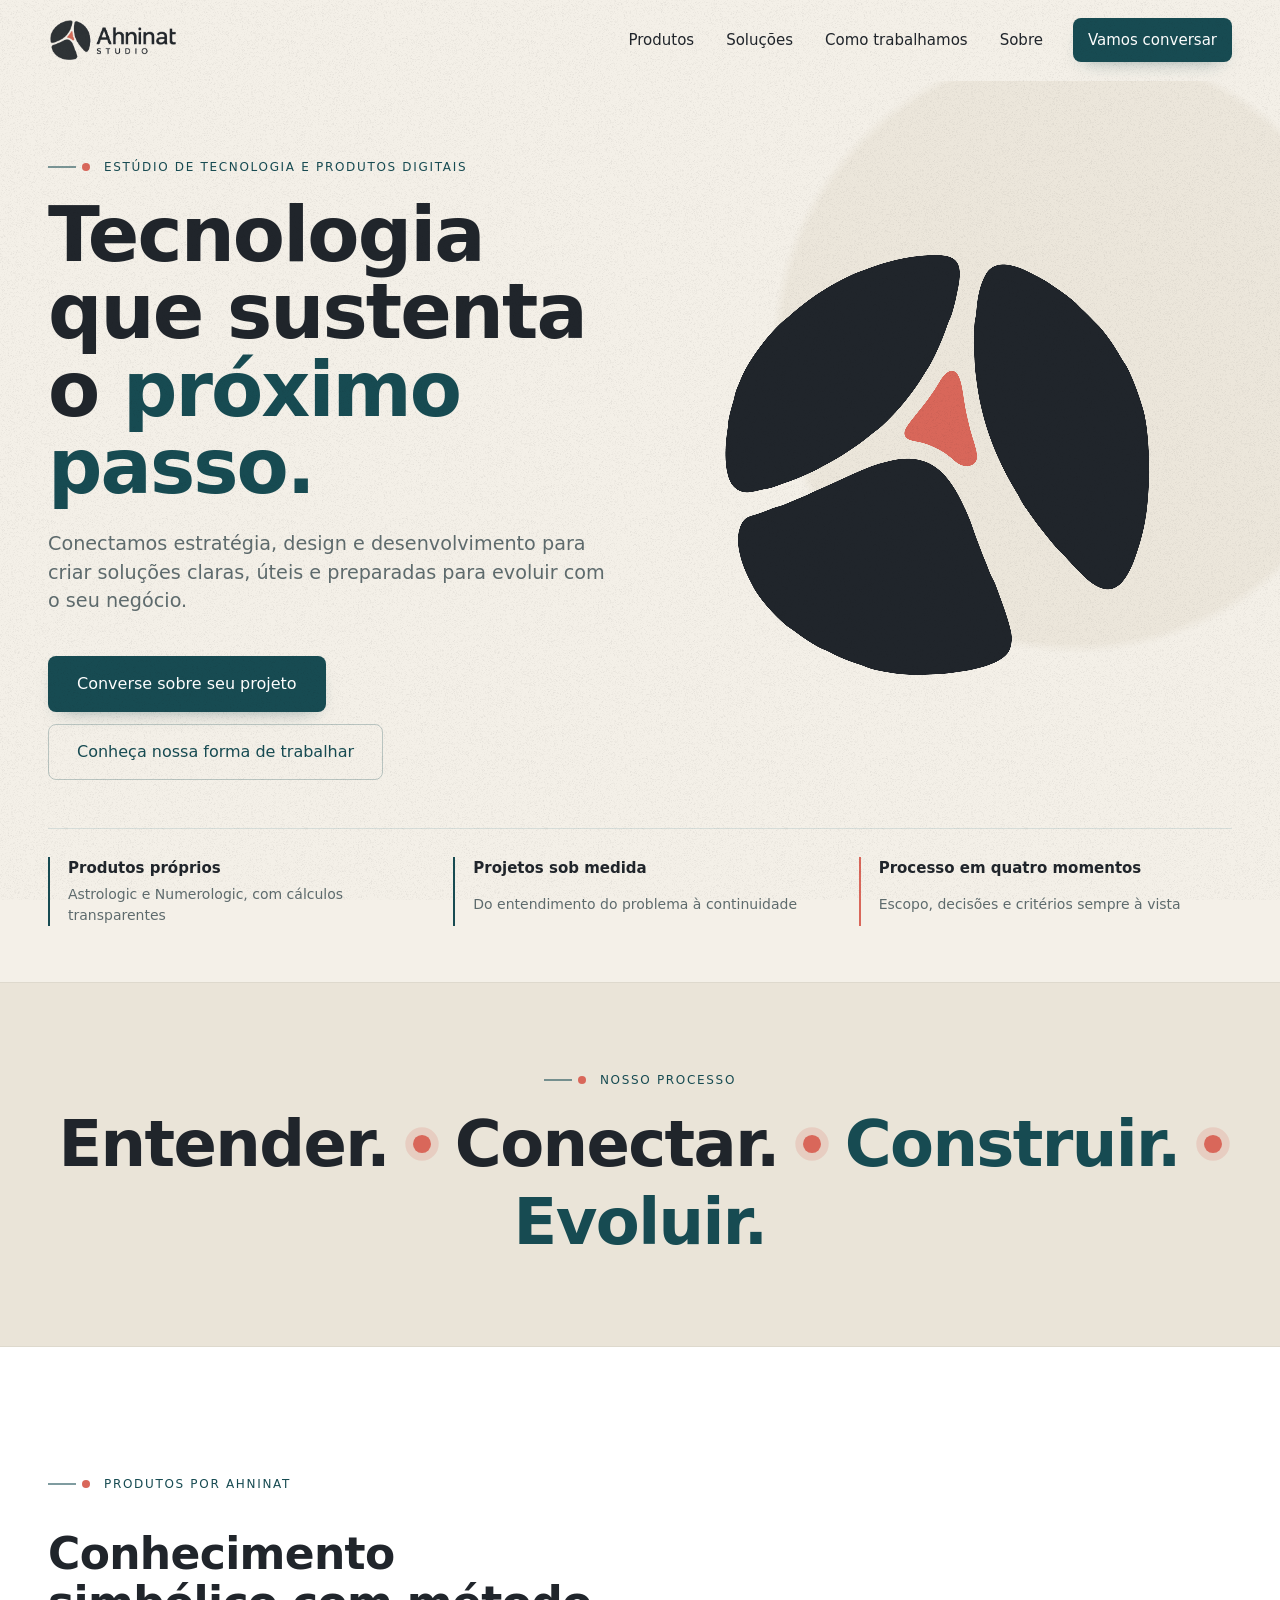
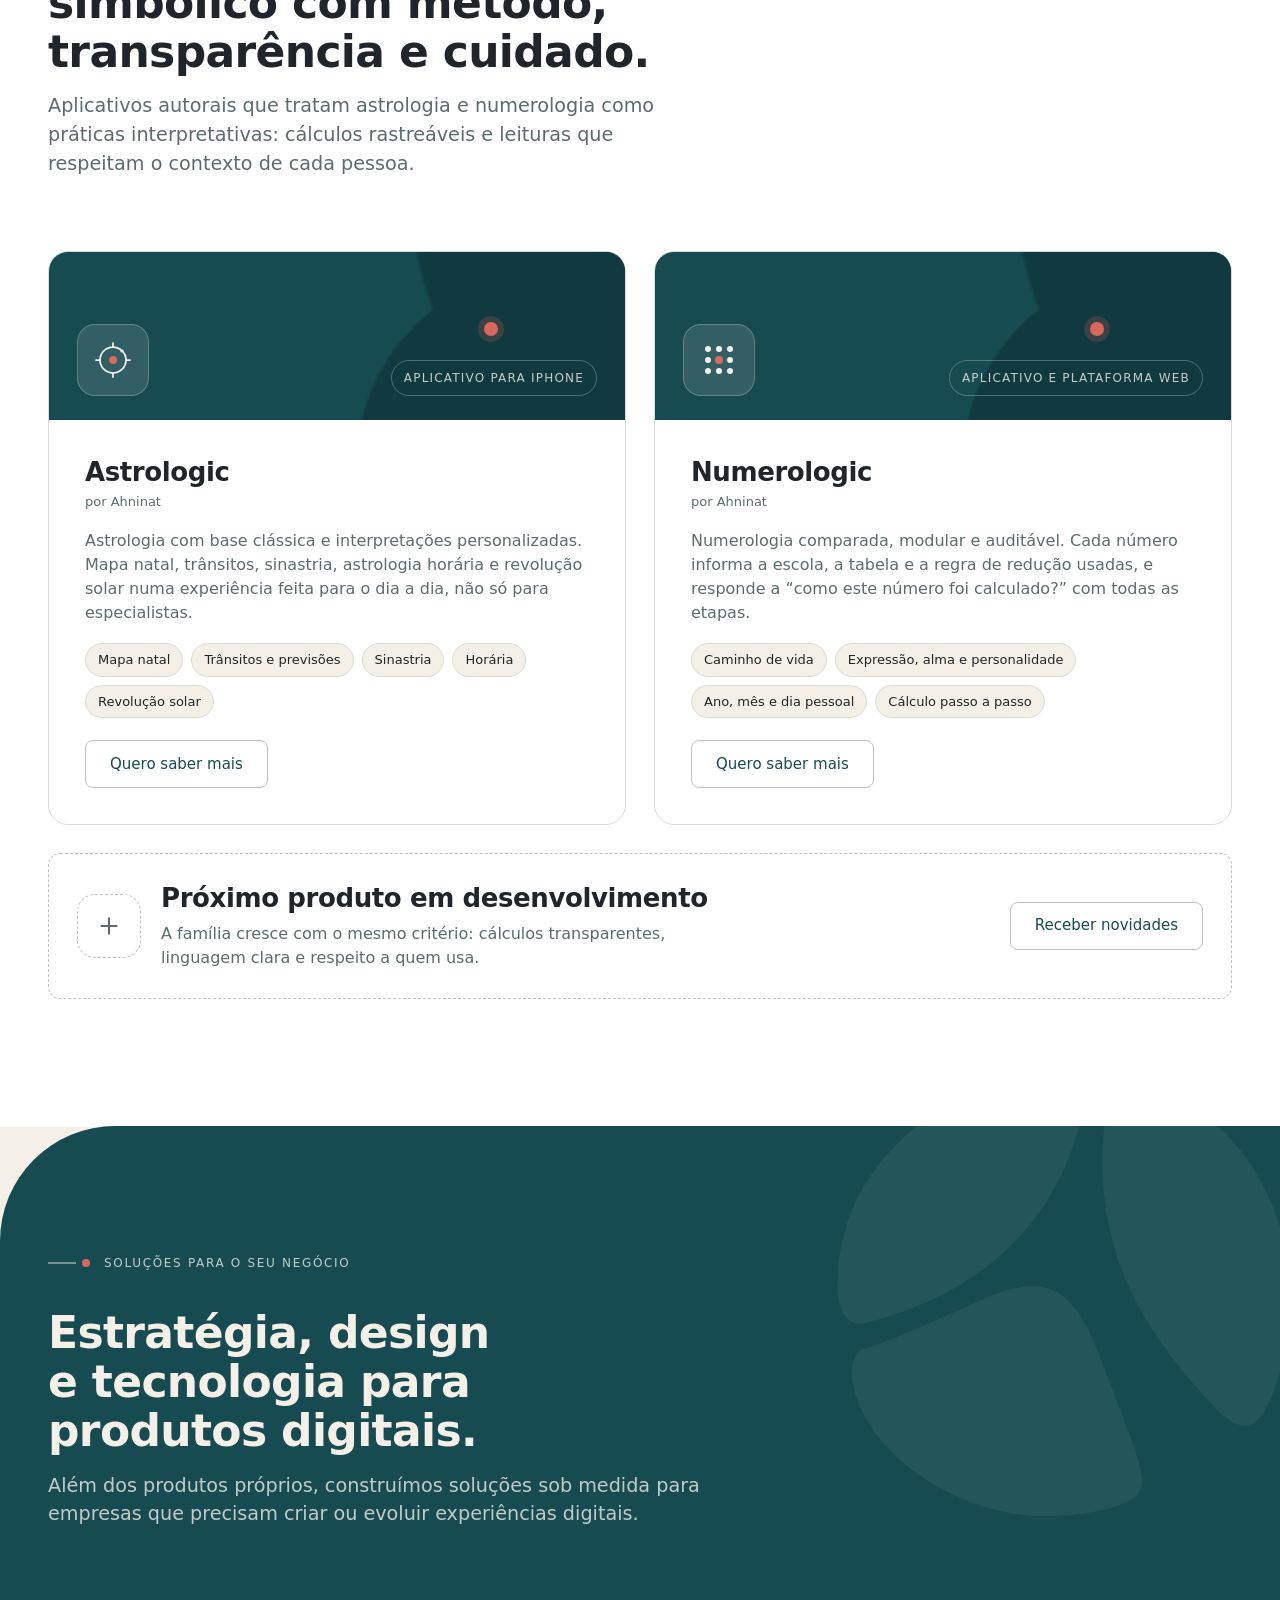
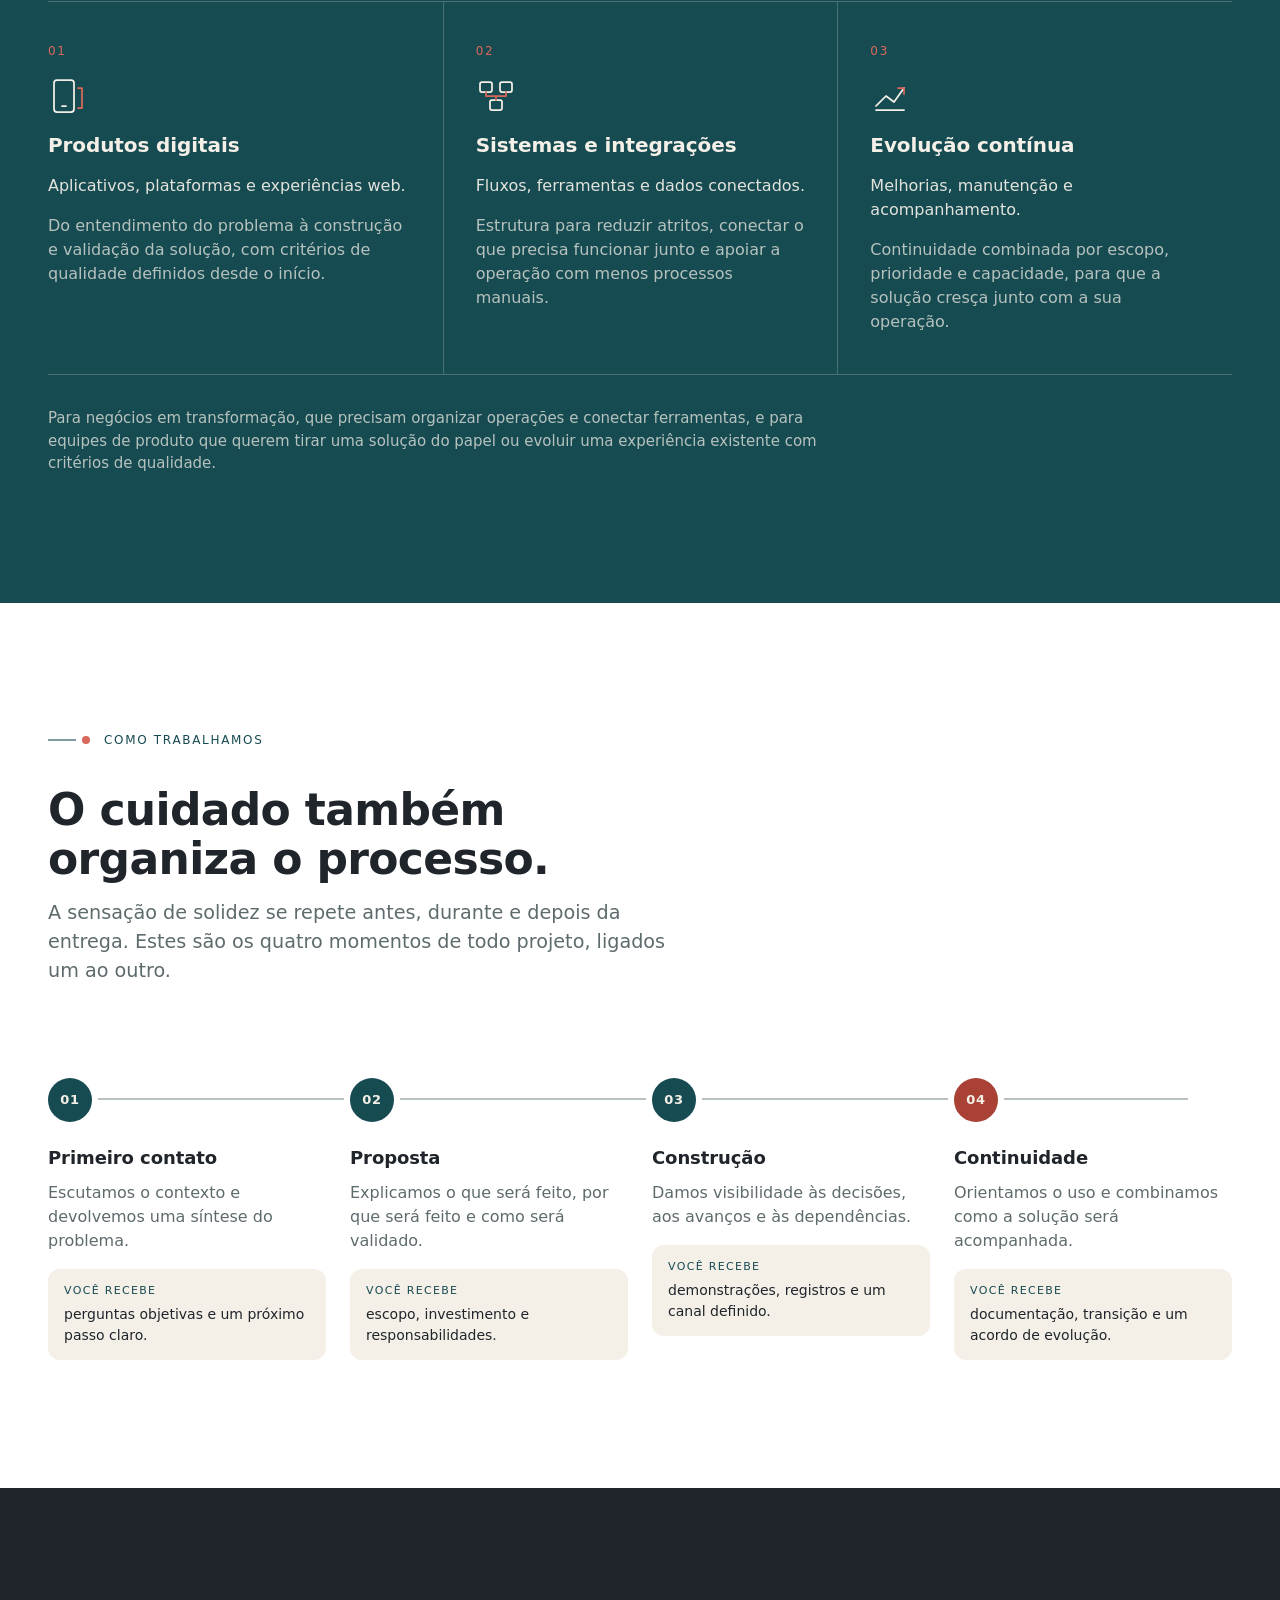
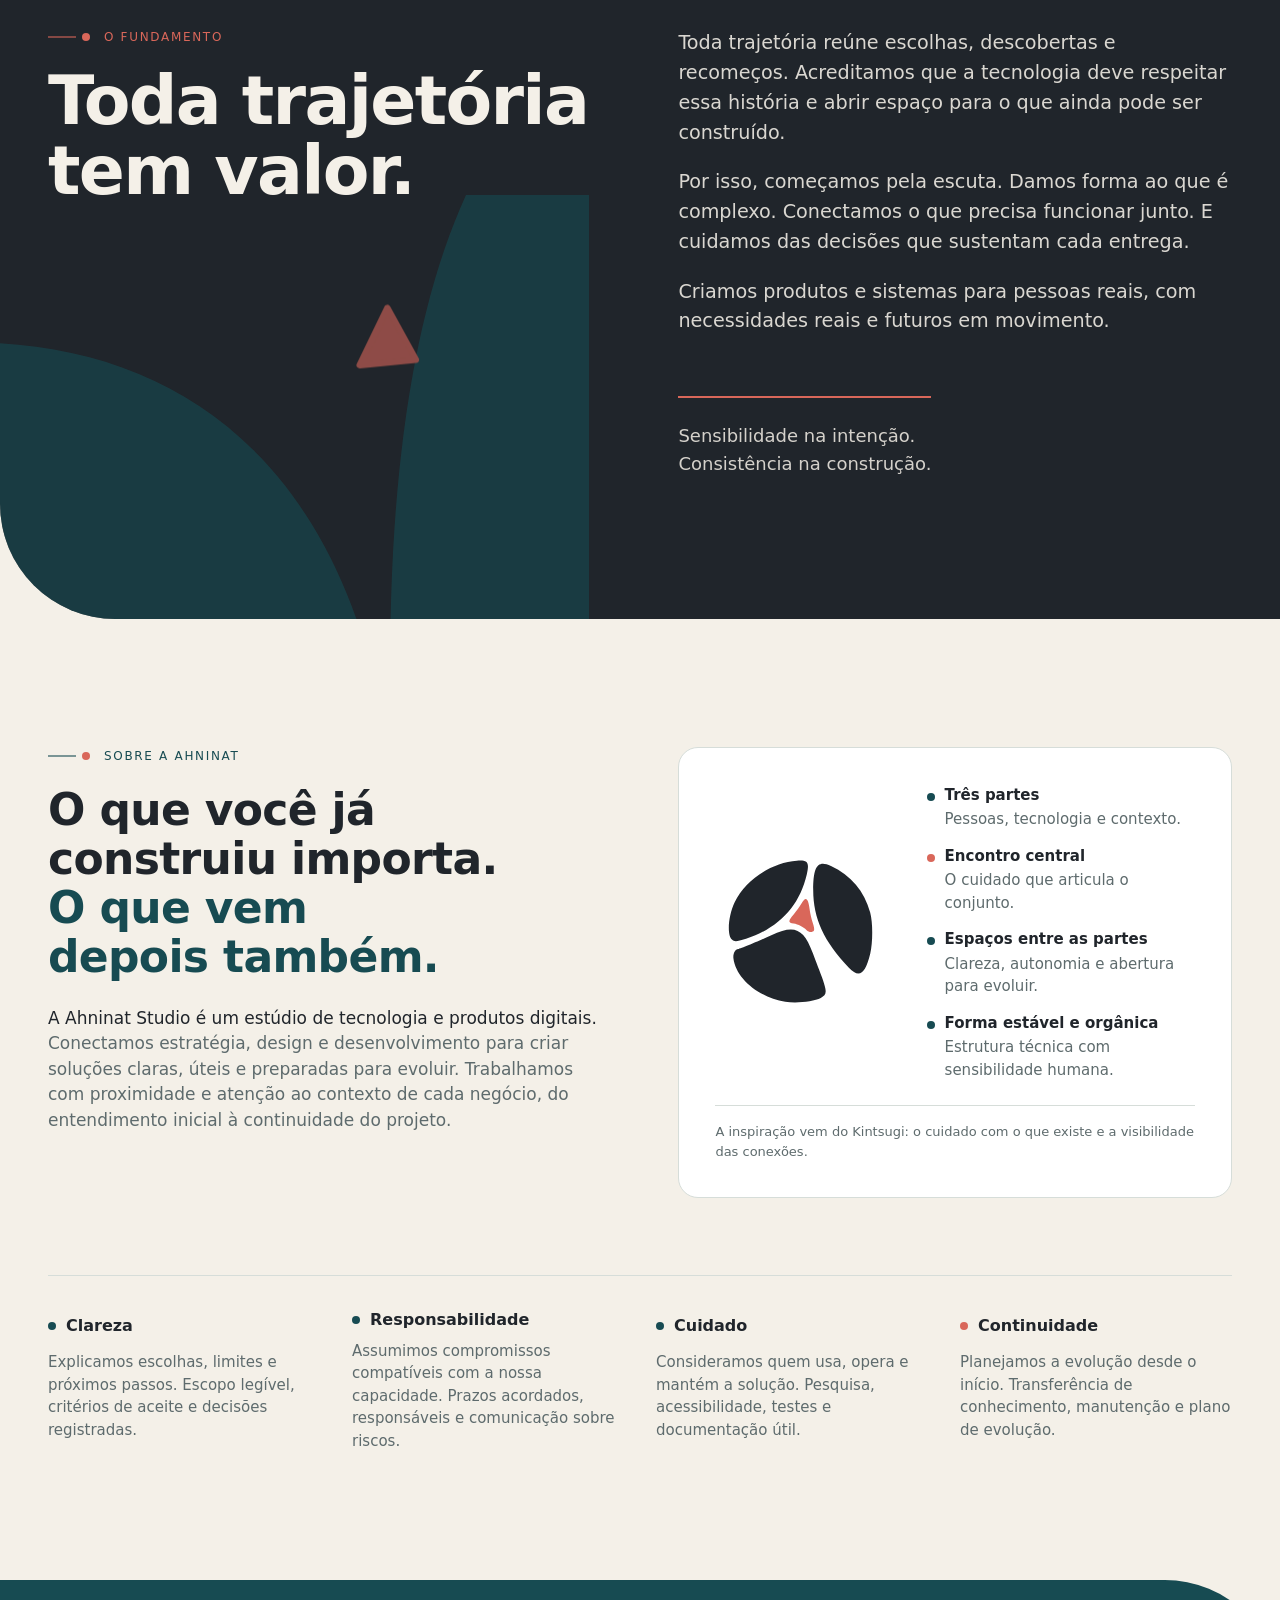
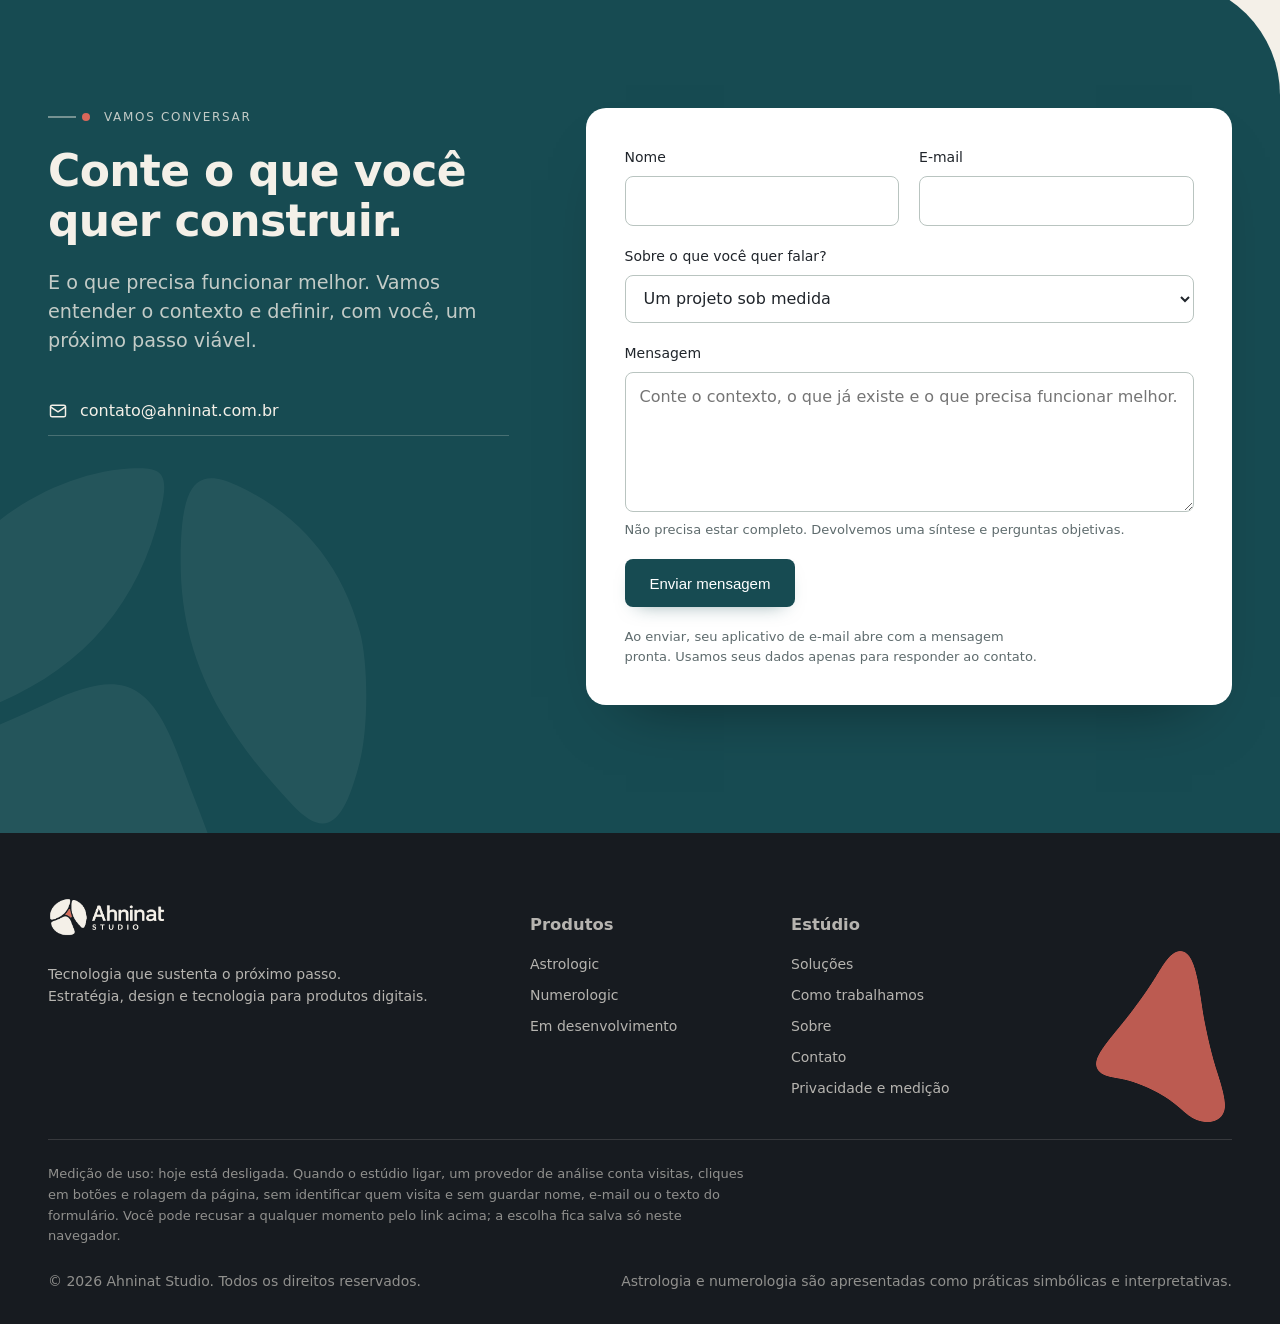
==== commit d048e9ab: "Medição: faixa de consentimento, link de rodapé e parágrafo de privacidade" ====
--- a/index.html
+++ b/index.html
@@ -554,9 +554,11 @@
           <li><a href="#processo">Como trabalhamos</a></li>
           <li><a href="#sobre">Sobre</a></li>
           <li><a href="#contato">Contato</a></li>
+          <li><a href="#privacidade-medicao" id="reabrir-medicao">Privacidade e medição</a></li>
         </ul>
       </div>
     </div>
+    <p class="rodape__privacidade" id="privacidade-medicao">Medição de uso: hoje está desligada. Quando o estúdio ligar, um provedor de análise conta visitas, cliques em botões e rolagem da página, sem identificar quem visita e sem guardar nome, e-mail ou o texto do formulário. Você pode recusar a qualquer momento pelo link acima; a escolha fica salva só neste navegador.</p>
     <div class="rodape__legal">
       <span>© <span id="ano">2026</span> Ahninat Studio. Todos os direitos reservados.</span>
       <span>Astrologia e numerologia são apresentadas como práticas simbólicas e interpretativas.</span>
@@ -564,6 +566,16 @@
   </div>
 </footer>
 
+<div class="aviso-medicao" id="aviso-medicao" role="dialog" aria-modal="false" aria-labelledby="aviso-medicao-texto" hidden>
+  <div class="container aviso-medicao__caixa">
+    <p id="aviso-medicao-texto">Medimos visitas e cliques de forma anônima para entender como o site é usado, sem nome, e-mail ou texto que você escreve. <a href="#privacidade-medicao">Saiba mais</a>.</p>
+    <div class="aviso-medicao__acoes">
+      <button type="button" class="botao botao--secundario" id="aviso-medicao-recusar">Recusar</button>
+      <button type="button" class="botao botao--secundario" id="aviso-medicao-aceitar">Aceitar</button>
+    </div>
+  </div>
+</div>
+
 <script src="main.js" defer></script>
 </body>
 </html>
--- a/styles.css
+++ b/styles.css
@@ -829,8 +829,51 @@
   display: flex; flex-wrap: wrap; justify-content: space-between; gap: 8px 24px;
   color: rgba(244, 240, 232, 0.55);
 }
+.rodape__privacidade {
+  margin-top: 24px;
+  max-width: 54em;
+  line-height: 1.6;
+  font-size: 0.8125rem;
+  color: rgba(244, 240, 232, 0.55);
+}
+.rodape__privacidade a { text-decoration: underline; text-underline-offset: 2px; }
+.rodape__privacidade a:hover { color: var(--marfim); }
 
 @media (max-width: 700px) { .rodape__grid { grid-template-columns: 1fr; gap: 32px; } }
+
+/* ---------- Faixa de consentimento de medição ---------- */
+
+.aviso-medicao {
+  position: fixed;
+  left: 0; right: 0; bottom: 0;
+  z-index: 95;
+  background: var(--grafite-escuro);
+  color: var(--marfim);
+  border-top: 1px solid rgba(244, 240, 232, 0.14);
+  box-shadow: 0 -12px 24px -16px rgba(0, 0, 0, 0.4);
+}
+.aviso-medicao__caixa {
+  padding-block: 16px;
+  display: flex;
+  flex-wrap: wrap;
+  align-items: center;
+  justify-content: space-between;
+  gap: 12px 24px;
+}
+.aviso-medicao__caixa p {
+  margin: 0;
+  font-size: 0.875rem;
+  line-height: 1.5;
+  color: rgba(244, 240, 232, 0.85);
+  max-width: 60ch;
+}
+.aviso-medicao__caixa a { text-decoration: underline; text-underline-offset: 2px; }
+.aviso-medicao__caixa a:hover { color: var(--marfim); }
+.aviso-medicao__acoes { display: flex; gap: 12px; flex-shrink: 0; }
+.aviso-medicao .botao--secundario { color: var(--marfim); border-color: rgba(244, 240, 232, 0.4); min-height: 44px; }
+.aviso-medicao .botao--secundario:hover { border-color: var(--marfim); background: rgba(244, 240, 232, 0.08); }
+
+@media (max-width: 560px) { .aviso-medicao__caixa { flex-direction: column; align-items: stretch; } .aviso-medicao__acoes { justify-content: flex-end; } }
 
 /* ---------- Movimento ---------- */
 
